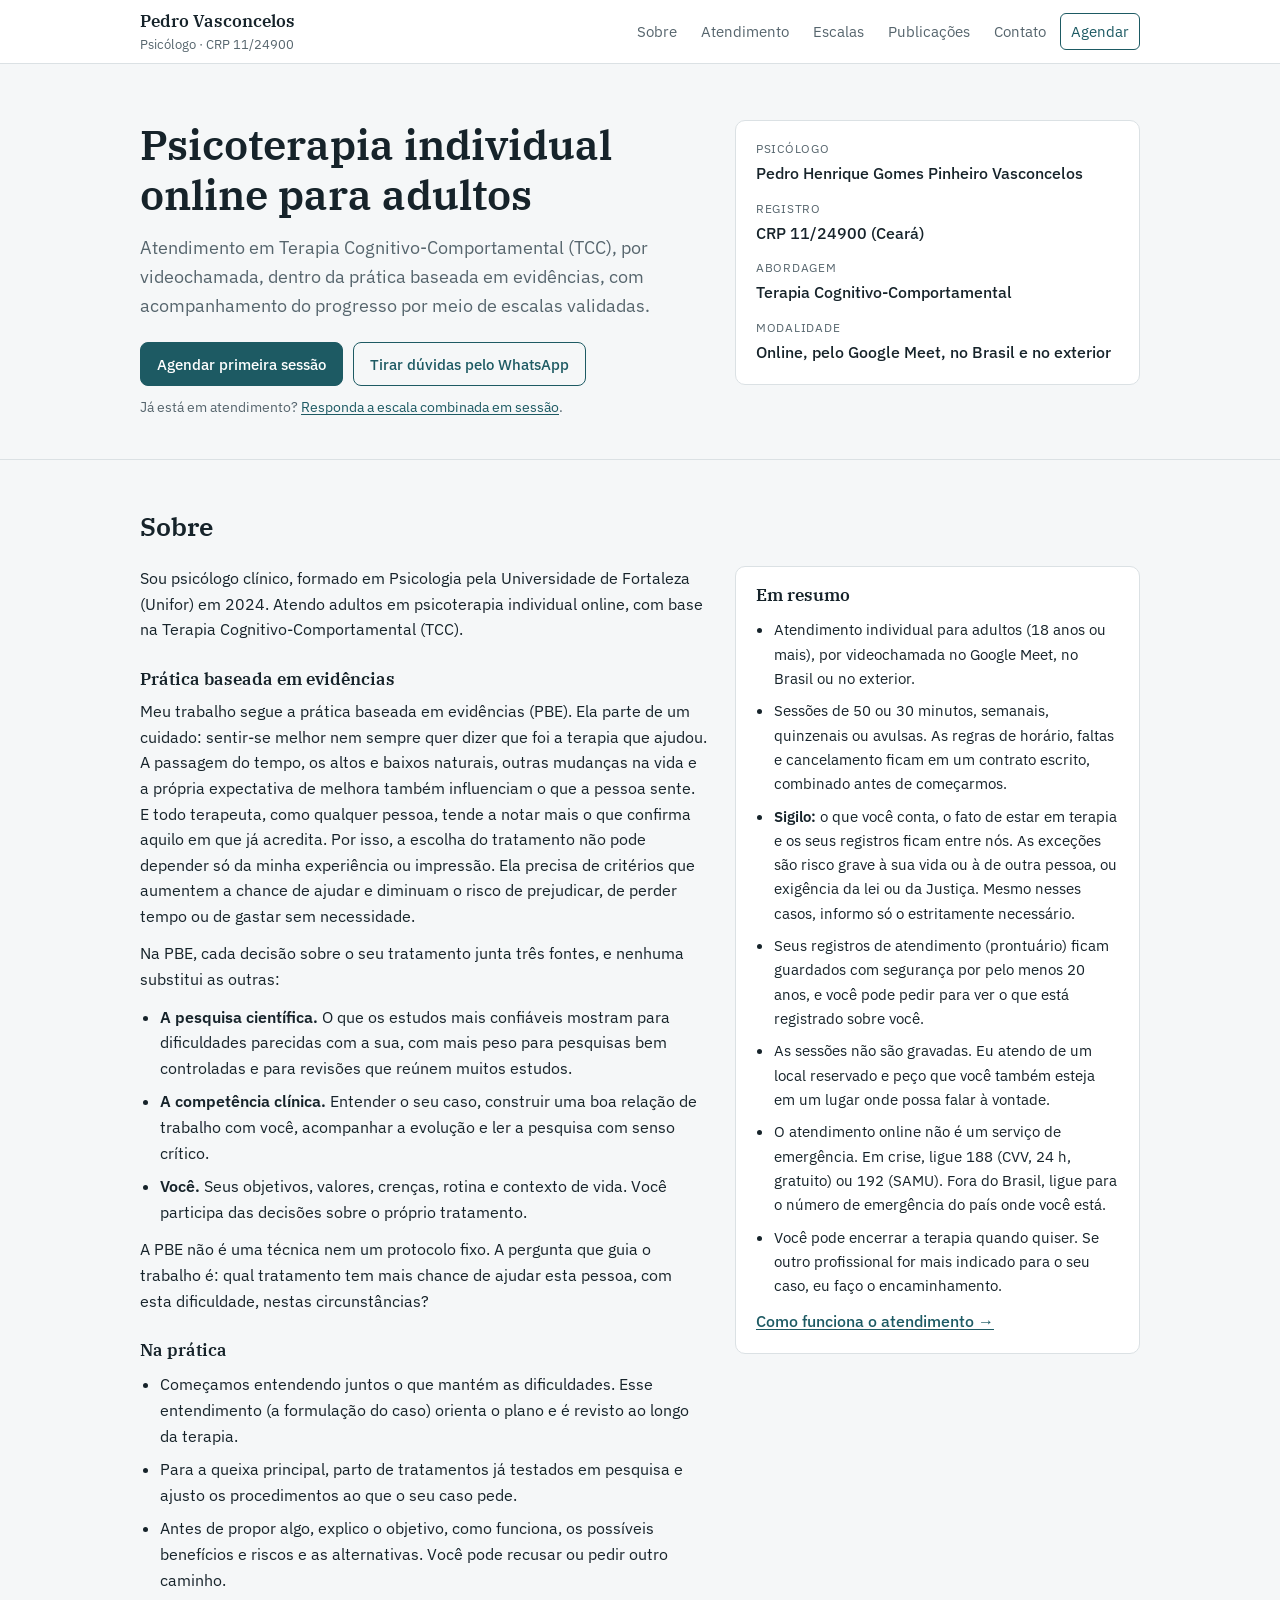
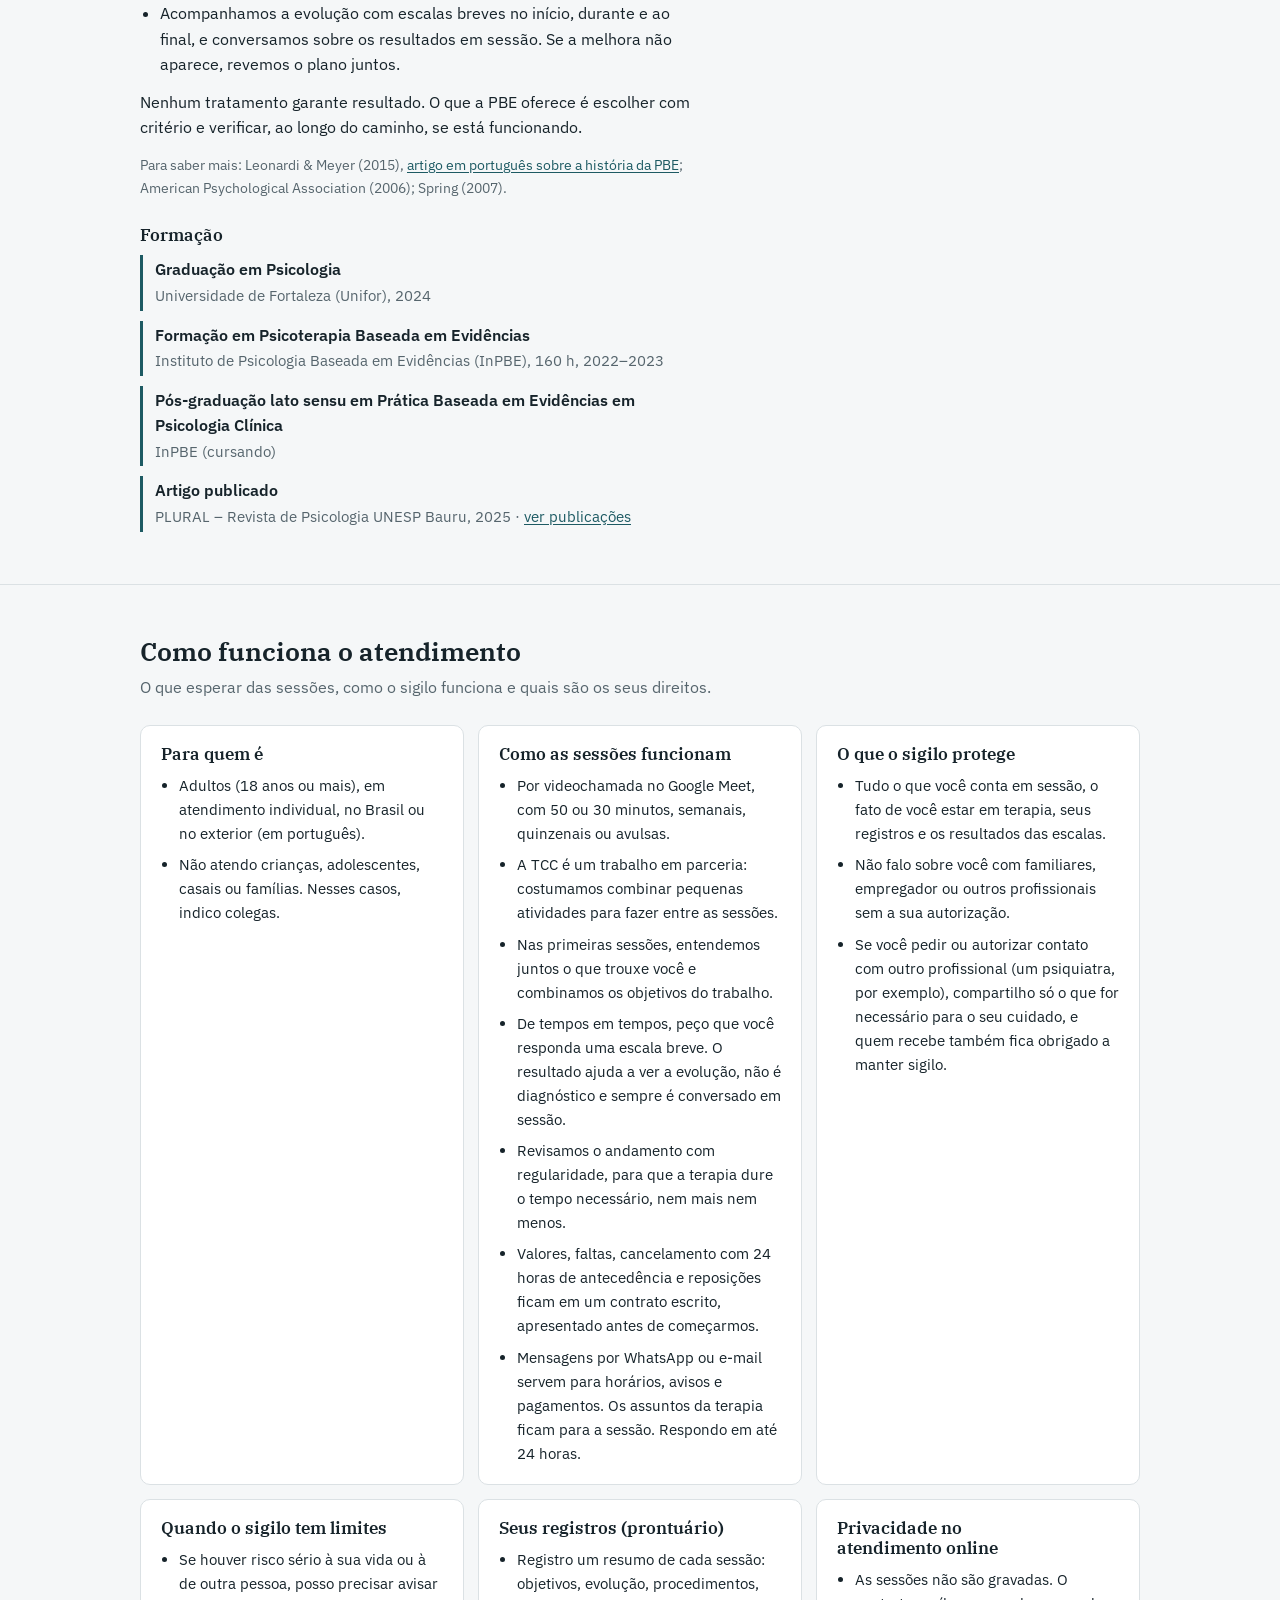
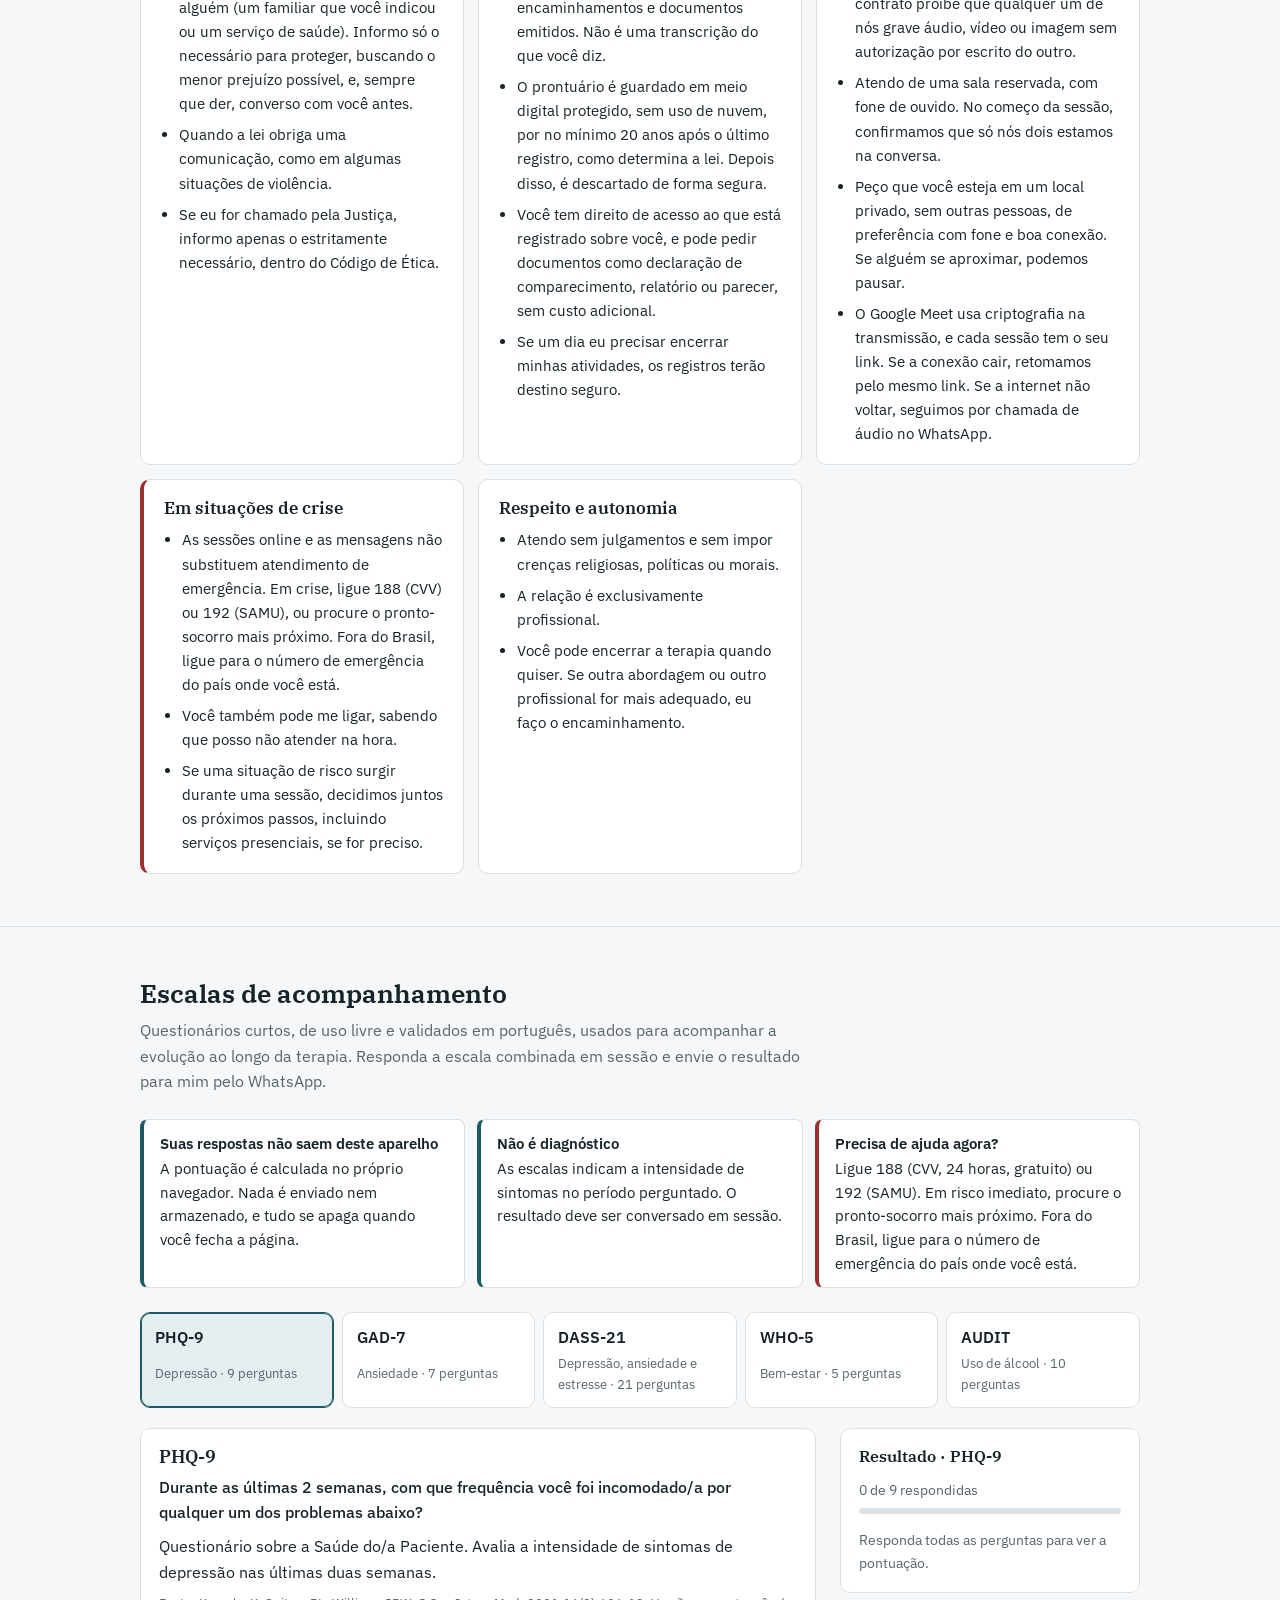
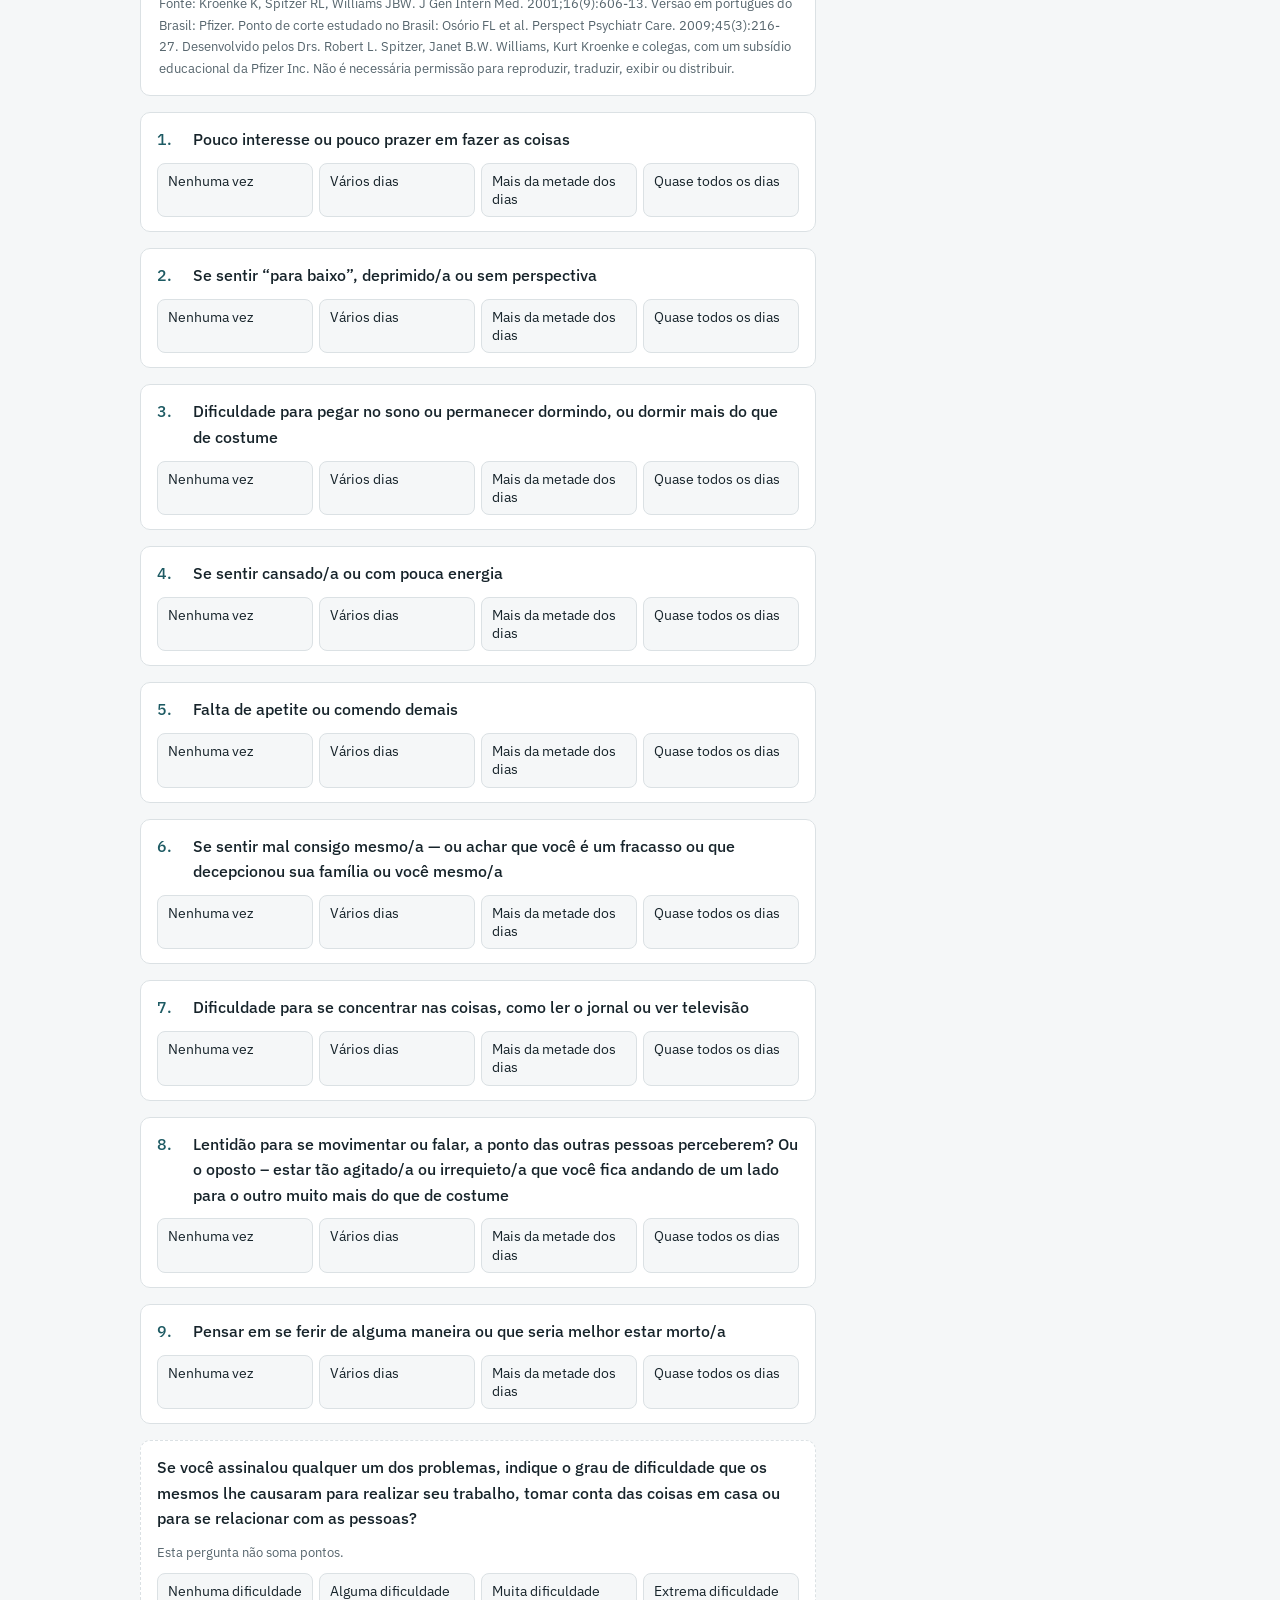
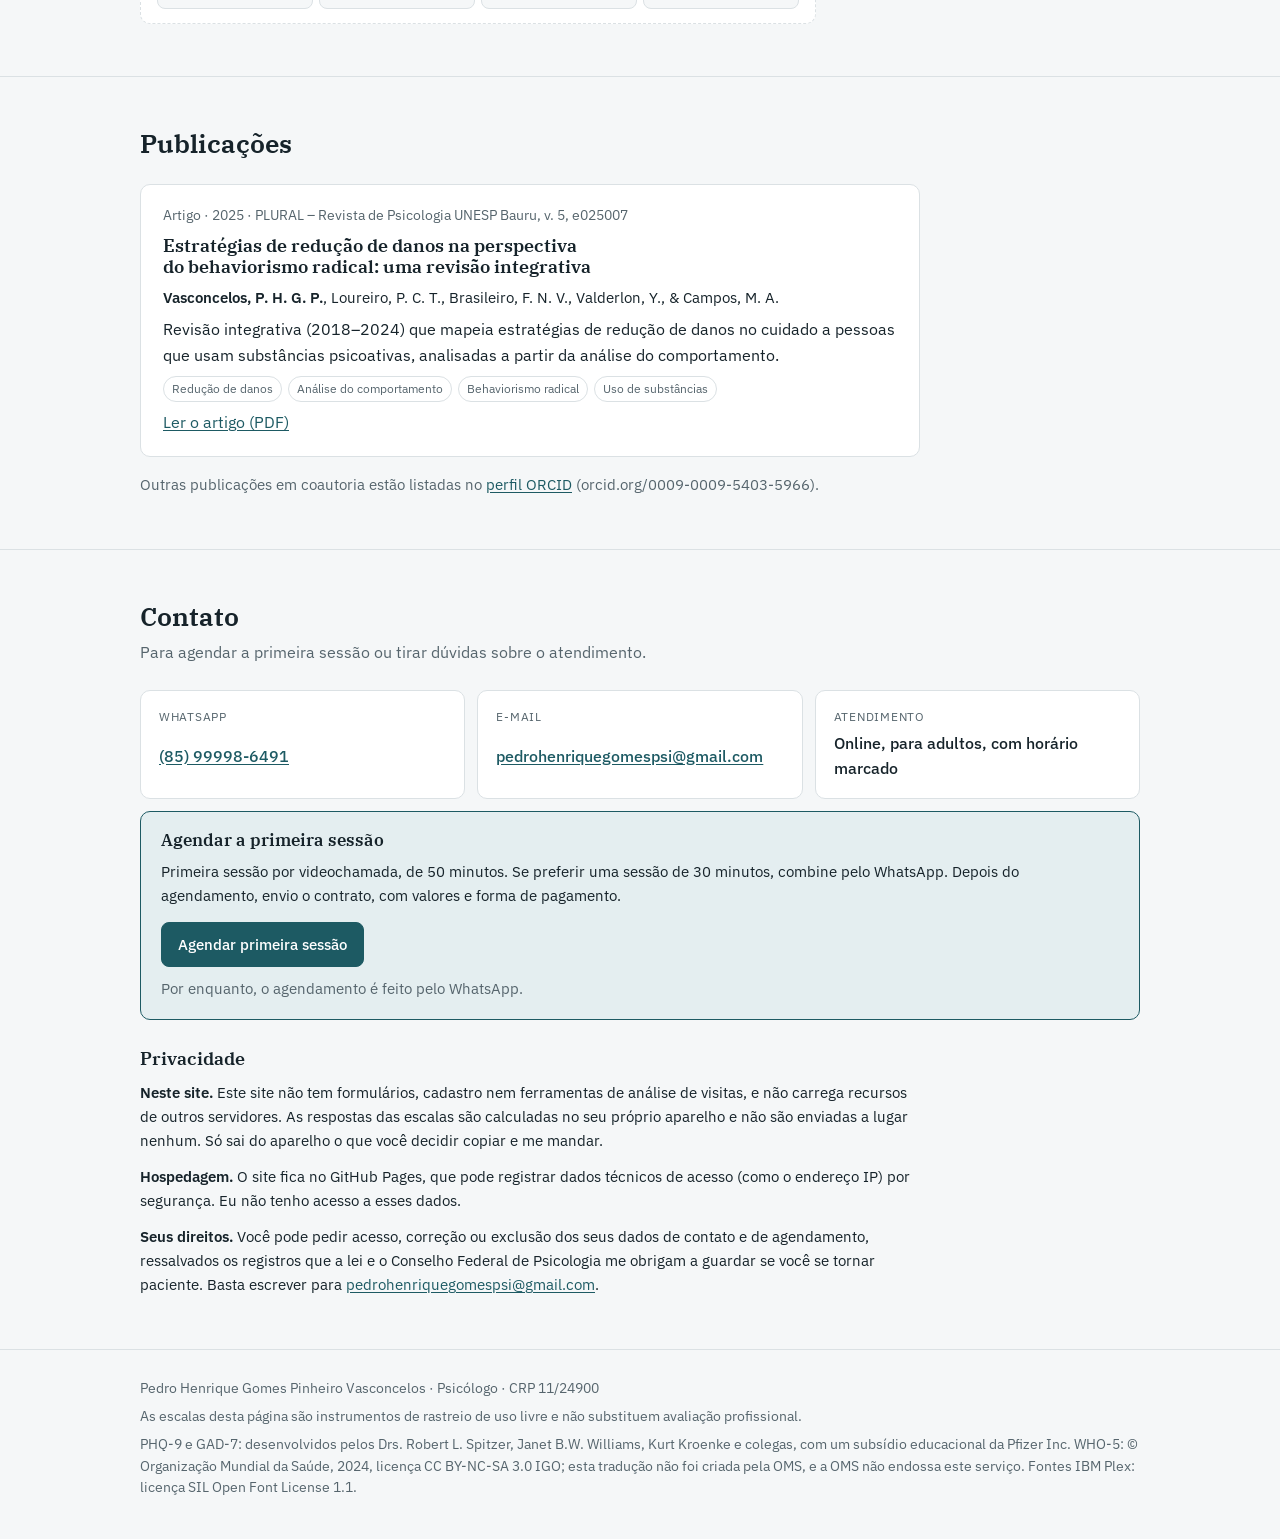
==== index.html @ 6d5bc63f "Sobre com PBE e opções sem pontos" ====
<!DOCTYPE html>
<html lang="pt-BR">
<head>
<meta charset="utf-8">
<meta name="viewport" content="width=device-width, initial-scale=1">
<!-- Privacidade: a página não faz nenhuma conexão com outros servidores (fontes locais, sem analytics, sem formulários). -->
<meta http-equiv="Content-Security-Policy" content="default-src 'none'; style-src 'unsafe-inline'; script-src 'unsafe-inline'; font-src 'self'; img-src 'self' data:; base-uri 'none'; form-action 'none'">
<meta name="referrer" content="no-referrer">
<title>Pedro Vasconcelos · Psicólogo</title>
<meta name="description" content="Pedro Henrique Gomes Pinheiro Vasconcelos, psicólogo (CRP 11/24900). Psicoterapia individual online para adultos em Terapia Cognitivo-Comportamental.">
<style>
/* Fontes IBM Plex hospedadas no próprio site (pasta fonts/, licença SIL OFL 1.1) */
@font-face { font-family: "IBM Plex Sans"; font-style: normal; font-weight: 400; font-display: swap; src: url("fonts/ibm-plex-sans-latin-400-normal.woff2") format("woff2"); }
@font-face { font-family: "IBM Plex Sans"; font-style: normal; font-weight: 500; font-display: swap; src: url("fonts/ibm-plex-sans-latin-500-normal.woff2") format("woff2"); }
@font-face { font-family: "IBM Plex Sans"; font-style: normal; font-weight: 600; font-display: swap; src: url("fonts/ibm-plex-sans-latin-600-normal.woff2") format("woff2"); }
@font-face { font-family: "IBM Plex Serif"; font-style: normal; font-weight: 500; font-display: swap; src: url("fonts/ibm-plex-serif-latin-500-normal.woff2") format("woff2"); }
@font-face { font-family: "IBM Plex Serif"; font-style: normal; font-weight: 600; font-display: swap; src: url("fonts/ibm-plex-serif-latin-600-normal.woff2") format("woff2"); }

/* Layout: uma coluna sóbria de leitura; escalas em painel com itens à esquerda e resultado fixo à direita */
:root {
  --bg: #f5f7f8;
  --surface: #ffffff;
  --ink: #16232a;
  --muted: #56656d;
  --line: #dbe1e4;
  --accent: #1d5a63;
  --accent-soft: #e4eef0;
  --ok: #2d6a46;      --ok-soft: #e3f1e8;
  --warn: #8a5d0a;    --warn-soft: #f8eedb;
  --high: #a2481c;    --high-soft: #f9e8df;
  --crit: #9e2f2f;    --crit-soft: #f7e3e3;
  --font-display: "IBM Plex Serif", Georgia, "Times New Roman", serif;
  --font-body: "IBM Plex Sans", "Segoe UI", Roboto, Helvetica, Arial, sans-serif;
  --radius: 10px;
  color-scheme: light;
}
@media (prefers-color-scheme: dark) {
  :root:not([data-theme="light"]) {
    --bg: #0f1619; --surface: #162127; --ink: #e5ecee; --muted: #9caab0; --line: #283840;
    --accent: #79b8c0; --accent-soft: #1b3237;
    --ok: #7cc79a; --ok-soft: #173326; --warn: #e2b660; --warn-soft: #352a12;
    --high: #ee9d74; --high-soft: #3a2116; --crit: #f08b8b; --crit-soft: #3b1a1a;
    color-scheme: dark;
  }
}
:root[data-theme="dark"] {
  --bg: #0f1619; --surface: #162127; --ink: #e5ecee; --muted: #9caab0; --line: #283840;
  --accent: #79b8c0; --accent-soft: #1b3237;
  --ok: #7cc79a; --ok-soft: #173326; --warn: #e2b660; --warn-soft: #352a12;
  --high: #ee9d74; --high-soft: #3a2116; --crit: #f08b8b; --crit-soft: #3b1a1a;
  color-scheme: dark;
}

* { box-sizing: border-box; }
html { scroll-behavior: smooth; }
@media (prefers-reduced-motion: reduce) { html { scroll-behavior: auto; } * { transition: none !important; } }
body {
  margin: 0; background: var(--bg); color: var(--ink);
  font-family: var(--font-body); font-size: 16px; line-height: 1.6;
}
a { color: var(--accent); text-underline-offset: 2px; }
a:focus-visible, button:focus-visible, input:focus-visible { outline: 2px solid var(--accent); outline-offset: 2px; border-radius: 4px; }
h1, h2, h3 { font-family: var(--font-display); font-weight: 600; line-height: 1.2; text-wrap: balance; margin: 0; }
h2 { font-size: 1.6rem; }
h3 { font-size: 1.15rem; }
p { margin: 0; }
.wrap { max-width: 1040px; margin: 0 auto; padding: 0 20px; }

/* Cabeçalho */
.top { position: sticky; top: 0; z-index: 10; background: var(--surface); border-bottom: 1px solid var(--line); }
.top .wrap { display: flex; align-items: center; justify-content: space-between; gap: 16px; min-height: 60px; flex-wrap: wrap; }
.brand { display: flex; flex-direction: column; text-decoration: none; color: var(--ink); padding: 8px 0; }
.brand strong { font-family: var(--font-display); font-weight: 600; font-size: 1.05rem; }
.brand span { font-size: .8rem; color: var(--muted); }
.nav { display: flex; gap: 4px; flex-wrap: wrap; align-items: center; }
.nav a { text-decoration: none; color: var(--muted); font-size: .92rem; padding: 6px 10px; border-radius: 6px; }
.nav a:hover { color: var(--ink); background: var(--accent-soft); }
.nav a.nav-cta { color: var(--accent); border: 1px solid var(--accent); }
.nav a.nav-cta:hover { background: var(--accent-soft); color: var(--accent); }

/* Abertura */
.intro { padding: 56px 0 40px; border-bottom: 1px solid var(--line); }
.intro .wrap { display: grid; gap: 28px; grid-template-columns: minmax(0, 1.4fr) minmax(0, 1fr); align-items: start; }
.intro h1 { font-size: clamp(1.9rem, 4vw, 2.6rem); margin-bottom: 14px; }
.intro .lead { font-size: 1.12rem; color: var(--muted); max-width: 60ch; }
.facts { background: var(--surface); border: 1px solid var(--line); border-radius: var(--radius); padding: 18px 20px; display: grid; gap: 12px; margin: 0; }
.facts div { display: grid; gap: 2px; }
.facts dt { font-size: .78rem; text-transform: uppercase; letter-spacing: .06em; color: var(--muted); }
.facts dd { margin: 0; font-weight: 500; }
.cta { display: flex; gap: 10px; flex-wrap: wrap; margin-top: 22px; }
.cta-note { margin-top: 10px; font-size: .86rem; color: var(--muted); max-width: 60ch; }
.cta-note a { color: var(--accent); }

.btn { display: inline-flex; align-items: center; gap: 8px; font: inherit; font-size: .95rem; font-weight: 500; cursor: pointer;
  padding: 9px 16px; border-radius: 8px; border: 1px solid var(--accent); background: var(--accent); color: var(--surface); text-decoration: none; }
.btn:hover { filter: brightness(1.08); }
.btn.ghost { background: transparent; color: var(--accent); }
.btn.ghost:hover { background: var(--accent-soft); filter: none; }
.btn[disabled] { opacity: .45; cursor: not-allowed; filter: none; }

section { padding: 52px 0; border-bottom: 1px solid var(--line); scroll-margin-top: 64px; }
.section-head { display: grid; gap: 8px; margin-bottom: 24px; max-width: 68ch; }
.section-head p { color: var(--muted); }

/* Sobre */
.about { display: grid; gap: 28px; grid-template-columns: minmax(0, 1.4fr) minmax(0, 1fr); align-items: start; }
.about p + p { margin-top: 12px; }
.about h3 { margin: 26px 0 10px; font-size: 1.05rem; }
.about ul.pbe { margin: 12px 0 0; padding-left: 20px; display: grid; gap: 8px; }
.about ul.pbe b { font-weight: 600; }
.about ul.pbe + p { margin-top: 12px; }
.about .refs { color: var(--muted); font-size: .9rem; }
.formacao { margin: 0; padding: 0; list-style: none; display: grid; gap: 10px; }
.formacao li { border-left: 3px solid var(--accent); padding: 2px 0 2px 12px; }
.formacao b { font-weight: 600; display: block; }
.formacao span { color: var(--muted); font-size: .92rem; }
.summary-box { background: var(--surface); border: 1px solid var(--line); border-radius: var(--radius); padding: 18px 20px; display: grid; gap: 12px; }
.summary-box h3 { margin: 0; font-size: 1.05rem; }
.summary-box ul { margin: 0; padding-left: 18px; display: grid; gap: 8px; font-size: .95rem; }
.summary-box .more { font-weight: 500; }

/* Como funciona o atendimento */
.groups { display: grid; gap: 14px; grid-template-columns: repeat(auto-fit, minmax(290px, 1fr)); }
.group { background: var(--surface); border: 1px solid var(--line); border-radius: var(--radius); padding: 18px 20px; display: grid; gap: 10px; align-content: start; }
.group h3 { font-size: 1.05rem; }
.group ul { margin: 0; padding-left: 18px; display: grid; gap: 7px; font-size: .94rem; }
.group.alert { border-left: 4px solid var(--crit); }

/* Avisos */
.notes { display: grid; gap: 12px; grid-template-columns: repeat(auto-fit, minmax(260px, 1fr)); margin-bottom: 24px; }
.note { border: 1px solid var(--line); border-left: 4px solid var(--accent); background: var(--surface); border-radius: 8px; padding: 12px 16px; font-size: .92rem; }
.note.alert { border-left-color: var(--crit); }
.note strong { display: block; margin-bottom: 2px; }

/* Alerta do item 9 do PHQ-9 */
.risk { border: 1px solid var(--crit); border-left: 6px solid var(--crit); background: var(--crit-soft); color: var(--ink); border-radius: var(--radius); padding: 14px 16px; display: grid; gap: 8px; font-size: .94rem; }
.risk strong.title { color: var(--crit); font-size: 1rem; }
.risk ul { margin: 0; padding-left: 18px; display: grid; gap: 4px; }
.risk[hidden] { display: none; }

/* Abas das escalas */
.tabs { display: grid; gap: 8px; grid-template-columns: repeat(auto-fit, minmax(180px, 1fr)); margin-bottom: 20px; }
.tab { text-align: left; font: inherit; cursor: pointer; background: var(--surface); color: var(--ink);
  border: 1px solid var(--line); border-radius: var(--radius); padding: 12px 14px; display: grid; gap: 2px; }
.tab:hover { border-color: var(--accent); }
.tab[aria-selected="true"] { border-color: var(--accent); box-shadow: inset 0 0 0 1px var(--accent); background: var(--accent-soft); }
.tab b { font-weight: 600; }
.tab span { font-size: .82rem; color: var(--muted); }

.scale { display: grid; gap: 24px; grid-template-columns: minmax(0, 1fr) 300px; align-items: start; }
.scale-main { display: grid; gap: 16px; }
.scale-info { background: var(--surface); border: 1px solid var(--line); border-radius: var(--radius); padding: 16px 18px; display: grid; gap: 8px; }
.scale-info .instr { font-weight: 500; }
.scale-info small { color: var(--muted); font-size: .84rem; }
.doses { border-top: 1px solid var(--line); padding-top: 10px; display: grid; gap: 6px; font-size: .9rem; }
.doses ul { margin: 0; padding-left: 18px; display: grid; gap: 3px; }
.doses .who { color: var(--muted); font-size: .86rem; }

.item { border: 1px solid var(--line); border-radius: var(--radius); background: var(--surface); padding: 14px 16px; margin: 0; min-width: 0; }
.item.done { border-color: color-mix(in srgb, var(--accent) 40%, var(--line)); }
.item.extra { border-style: dashed; }
.item legend { float: left; width: 100%; padding: 0; font-weight: 500; margin-bottom: 10px; display: flex; gap: 10px; }
.item .opts { clear: both; }
.item legend .n { color: var(--accent); font-variant-numeric: tabular-nums; min-width: 1.6em; }
.item .hint { clear: both; display: block; font-size: .82rem; color: var(--muted); margin: -4px 0 10px; }
.opts { display: grid; gap: 6px; grid-template-columns: repeat(auto-fit, minmax(118px, 1fr)); }
.opt { position: relative; }
.opt input { position: absolute; opacity: 0; inset: 0; margin: 0; cursor: pointer; }
.opt label { display: grid; gap: 2px; height: 100%; cursor: pointer; padding: 8px 10px; border: 1px solid var(--line); border-radius: 8px; font-size: .88rem; line-height: 1.3; background: var(--bg); }
.opt input:checked + label { border-color: var(--accent); background: var(--accent-soft); box-shadow: inset 0 0 0 1px var(--accent); }
.opt input:focus-visible + label { outline: 2px solid var(--accent); outline-offset: 2px; }
.opt label:hover { border-color: var(--accent); }

/* Painel de resultado */
.result { position: sticky; top: 76px; background: var(--surface); border: 1px solid var(--line); border-radius: var(--radius); padding: 18px; display: grid; gap: 14px; }
.result h3 { font-size: 1rem; }
.progress { display: grid; gap: 6px; font-size: .85rem; color: var(--muted); }
.bar { height: 6px; background: var(--line); border-radius: 99px; overflow: hidden; }
.bar i { display: block; height: 100%; width: 0; background: var(--accent); transition: width .2s; }
.score { display: grid; gap: 4px; }
.score .big { font-family: var(--font-display); font-size: 2.4rem; font-weight: 600; font-variant-numeric: tabular-nums; line-height: 1; }
.score .big small { font-size: 1rem; color: var(--muted); font-family: var(--font-body); font-weight: 400; }
.chip { display: inline-block; justify-self: start; padding: 3px 10px; border-radius: 99px; font-size: .82rem; font-weight: 600; }
.sev-0 { color: var(--ok); background: var(--ok-soft); }
.sev-1 { color: var(--warn); background: var(--warn-soft); }
.sev-2 { color: var(--high); background: var(--high-soft); }
.sev-3, .sev-4 { color: var(--crit); background: var(--crit-soft); }
.subs { display: grid; gap: 8px; margin: 0; padding: 0; list-style: none; }
.subs li { display: flex; justify-content: space-between; align-items: center; gap: 8px; font-size: .9rem; border-top: 1px solid var(--line); padding-top: 8px; }
.subs li b { font-variant-numeric: tabular-nums; }
.subs .chip { font-size: .75rem; }
.result .explain { font-size: .86rem; color: var(--muted); }
.result .actions { display: grid; gap: 8px; }
.result label.ini { font-size: .85rem; display: grid; gap: 4px; }
.result input[type="text"] { font: inherit; font-size: .92rem; padding: 7px 10px; border: 1px solid var(--line); border-radius: 6px; background: var(--bg); color: var(--ink); }
.result .risk { font-size: .86rem; padding: 10px 12px; }
.copy-status { font-size: .84rem; color: var(--ok); min-height: 1.2em; }
.copy-fallback { width: 100%; min-height: 120px; font: inherit; font-size: .82rem; padding: 8px; border: 1px solid var(--line); border-radius: 6px; background: var(--bg); color: var(--ink); }
.empty { font-size: .9rem; color: var(--muted); }

/* Publicações */
.pub { background: var(--surface); border: 1px solid var(--line); border-radius: var(--radius); padding: 20px 22px; display: grid; gap: 8px; max-width: 78ch; }
.pub .meta { font-size: .85rem; color: var(--muted); }
.pub h3 { font-size: 1.12rem; }
.pub .authors { font-size: .92rem; }
.pub .kw { display: flex; gap: 6px; flex-wrap: wrap; }
.pub .kw span { font-size: .78rem; padding: 2px 8px; border-radius: 99px; border: 1px solid var(--line); color: var(--muted); }
.pub-more { margin-top: 16px; font-size: .92rem; color: var(--muted); }

/* Contato */
.contact { display: grid; gap: 12px; grid-template-columns: repeat(auto-fit, minmax(240px, 1fr)); margin: 0; }
.card { background: var(--surface); border: 1px solid var(--line); border-radius: var(--radius); padding: 16px 18px; display: grid; gap: 4px; }
.card dt { font-size: .78rem; text-transform: uppercase; letter-spacing: .06em; color: var(--muted); }
.card dd { margin: 0; font-weight: 500; overflow-wrap: anywhere; }
.booking { margin-top: 12px; background: var(--accent-soft); border: 1px solid var(--accent); border-radius: var(--radius); padding: 18px 20px; display: grid; gap: 10px; scroll-margin-top: 80px; }
.booking h3 { font-size: 1.05rem; }
.booking p { font-size: .94rem; }
.booking .cta-note { margin: 0; }
.privacy { margin-top: 28px; display: grid; gap: 12px; max-width: 78ch; scroll-margin-top: 80px; }
.privacy h3 { font-size: 1.1rem; }
.privacy p { font-size: .94rem; color: var(--ink); }
.privacy p b { font-weight: 600; }

footer { padding: 28px 0 40px; font-size: .85rem; color: var(--muted); }
footer .wrap { display: grid; gap: 6px; }

@media (max-width: 820px) {
  .intro .wrap, .about { grid-template-columns: 1fr; }
  .scale { grid-template-columns: 1fr; }
  .result { position: static; }
}
@media (max-width: 420px) {
  .opts { grid-template-columns: 1fr 1fr; }
  .nav a { padding: 6px 7px; }
}
</style>
</head>
<body>

<header class="top">
  <div class="wrap">
    <a class="brand" href="#inicio">
      <strong>Pedro Vasconcelos</strong>
      <span>Psicólogo · CRP 11/24900</span>
    </a>
    <nav class="nav" aria-label="Seções">
      <a href="#sobre">Sobre</a>
      <a href="#atendimento">Atendimento</a>
      <a href="#escalas">Escalas</a>
      <a href="#publicacoes">Publicações</a>
      <a href="#contato">Contato</a>
      <a class="nav-cta" href="#agendar">Agendar</a>
    </nav>
  </div>
</header>

<main>
<div class="intro" id="inicio">
  <div class="wrap">
    <div>
      <h1>Psicoterapia individual online para adultos</h1>
      <p class="lead">Atendimento em Terapia Cognitivo-Comportamental (TCC), por videochamada, dentro da prática baseada em evidências, com acompanhamento do progresso por meio de escalas validadas.</p>
      <div class="cta">
        <a class="btn js-agendar" href="https://wa.me/5585999986491?text=Ol%C3%A1%2C%20Pedro!%20Gostaria%20de%20agendar%20uma%20primeira%20sess%C3%A3o." target="_blank" rel="noopener noreferrer">Agendar primeira sessão</a>
        <a class="btn ghost" href="https://wa.me/5585999986491" target="_blank" rel="noopener noreferrer">Tirar dúvidas pelo WhatsApp</a>
      </div>
      <p class="cta-note">Já está em atendimento? <a href="#escalas">Responda a escala combinada em sessão</a>.</p>
    </div>
    <dl class="facts">
      <div><dt>Psicólogo</dt><dd>Pedro Henrique Gomes Pinheiro Vasconcelos</dd></div>
      <div><dt>Registro</dt><dd>CRP 11/24900 (Ceará)</dd></div>
      <div><dt>Abordagem</dt><dd>Terapia Cognitivo-Comportamental</dd></div>
      <div><dt>Modalidade</dt><dd>Online, pelo Google Meet, no Brasil e no exterior</dd></div>
    </dl>
  </div>
</div>

<section id="sobre">
  <div class="wrap">
    <div class="section-head"><h2>Sobre</h2></div>
    <div class="about">
      <div>
        <p>Sou psicólogo clínico, formado em Psicologia pela Universidade de Fortaleza (Unifor) em 2024. Atendo adultos em psicoterapia individual online, com base na Terapia Cognitivo-Comportamental (TCC).</p>

        <h3>Prática baseada em evidências</h3>
        <p>Meu trabalho segue a prática baseada em evidências (PBE). Ela parte de um cuidado: sentir-se melhor nem sempre quer dizer que foi a terapia que ajudou. A passagem do tempo, os altos e baixos naturais, outras mudanças na vida e a própria expectativa de melhora também influenciam o que a pessoa sente. E todo terapeuta, como qualquer pessoa, tende a notar mais o que confirma aquilo em que já acredita. Por isso, a escolha do tratamento não pode depender só da minha experiência ou impressão. Ela precisa de critérios que aumentem a chance de ajudar e diminuam o risco de prejudicar, de perder tempo ou de gastar sem necessidade.</p>
        <p>Na PBE, cada decisão sobre o seu tratamento junta três fontes, e nenhuma substitui as outras:</p>
        <ul class="pbe">
          <li><b>A pesquisa científica.</b> O que os estudos mais confiáveis mostram para dificuldades parecidas com a sua, com mais peso para pesquisas bem controladas e para revisões que reúnem muitos estudos.</li>
          <li><b>A competência clínica.</b> Entender o seu caso, construir uma boa relação de trabalho com você, acompanhar a evolução e ler a pesquisa com senso crítico.</li>
          <li><b>Você.</b> Seus objetivos, valores, crenças, rotina e contexto de vida. Você participa das decisões sobre o próprio tratamento.</li>
        </ul>
        <p>A PBE não é uma técnica nem um protocolo fixo. A pergunta que guia o trabalho é: qual tratamento tem mais chance de ajudar esta pessoa, com esta dificuldade, nestas circunstâncias?</p>

        <h3>Na prática</h3>
        <ul class="pbe">
          <li>Começamos entendendo juntos o que mantém as dificuldades. Esse entendimento (a formulação do caso) orienta o plano e é revisto ao longo da terapia.</li>
          <li>Para a queixa principal, parto de tratamentos já testados em pesquisa e ajusto os procedimentos ao que o seu caso pede.</li>
          <li>Antes de propor algo, explico o objetivo, como funciona, os possíveis benefícios e riscos e as alternativas. Você pode recusar ou pedir outro caminho.</li>
          <li>Acompanhamos a evolução com escalas breves no início, durante e ao final, e conversamos sobre os resultados em sessão. Se a melhora não aparece, revemos o plano juntos.</li>
        </ul>
        <p>Nenhum tratamento garante resultado. O que a PBE oferece é escolher com critério e verificar, ao longo do caminho, se está funcionando.</p>
        <p class="refs">Para saber mais: Leonardi &amp; Meyer (2015), <a href="https://doi.org/10.1590/1982-3703001552014" target="_blank" rel="noopener noreferrer">artigo em português sobre a história da PBE</a>; American Psychological Association (2006); Spring (2007).</p>

        <h3>Formação</h3>
        <ul class="formacao">
          <li><b>Graduação em Psicologia</b><span>Universidade de Fortaleza (Unifor), 2024</span></li>
          <li><b>Formação em Psicoterapia Baseada em Evidências</b><span>Instituto de Psicologia Baseada em Evidências (InPBE), 160 h, 2022–2023</span></li>
          <li><b>Pós-graduação lato sensu em Prática Baseada em Evidências em Psicologia Clínica</b><span>InPBE (cursando)</span></li>
          <li><b>Artigo publicado</b><span>PLURAL – Revista de Psicologia UNESP Bauru, 2025 · <a href="#publicacoes">ver publicações</a></span></li>
        </ul>
      </div>
      <aside class="summary-box" aria-labelledby="resumo-titulo">
        <h3 id="resumo-titulo">Em resumo</h3>
        <ul>
          <li>Atendimento individual para adultos (18 anos ou mais), por videochamada no Google Meet, no Brasil ou no exterior.</li>
          <li>Sessões de 50 ou 30 minutos, semanais, quinzenais ou avulsas. As regras de horário, faltas e cancelamento ficam em um contrato escrito, combinado antes de começarmos.</li>
          <li><strong>Sigilo:</strong> o que você conta, o fato de estar em terapia e os seus registros ficam entre nós. As exceções são risco grave à sua vida ou à de outra pessoa, ou exigência da lei ou da Justiça. Mesmo nesses casos, informo só o estritamente necessário.</li>
          <li>Seus registros de atendimento (prontuário) ficam guardados com segurança por pelo menos 20 anos, e você pode pedir para ver o que está registrado sobre você.</li>
          <li>As sessões não são gravadas. Eu atendo de um local reservado e peço que você também esteja em um lugar onde possa falar à vontade.</li>
          <li>O atendimento online não é um serviço de emergência. Em crise, ligue 188 (CVV, 24 h, gratuito) ou 192 (SAMU). Fora do Brasil, ligue para o número de emergência do país onde você está.</li>
          <li>Você pode encerrar a terapia quando quiser. Se outro profissional for mais indicado para o seu caso, eu faço o encaminhamento.</li>
        </ul>
        <a class="more" href="#atendimento">Como funciona o atendimento →</a>
      </aside>
    </div>
  </div>
</section>

<section id="atendimento">
  <div class="wrap">
    <div class="section-head">
      <h2>Como funciona o atendimento</h2>
      <p>O que esperar das sessões, como o sigilo funciona e quais são os seus direitos.</p>
    </div>
    <div class="groups">
      <article class="group">
        <h3>Para quem é</h3>
        <ul>
          <li>Adultos (18 anos ou mais), em atendimento individual, no Brasil ou no exterior (em português).</li>
          <li>Não atendo crianças, adolescentes, casais ou famílias. Nesses casos, indico colegas.</li>
        </ul>
      </article>
      <article class="group">
        <h3>Como as sessões funcionam</h3>
        <ul>
          <li>Por videochamada no Google Meet, com 50 ou 30 minutos, semanais, quinzenais ou avulsas.</li>
          <li>A TCC é um trabalho em parceria: costumamos combinar pequenas atividades para fazer entre as sessões.</li>
          <li>Nas primeiras sessões, entendemos juntos o que trouxe você e combinamos os objetivos do trabalho.</li>
          <li>De tempos em tempos, peço que você responda uma escala breve. O resultado ajuda a ver a evolução, não é diagnóstico e sempre é conversado em sessão.</li>
          <li>Revisamos o andamento com regularidade, para que a terapia dure o tempo necessário, nem mais nem menos.</li>
          <li>Valores, faltas, cancelamento com 24 horas de antecedência e reposições ficam em um contrato escrito, apresentado antes de começarmos.</li>
          <li>Mensagens por WhatsApp ou e-mail servem para horários, avisos e pagamentos. Os assuntos da terapia ficam para a sessão. Respondo em até 24 horas.</li>
        </ul>
      </article>
      <article class="group">
        <h3>O que o sigilo protege</h3>
        <ul>
          <li>Tudo o que você conta em sessão, o fato de você estar em terapia, seus registros e os resultados das escalas.</li>
          <li>Não falo sobre você com familiares, empregador ou outros profissionais sem a sua autorização.</li>
          <li>Se você pedir ou autorizar contato com outro profissional (um psiquiatra, por exemplo), compartilho só o que for necessário para o seu cuidado, e quem recebe também fica obrigado a manter sigilo.</li>
        </ul>
      </article>
      <article class="group">
        <h3>Quando o sigilo tem limites</h3>
        <ul>
          <li>Se houver risco sério à sua vida ou à de outra pessoa, posso precisar avisar alguém (um familiar que você indicou ou um serviço de saúde). Informo só o necessário para proteger, buscando o menor prejuízo possível, e, sempre que der, converso com você antes.</li>
          <li>Quando a lei obriga uma comunicação, como em algumas situações de violência.</li>
          <li>Se eu for chamado pela Justiça, informo apenas o estritamente necessário, dentro do Código de Ética.</li>
        </ul>
      </article>
      <article class="group">
        <h3>Seus registros (prontuário)</h3>
        <ul>
          <li>Registro um resumo de cada sessão: objetivos, evolução, procedimentos, encaminhamentos e documentos emitidos. Não é uma transcrição do que você diz.</li>
          <li>O prontuário é guardado em meio digital protegido, sem uso de nuvem, por no mínimo 20 anos após o último registro, como determina a lei. Depois disso, é descartado de forma segura.</li>
          <li>Você tem direito de acesso ao que está registrado sobre você, e pode pedir documentos como declaração de comparecimento, relatório ou parecer, sem custo adicional.</li>
          <li>Se um dia eu precisar encerrar minhas atividades, os registros terão destino seguro.</li>
        </ul>
      </article>
      <article class="group">
        <h3>Privacidade no atendimento online</h3>
        <ul>
          <li>As sessões não são gravadas. O contrato proíbe que qualquer um de nós grave áudio, vídeo ou imagem sem autorização por escrito do outro.</li>
          <li>Atendo de uma sala reservada, com fone de ouvido. No começo da sessão, confirmamos que só nós dois estamos na conversa.</li>
          <li>Peço que você esteja em um local privado, sem outras pessoas, de preferência com fone e boa conexão. Se alguém se aproximar, podemos pausar.</li>
          <li>O Google Meet usa criptografia na transmissão, e cada sessão tem o seu link. Se a conexão cair, retomamos pelo mesmo link. Se a internet não voltar, seguimos por chamada de áudio no WhatsApp.</li>
        </ul>
      </article>
      <article class="group alert">
        <h3>Em situações de crise</h3>
        <ul>
          <li>As sessões online e as mensagens não substituem atendimento de emergência. Em crise, ligue 188 (CVV) ou 192 (SAMU), ou procure o pronto-socorro mais próximo. Fora do Brasil, ligue para o número de emergência do país onde você está.</li>
          <li>Você também pode me ligar, sabendo que posso não atender na hora.</li>
          <li>Se uma situação de risco surgir durante uma sessão, decidimos juntos os próximos passos, incluindo serviços presenciais, se for preciso.</li>
        </ul>
      </article>
      <article class="group">
        <h3>Respeito e autonomia</h3>
        <ul>
          <li>Atendo sem julgamentos e sem impor crenças religiosas, políticas ou morais.</li>
          <li>A relação é exclusivamente profissional.</li>
          <li>Você pode encerrar a terapia quando quiser. Se outra abordagem ou outro profissional for mais adequado, eu faço o encaminhamento.</li>
        </ul>
      </article>
    </div>
  </div>
</section>

<section id="escalas">
  <div class="wrap">
    <div class="section-head">
      <h2>Escalas de acompanhamento</h2>
      <p>Questionários curtos, de uso livre e validados em português, usados para acompanhar a evolução ao longo da terapia. Responda a escala combinada em sessão e envie o resultado para mim pelo WhatsApp.</p>
    </div>

    <div class="notes">
      <div class="note"><strong>Suas respostas não saem deste aparelho</strong>A pontuação é calculada no próprio navegador. Nada é enviado nem armazenado, e tudo se apaga quando você fecha a página.</div>
      <div class="note"><strong>Não é diagnóstico</strong>As escalas indicam a intensidade de sintomas no período perguntado. O resultado deve ser conversado em sessão.</div>
      <div class="note alert"><strong>Precisa de ajuda agora?</strong>Ligue 188 (CVV, 24 horas, gratuito) ou 192 (SAMU). Em risco imediato, procure o pronto-socorro mais próximo. Fora do Brasil, ligue para o número de emergência do país onde você está.</div>
    </div>

    <div class="tabs" role="tablist" aria-label="Escalas" id="tabs"></div>
    <div id="panel" role="tabpanel"></div>
  </div>
</section>

<section id="publicacoes">
  <div class="wrap">
    <div class="section-head"><h2>Publicações</h2></div>
    <article class="pub">
      <p class="meta">Artigo · 2025 · PLURAL – Revista de Psicologia UNESP Bauru, v. 5, e025007</p>
      <h3>Estratégias de redução de danos na perspectiva do behaviorismo radical: uma revisão integrativa</h3>
      <p class="authors"><strong>Vasconcelos, P. H. G. P.</strong>, Loureiro, P. C. T., Brasileiro, F. N. V., Valderlon, Y., &amp; Campos, M. A.</p>
      <p>Revisão integrativa (2018–2024) que mapeia estratégias de redução de danos no cuidado a pessoas que usam substâncias psicoativas, analisadas a partir da análise do comportamento.</p>
      <div class="kw"><span>Redução de danos</span><span>Análise do comportamento</span><span>Behaviorismo radical</span><span>Uso de substâncias</span></div>
      <p><a href="https://revistaplural.emnuvens.com.br/prp/article/download/125/84/1172" target="_blank" rel="noopener noreferrer">Ler o artigo (PDF)</a></p>
    </article>
    <p class="pub-more">Outras publicações em coautoria estão listadas no <a href="https://orcid.org/0009-0009-5403-5966" target="_blank" rel="noopener noreferrer">perfil ORCID</a> (orcid.org/0009-0009-5403-5966).</p>
  </div>
</section>

<section id="contato">
  <div class="wrap">
    <div class="section-head">
      <h2>Contato</h2>
      <p>Para agendar a primeira sessão ou tirar dúvidas sobre o atendimento.</p>
    </div>
    <dl class="contact">
      <div class="card"><dt>WhatsApp</dt><dd><a href="https://wa.me/5585999986491" target="_blank" rel="noopener noreferrer">(85) 99998-6491</a></dd></div>
      <div class="card"><dt>E-mail</dt><dd><a href="mailto:pedrohenriquegomespsi@gmail.com">pedrohenriquegomespsi@gmail.com</a></dd></div>
      <div class="card"><dt>Atendimento</dt><dd>Online, para adultos, com horário marcado</dd></div>
    </dl>

    <div class="booking" id="agendar">
      <h3>Agendar a primeira sessão</h3>
      <p>Primeira sessão por videochamada, de 50 minutos. Se preferir uma sessão de 30 minutos, combine pelo WhatsApp. Depois do agendamento, envio o contrato, com valores e forma de pagamento.</p>
      <div class="cta" style="margin-top:4px">
        <a class="btn js-agendar" href="https://wa.me/5585999986491?text=Ol%C3%A1%2C%20Pedro!%20Gostaria%20de%20agendar%20uma%20primeira%20sess%C3%A3o." target="_blank" rel="noopener noreferrer">Agendar primeira sessão</a>
      </div>
      <p class="cta-note js-agendar-nota">Por enquanto, o agendamento é feito pelo WhatsApp.</p>
    </div>

    <div class="privacy" id="privacidade">
      <h3>Privacidade</h3>
      <p><b>Neste site.</b> Este site não tem formulários, cadastro nem ferramentas de análise de visitas, e não carrega recursos de outros servidores. As respostas das escalas são calculadas no seu próprio aparelho e não são enviadas a lugar nenhum. Só sai do aparelho o que você decidir copiar e me mandar.</p>
      <p class="js-agenda-only" hidden><b>Agendamento.</b> O botão "Agendar" abre a página de agendamento do Google Agenda, um serviço do Google. Lá você informa nome, e-mail e telefone. Esses dados ficam na minha agenda e no e-mail de confirmação, e o Google também os trata, de acordo com a política de privacidade dele. Uso esses dados apenas para marcar, lembrar e, se preciso, remarcar o horário. Não pergunto o motivo da consulta, e o título do evento é neutro. Se preferir não usar o Google, agende pelo WhatsApp ou por e-mail.</p>
      <p><b>Hospedagem.</b> O site fica no GitHub Pages, que pode registrar dados técnicos de acesso (como o endereço IP) por segurança. Eu não tenho acesso a esses dados.</p>
      <p><b>Seus direitos.</b> Você pode pedir acesso, correção ou exclusão dos seus dados de contato e de agendamento, ressalvados os registros que a lei e o Conselho Federal de Psicologia me obrigam a guardar se você se tornar paciente. Basta escrever para <a href="mailto:pedrohenriquegomespsi@gmail.com">pedrohenriquegomespsi@gmail.com</a>.</p>
    </div>
  </div>
</section>
</main>

<footer>
  <div class="wrap">
    <p>Pedro Henrique Gomes Pinheiro Vasconcelos · Psicólogo · CRP 11/24900</p>
    <p>As escalas desta página são instrumentos de rastreio de uso livre e não substituem avaliação profissional.</p>
    <p>PHQ-9 e GAD-7: desenvolvidos pelos Drs. Robert L. Spitzer, Janet B.W. Williams, Kurt Kroenke e colegas, com um subsídio educacional da Pfizer Inc. WHO-5: © Organização Mundial da Saúde, 2024, licença CC BY-NC-SA 3.0 IGO; esta tradução não foi criada pela OMS, e a OMS não endossa este serviço. Fontes IBM Plex: licença SIL Open Font License 1.1.</p>
  </div>
</footer>

<script>
(function () {
  "use strict";

  /* ============================================================
     AGENDAMENTO: cole aqui o link da página "Primeira sessão"
     do Google Agenda (ex.: "https://calendar.app.google/...").
     Enquanto ficar vazio, os botões de agendamento abrem o WhatsApp.
     ============================================================ */
  var AGENDA_URL = "";

  function setupAgenda() {
    if (!AGENDA_URL) return;
    Array.prototype.forEach.call(document.querySelectorAll(".js-agendar"), function (a) { a.href = AGENDA_URL; });
    Array.prototype.forEach.call(document.querySelectorAll(".js-agendar-nota"), function (p) {
      p.textContent = "Abre a agenda do Google em nova aba. Você informa nome, e-mail e telefone. Não é preciso dizer o motivo da consulta. Se preferir, agende pelo WhatsApp.";
    });
    Array.prototype.forEach.call(document.querySelectorAll(".js-agenda-only"), function (p) { p.hidden = false; });
  }
  setupAgenda();

  function opts(labels, values) {
    return labels.map(function (t, i) { return { t: t, v: values ? values[i] : i }; });
  }

  var FREQ = opts(["Nenhuma vez", "Vários dias", "Mais da metade dos dias", "Quase todos os dias"]);
  var DASS = opts(["Não se aplicou de maneira alguma", "Aplicou-se em algum grau, ou por pouco tempo", "Aplicou-se em algum grau considerável, ou por uma boa parte do tempo", "Aplicou-se muito, ou na maioria do tempo"]);
  var WHO = opts(["O tempo todo", "A maioria do tempo", "Mais do que a metade do tempo", "Menos do que a metade do tempo", "Às vezes", "Em nenhum momento"], [5, 4, 3, 2, 1, 0]);
  var AUD_FREQ = opts(["Nunca", "Menos que uma vez ao mês", "Uma vez ao mês", "Uma vez por semana", "Todos os dias ou quase todos"]);
  var AUD_SIM = opts(["Não", "Sim, mas não no último ano", "Sim, durante o último ano"], [0, 2, 4]);

  function band(score, cuts) {
    for (var i = 0; i < cuts.length; i++) {
      if (score <= cuts[i].max) return { label: cuts[i].label, sev: cuts[i].sev };
    }
    var last = cuts[cuts.length - 1];
    return { label: last.label, sev: last.sev };
  }
  function sum(a) { return a.reduce(function (s, v) { return s + v; }, 0); }

  var RISK_HTML =
    "<strong class=\"title\">Sua resposta merece atenção agora.</strong>" +
    "<p>Você marcou que, nas últimas duas semanas, teve pensamentos de se ferir ou de que seria melhor estar morto(a).</p>" +
    "<ul>" +
    "<li>Se você corre perigo agora ou pensa em se ferir: ligue <strong>192 (SAMU)</strong> ou vá ao pronto-socorro mais próximo. Fora do Brasil, ligue para o número de emergência local.</li>" +
    "<li>Para conversar com alguém agora, a qualquer hora: <strong>188 (CVV)</strong>, gratuito.</li>" +
    "<li>Envie este resultado para mim. Eu posso não ver a mensagem na hora; por isso, se for urgente, não espere a minha resposta.</li>" +
    "</ul>";

  var SCALES = [
    {
      id: "phq-9", name: "PHQ-9", sub: "Depressão · 9 perguntas",
      instr: "Durante as últimas 2 semanas, com que frequência você foi incomodado/a por qualquer um dos problemas abaixo?",
      about: "Questionário sobre a Saúde do/a Paciente. Avalia a intensidade de sintomas de depressão nas últimas duas semanas.",
      ref: "Kroenke K, Spitzer RL, Williams JBW. J Gen Intern Med. 2001;16(9):606-13. Versão em português do Brasil: Pfizer. Ponto de corte estudado no Brasil: Osório FL et al. Perspect Psychiatr Care. 2009;45(3):216-27. Desenvolvido pelos Drs. Robert L. Spitzer, Janet B.W. Williams, Kurt Kroenke e colegas, com um subsídio educacional da Pfizer Inc. Não é necessária permissão para reproduzir, traduzir, exibir ou distribuir.",
      options: FREQ,
      riskItem: 8,
      items: [
        "Pouco interesse ou pouco prazer em fazer as coisas",
        "Se sentir “para baixo”, deprimido/a ou sem perspectiva",
        "Dificuldade para pegar no sono ou permanecer dormindo, ou dormir mais do que de costume",
        "Se sentir cansado/a ou com pouca energia",
        "Falta de apetite ou comendo demais",
        "Se sentir mal consigo mesmo/a — ou achar que você é um fracasso ou que decepcionou sua família ou você mesmo/a",
        "Dificuldade para se concentrar nas coisas, como ler o jornal ou ver televisão",
        "Lentidão para se movimentar ou falar, a ponto das outras pessoas perceberem? Ou o oposto – estar tão agitado/a ou irrequieto/a que você fica andando de um lado para o outro muito mais do que de costume",
        "Pensar em se ferir de alguma maneira ou que seria melhor estar morto/a"
      ],
      extra: {
        label: "Dificuldade no dia a dia",
        q: "Se você assinalou qualquer um dos problemas, indique o grau de dificuldade que os mesmos lhe causaram para realizar seu trabalho, tomar conta das coisas em casa ou para se relacionar com as pessoas?",
        hint: "Esta pergunta não soma pontos.",
        options: ["Nenhuma dificuldade", "Alguma dificuldade", "Muita dificuldade", "Extrema dificuldade"]
      },
      score: function (a) {
        var t = sum(a);
        var b = band(t, [
          { max: 4, label: "Sintomas mínimos", sev: 0 }, { max: 9, label: "Sintomas leves", sev: 1 },
          { max: 14, label: "Sintomas moderados", sev: 2 }, { max: 19, label: "Moderadamente graves", sev: 3 },
          { max: 27, label: "Sintomas graves", sev: 4 }
        ]);
        return {
          total: t, max: 27, band: b,
          subs: [{ name: "Ponto de corte (10 pontos)", text: t >= 10 ? "Atingido" : "Não atingido", band: t >= 10 ? { label: "Avaliar", sev: 2 } : null }],
          explain: "Total de 0 a 27: 0–4 sintomas mínimos, 5–9 leves, 10–14 moderados, 15–19 moderadamente graves, 20–27 graves. Essas faixas não foram validadas no Brasil. A partir de 10 pontos, vale uma avaliação mais aprofundada. Em um estudo brasileiro com outro formato de resposta, o corte foi de 9 pontos (Santos et al., 2013)."
        };
      }
    },
    {
      id: "gad-7", name: "GAD-7", sub: "Ansiedade · 7 perguntas",
      instr: "Durante as duas últimas semanas, com que frequência você foi incomodado/a pelos problemas abaixo?",
      about: "Avalia a intensidade de sintomas de ansiedade generalizada nas últimas duas semanas.",
      ref: "Spitzer RL, Kroenke K, Williams JBW, Löwe B. Arch Intern Med. 2006;166(10):1092-7. Versão em português do Brasil: Pfizer. Evidências no Brasil: Monteiro RP et al. Int J Ment Health Addict. 2022;20:1023-34. Uso livre, sem necessidade de permissão.",
      options: FREQ,
      items: [
        "Sentir-se nervoso/a, ansioso/a ou muito tenso/a",
        "Não ser capaz de impedir ou de controlar as preocupações",
        "Preocupar-se muito com diversas coisas",
        "Dificuldade para relaxar",
        "Ficar tão agitado/a que se torna difícil permanecer sentado/a",
        "Ficar facilmente aborrecido/a ou irritado/a",
        "Sentir medo como se algo horrível fosse acontecer"
      ],
      score: function (a) {
        var t = sum(a);
        var b = band(t, [
          { max: 4, label: "Ansiedade mínima", sev: 0 }, { max: 9, label: "Ansiedade leve", sev: 1 },
          { max: 14, label: "Ansiedade moderada", sev: 2 }, { max: 21, label: "Ansiedade grave", sev: 3 }
        ]);
        return {
          total: t, max: 21, band: b, subs: [],
          explain: "Total de 0 a 21: 0–4 ansiedade mínima, 5–9 leve, 10–14 moderada, 15–21 grave. A partir de 10 pontos, recomenda-se uma avaliação mais aprofundada. Ainda não há ponto de corte clínico estudado no Brasil."
        };
      }
    },
    {
      id: "dass-21", name: "DASS-21", sub: "Depressão, ansiedade e estresse · 21 perguntas",
      instr: "Leia cada afirmação e marque o quanto ela se aplicou a você durante a última semana.",
      about: "Mede três estados emocionais em subescalas de 7 itens. A soma de cada subescala é multiplicada por 2, como manda a correção da escala.",
      ref: "Lovibond SH, Lovibond PF. Manual for the DASS. 1995. Versão brasileira: Vignola RCB, Tucci AM. J Affect Disord. 2014;155:104-9. Domínio público. Pontos de corte do manual original; ainda não há normas brasileiras.",
      options: DASS,
      items: [
        "Achei difícil me acalmar",
        "Senti minha boca seca",
        "Não consegui vivenciar nenhum sentimento positivo",
        "Tive dificuldade em respirar em alguns momentos (ex.: respiração ofegante, falta de ar, sem ter feito esforço físico)",
        "Achei difícil ter iniciativa para fazer as coisas",
        "Tive a tendência de reagir de forma exagerada às situações",
        "Senti tremores (ex.: nas mãos)",
        "Senti que estava sempre nervoso(a)",
        "Preocupei-me com situações em que eu pudesse entrar em pânico e parecesse ridículo(a)",
        "Senti que não tinha nada a desejar",
        "Senti-me agitado(a)",
        "Achei difícil relaxar",
        "Senti-me depressivo(a) e sem ânimo",
        "Fui intolerante com as coisas que me impediam de continuar o que eu estava fazendo",
        "Senti que ia entrar em pânico",
        "Não consegui me entusiasmar com nada",
        "Senti que não tinha valor como pessoa",
        "Senti que estava um pouco emotivo(a)/sensível demais",
        "Sabia que meu coração estava alterado mesmo não tendo feito nenhum esforço físico (ex.: aumento da frequência cardíaca, disritmia cardíaca)",
        "Senti medo sem ter motivo",
        "Senti que a vida não tinha sentido"
      ],
      score: function (a) {
        function sub(idx) { return idx.reduce(function (s, i) { return s + a[i - 1]; }, 0) * 2; }
        var d = sub([3, 5, 10, 13, 16, 17, 21]);
        var x = sub([2, 4, 7, 9, 15, 19, 20]);
        var s = sub([1, 6, 8, 11, 12, 14, 18]);
        var L = ["Normal", "Leve", "Moderado", "Grave", "Extremamente grave"];
        function cut(v, c) { var b = 4; for (var i = 0; i < c.length; i++) { if (v <= c[i]) { b = i; break; } } return { label: L[b], sev: b }; }
        var bd = cut(d, [9, 13, 20, 27]), bx = cut(x, [7, 9, 14, 19]), bs = cut(s, [14, 18, 25, 33]);
        var worst = [bd, bx, bs].reduce(function (m, b) { return b.sev > m.sev ? b : m; });
        return {
          total: null, max: null, band: worst, headline: "Maior faixa entre as subescalas",
          subs: [
            { name: "Depressão", v: d, max: 42, band: bd },
            { name: "Ansiedade", v: x, max: 42, band: bx },
            { name: "Estresse", v: s, max: 42, band: bs }
          ],
          explain: "Faixas (já multiplicadas por 2). Depressão: até 9 normal, 10–13 leve, 14–20 moderado, 21–27 grave, 28+ extremamente grave. Ansiedade: até 7, 8–9, 10–14, 15–19, 20+. Estresse: até 14, 15–18, 19–25, 26–33, 34+."
        };
      }
    },
    {
      id: "who-5", name: "WHO-5", sub: "Bem-estar · 5 perguntas",
      instr: "Marque a alternativa que melhor descreve como você se sentiu nas últimas duas semanas.",
      about: "Índice de Bem-Estar da Organização Mundial da Saúde. Aqui, pontuações mais altas são melhores.",
      ref: "World Health Organization. The World Health Organization-Five Well-Being Index (WHO-5). Geneva: WHO; 2024. Licença CC BY-NC-SA 3.0 IGO. Versão brasileira: Souza CM, Hidalgo MPL. Eur Arch Psychiatry Clin Neurosci. 2012;262(3):239-44. Esta tradução não foi criada pela OMS.",
      options: WHO,
      prefix: "Nas últimas duas semanas…",
      items: [
        "…eu estava alegre e de bom humor",
        "…me senti calmo(a) e relaxado(a)",
        "…me senti disposto(a) e renovado(a) ao acordar",
        "…me senti cheio(a) de energia e ativo(a)",
        "…o meu dia foi cheio de coisas que me interessavam"
      ],
      score: function (a) {
        var raw = sum(a);
        var b = raw >= 13 ? { label: "Bem-estar adequado", sev: 0 } : { label: "Bem-estar reduzido", sev: 2 };
        return {
          total: raw, max: 25, band: b,
          subs: [{ name: "Em percentual", text: (raw * 4) + "%", band: null }],
          explain: "Pontuação de 0 a 25 (ou 0 a 100%). Abaixo de 13 pontos (50%) indica bem-estar reduzido e merece atenção em sessão."
        };
      }
    },
    {
      id: "audit", name: "AUDIT", sub: "Uso de álcool · 10 perguntas",
      instr: "Marque a alternativa que ficar mais próxima da sua resposta.",
      about: "Teste para Identificação de Problemas Relacionados ao Uso de Álcool, da Organização Mundial da Saúde. Nas perguntas 2 e 3, transforme o que você bebe em “doses” usando a tabela abaixo.",
      extraHtml:
        "<div class=\"doses\"><strong>Como contar as “doses”</strong><ul>" +
        "<li><b>Cerveja:</b> 1 copo de chope (350 ml) ou 1 lata = 1 dose; 1 garrafa = 2 doses</li>" +
        "<li><b>Vinho:</b> 1 copo comum grande (250 ml) = 2 doses; 1 garrafa = 8 doses</li>" +
        "<li><b>Cachaça, vodca, uísque ou conhaque:</b> 1 “martelinho” (60 ml) = 2 doses; 1 “martelo” (100 ml) = 3 doses; 1 garrafa = mais de 20 doses</li>" +
        "<li><b>Uísque, rum, licor etc.:</b> 1 dose de dosador (45 a 50 ml) = 1 dose</li></ul>" +
        "<p class=\"who\">A Organização Mundial da Saúde usa como referência uma dose padrão de 10 g de álcool puro. Esta versão brasileira do AUDIT usa equivalências aproximadas em medidas comuns, como as da tabela acima.</p></div>",
      ref: "Babor TF, Higgins-Biddle JC, Saunders JB, Monteiro MG. AUDIT: guidelines for use in primary care. 2nd ed. Geneva: WHO; 2001. Versão brasileira: Méndez EB. Uma versão brasileira do AUDIT. Dissertação (Mestrado), Universidade Federal de Pelotas; 1999. Uso livre.",
      perItem: [
        opts(["Nunca", "Uma vez por mês ou menos", "Duas a quatro vezes por mês", "Duas a três vezes por semana", "Quatro ou mais vezes por semana"]),
        opts(["1 ou 2 “doses”", "3 ou 4 “doses”", "5 ou 6 “doses”", "7 a 9 “doses”", "10 ou mais “doses”"]),
        AUD_FREQ, AUD_FREQ, AUD_FREQ, AUD_FREQ, AUD_FREQ, AUD_FREQ,
        AUD_SIM, AUD_SIM
      ],
      items: [
        "Com que frequência você consome bebidas alcoólicas?",
        "Nas ocasiões em que bebe, quantas doses, copos ou garrafas você costuma tomar?",
        "Com que frequência você toma seis ou mais doses em uma ocasião?",
        "Com que frequência, durante o último ano, você achou que não seria capaz de controlar a quantidade de bebida depois de começar?",
        "Com que frequência, durante o último ano, você não conseguiu cumprir com algum compromisso por causa da bebida?",
        "Com que frequência, durante o último ano, depois de ter bebido muito, você precisou beber pela manhã para se sentir melhor?",
        "Com que frequência, durante o último ano, você sentiu culpa ou remorso depois de beber?",
        "Com que frequência, durante o último ano, você não conseguiu se lembrar do que aconteceu na noite anterior por causa da bebida?",
        "Alguma vez na vida você ou alguma outra pessoa já se machucou, se prejudicou porque você bebeu?",
        "Alguma vez na vida algum parente, amigo, médico ou outro profissional da saúde já se preocupou com você por causa de bebida ou te disse para parar de beber?"
      ],
      score: function (a) {
        var t = sum(a);
        var b = band(t, [
          { max: 7, label: "Baixo risco", sev: 0 }, { max: 15, label: "Uso de risco", sev: 1 },
          { max: 19, label: "Uso nocivo", sev: 2 }, { max: 40, label: "Provável dependência", sev: 3 }
        ]);
        return {
          total: t, max: 40, band: b, subs: [],
          explain: "Total de 0 a 40. Zonas: 0–7 baixo risco, 8–15 uso de risco, 16–19 uso nocivo, 20–40 provável dependência. O ponto de corte de 8 pontos foi estudado no Brasil (Méndez, 1999). Alguns autores sugerem cortes menores para mulheres e idosos."
        };
      }
    }
  ];

  /* Links antigos da versão 1 continuam funcionando */
  var ALIASES = { "phq-4": "phq-9", "audit-c": "audit" };

  var answers = {}, extras = {}, riskSeen = {};
  SCALES.forEach(function (s) { answers[s.id] = new Array(s.items.length).fill(null); extras[s.id] = null; riskSeen[s.id] = false; });
  var current = SCALES[0].id;
  var tabsEl = document.getElementById("tabs");
  var panelEl = document.getElementById("panel");

  function el(tag, attrs, html) {
    var e = document.createElement(tag);
    if (attrs) Object.keys(attrs).forEach(function (k) { e.setAttribute(k, attrs[k]); });
    if (html != null) e.innerHTML = html;
    return e;
  }
  function esc(t) { return String(t).replace(/[&<>"]/g, function (c) { return { "&": "&amp;", "<": "&lt;", ">": "&gt;", '"': "&quot;" }[c]; }); }
  function byId(id) { return SCALES.filter(function (x) { return x.id === id; })[0]; }

  function renderTabs() {
    tabsEl.innerHTML = "";
    SCALES.forEach(function (s) {
      var b = el("button", { "class": "tab", type: "button", role: "tab", id: "tab-" + s.id, "aria-controls": "panel", "aria-selected": String(s.id === current) },
        "<b>" + esc(s.name) + "</b><span>" + esc(s.sub) + "</span>");
      b.addEventListener("click", function () { select(s.id, true); });
      tabsEl.appendChild(b);
    });
  }

  function optionsFor(s, idx) { return s.perItem ? s.perItem[idx] : s.options; }

  function radioGroup(name, list, checkedValue, onChange) {
    var box = el("div", { "class": "opts" });
    list.forEach(function (o, k) {
      var id = name + "-o" + k;
      var wrap = el("div", { "class": "opt" });
      var inp = el("input", { type: "radio", name: name, id: id, value: String(o.v) });
      if (checkedValue === o.v) inp.checked = true;
      inp.addEventListener("change", function () { onChange(o.v); });
      wrap.appendChild(inp);
      /* O valor de cada opção não aparece na tela, para não influenciar a resposta */
      wrap.appendChild(el("label", { "for": id }, esc(o.t)));
      box.appendChild(wrap);
    });
    return box;
  }

  function renderPanel() {
    var s = byId(current);
    panelEl.setAttribute("aria-labelledby", "tab-" + s.id);
    panelEl.innerHTML = "";
    var wrap = el("div", { "class": "scale" });
    var main = el("div", { "class": "scale-main" });
    main.appendChild(el("div", { "class": "scale-info" },
      "<h3>" + esc(s.name) + "</h3><p class=\"instr\">" + esc(s.instr) + "</p><p>" + esc(s.about) + "</p>" +
      (s.extraHtml || "") + "<small>Fonte: " + esc(s.ref) + "</small>"));

    s.items.forEach(function (text, i) {
      var fs = el("fieldset", { "class": "item" + (answers[s.id][i] != null ? " done" : "") });
      fs.appendChild(el("legend", null, "<span class=\"n\">" + (i + 1) + ".</span><span>" + esc(text) + "</span>"));
      fs.appendChild(radioGroup(s.id + "-q" + (i + 1), optionsFor(s, i), answers[s.id][i], function (v) {
        answers[s.id][i] = v;
        fs.classList.add("done");
        if (s.riskItem === i && v > 0) {
          riskSeen[s.id] = true;
          var box = document.getElementById("risk-inline");
          if (box) box.hidden = false;
        }
        renderResult(s);
      }));
      main.appendChild(fs);
      if (s.riskItem === i) {
        var alertBox = el("div", { "class": "risk", id: "risk-inline", role: "alert" }, RISK_HTML);
        alertBox.hidden = !riskSeen[s.id];
        main.appendChild(alertBox);
      }
    });

    if (s.extra) {
      var fx = el("fieldset", { "class": "item extra" + (extras[s.id] != null ? " done" : "") });
      fx.appendChild(el("legend", null, "<span>" + esc(s.extra.q) + "</span>"));
      fx.appendChild(el("span", { "class": "hint" }, esc(s.extra.hint)));
      /* A pergunta extra não soma pontos: guardamos só o texto escolhido */
      var box = el("div", { "class": "opts" });
      s.extra.options.forEach(function (t, k) {
        var id = s.id + "-extra-o" + k;
        var w = el("div", { "class": "opt" });
        var inp = el("input", { type: "radio", name: s.id + "-extra", id: id, value: t });
        if (extras[s.id] === t) inp.checked = true;
        inp.addEventListener("change", function () { extras[s.id] = t; fx.classList.add("done"); });
        w.appendChild(inp);
        w.appendChild(el("label", { "for": id }, esc(t)));
        box.appendChild(w);
      });
      fx.appendChild(box);
      main.appendChild(fx);
    }

    var aside = el("aside", { "class": "result", id: "result", "aria-live": "polite" });
    wrap.appendChild(main);
    wrap.appendChild(aside);
    panelEl.appendChild(wrap);
    renderResult(s);
  }

  function chip(b) { return b ? "<span class=\"chip sev-" + b.sev + "\">" + esc(b.label) + "</span>" : ""; }

  function today() {
    var d = new Date();
    return String(d.getDate()).padStart(2, "0") + "/" + String(d.getMonth() + 1).padStart(2, "0") + "/" + d.getFullYear();
  }

  function riskValue(s) { return s.riskItem != null ? answers[s.id][s.riskItem] : null; }

  function renderResult(s) {
    var aside = document.getElementById("result");
    var a = answers[s.id];
    var done = a.filter(function (v) { return v != null; }).length;
    var n = a.length;
    var html = "<h3>Resultado · " + esc(s.name) + "</h3>";
    if (riskSeen[s.id]) html += "<div class=\"risk\"><strong class=\"title\">Atenção à pergunta " + (s.riskItem + 1) + "</strong><p>Se você corre perigo agora, ligue <strong>192 (SAMU)</strong> ou <strong>188 (CVV)</strong>. Fora do Brasil, ligue para o número de emergência local. Eu posso não ver a sua mensagem na hora.</p></div>";
    html += "<div class=\"progress\"><span>" + done + " de " + n + " respondidas</span><div class=\"bar\"><i style=\"width:" + Math.round(done / n * 100) + "%\"></i></div></div>";

    if (done < n) {
      html += "<p class=\"empty\">Responda todas as perguntas para ver a pontuação.</p>";
      aside.innerHTML = html;
      return;
    }
    var r = s.score(a);
    html += "<div class=\"score\">";
    if (r.total != null) html += "<div class=\"big\">" + r.total + " <small>de " + r.max + "</small></div>";
    else html += "<div class=\"empty\">" + esc(r.headline) + "</div>";
    html += chip(r.band) + "</div>";
    if (r.subs.length) {
      html += "<ul class=\"subs\">" + r.subs.map(function (x) {
        var val = x.text != null ? esc(x.text) : x.v + " <small>/ " + x.max + "</small>";
        return "<li><span>" + esc(x.name) + "</span><span><b>" + val + "</b> " + chip(x.band) + "</span></li>";
      }).join("") + "</ul>";
    }
    html += "<p class=\"explain\">" + esc(r.explain) + "</p>";
    html += "<div class=\"actions\">" +
      "<label class=\"ini\" for=\"ini\">Suas iniciais (opcional)<input type=\"text\" id=\"ini\" maxlength=\"12\" autocomplete=\"off\" placeholder=\"Ex.: A.B.\"></label>" +
      "<button type=\"button\" class=\"btn\" id=\"copy\">Copiar resultado</button>" +
      "<button type=\"button\" class=\"btn ghost\" id=\"clear\">Limpar respostas</button>" +
      "<div class=\"copy-status\" id=\"copy-status\" role=\"status\"></div></div>";
    aside.innerHTML = html;

    document.getElementById("copy").addEventListener("click", function () { copyResult(s, r); });
    document.getElementById("clear").addEventListener("click", function () {
      answers[s.id] = new Array(n).fill(null);
      extras[s.id] = null;
      renderPanel();
    });
  }

  function summary(s, r) {
    var ini = (document.getElementById("ini") || {}).value || "";
    var lines = ["Resultado " + s.name + " — " + today()];
    var rv = riskValue(s);
    if (rv != null && rv > 0) lines.push("ATENÇÃO: item " + (s.riskItem + 1) + " marcado (valor " + rv + ")");
    if (ini.trim()) lines.push("Iniciais: " + ini.trim());
    if (r.total != null) lines.push("Total: " + r.total + "/" + r.max + " (" + r.band.label + ")");
    r.subs.forEach(function (x) {
      lines.push(x.name + ": " + (x.text != null ? x.text : x.v + "/" + x.max) + (x.band ? " (" + x.band.label + ")" : ""));
    });
    if (s.extra && extras[s.id]) lines.push(s.extra.label + ": " + extras[s.id]);
    lines.push("Respostas: " + answers[s.id].map(function (v, i) { return (i + 1) + "=" + v; }).join(", "));
    return lines.join("\n");
  }

  function copyResult(s, r) {
    var text = summary(s, r);
    var status = document.getElementById("copy-status");
    function fallback() {
      status.textContent = "Não foi possível copiar automaticamente. Selecione o texto abaixo e copie.";
      var ta = document.getElementById("copy-fallback");
      if (!ta) {
        ta = el("textarea", { id: "copy-fallback", "class": "copy-fallback", readonly: "readonly", "aria-label": "Resultado para copiar" });
        status.parentNode.appendChild(ta);
      }
      ta.value = text; ta.focus(); ta.select();
    }
    try {
      if (navigator.clipboard && navigator.clipboard.writeText) {
        navigator.clipboard.writeText(text).then(function () {
          status.textContent = "Copiado. Cole na conversa comigo pelo WhatsApp.";
        }, fallback);
      } else { fallback(); }
    } catch (e) { fallback(); }
  }

  function select(id, scroll) {
    id = ALIASES[id] || id;
    if (!byId(id)) return;
    current = id;
    renderTabs();
    renderPanel();
    if (location.hash !== "#" + id) { try { history.replaceState(null, "", "#" + id); } catch (e) {} }
    if (scroll) {
      var top = document.getElementById("escalas");
      if (top) top.scrollIntoView();
    }
  }

  function fromHash() {
    var h = (location.hash || "").replace("#", "");
    h = ALIASES[h] || h;
    if (byId(h)) { select(h, true); return true; }
    return false;
  }

  renderTabs();
  renderPanel();
  fromHash();
  window.addEventListener("hashchange", fromHash);
})();
</script>
</body>
</html>
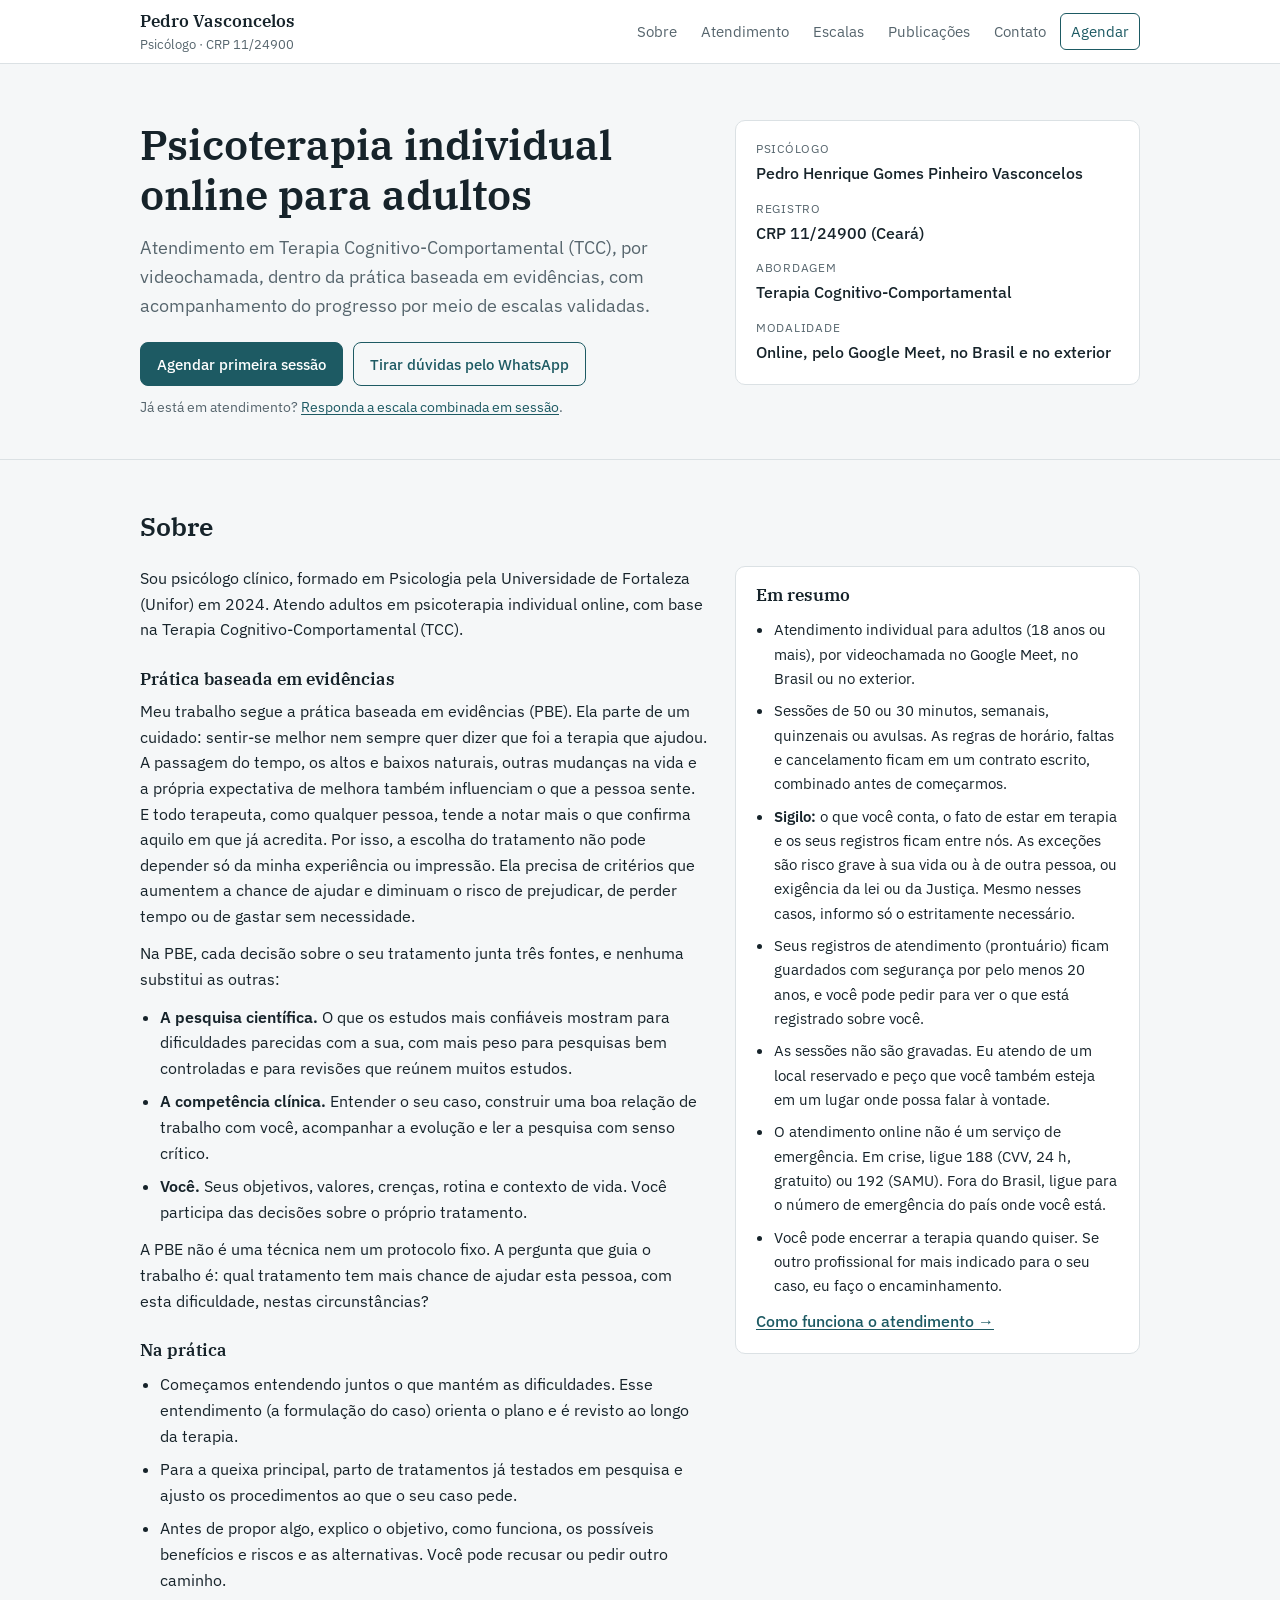
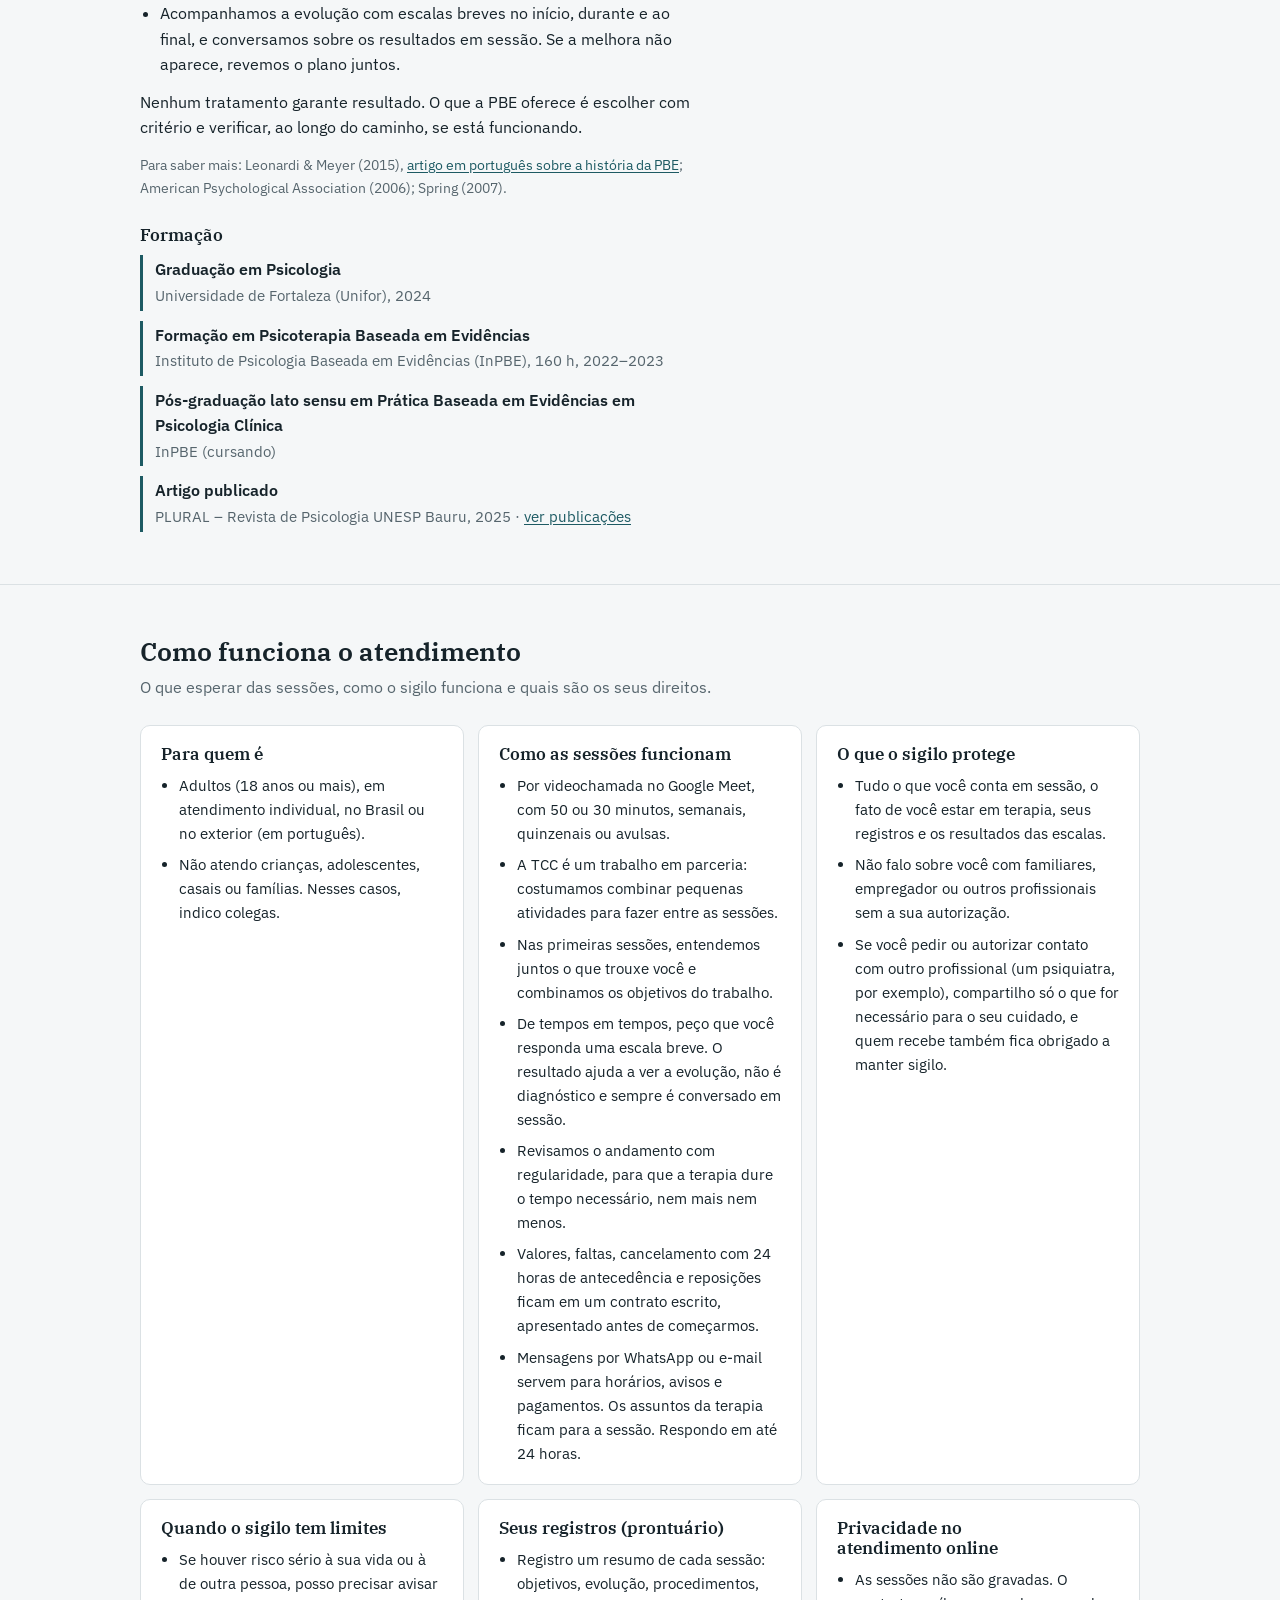
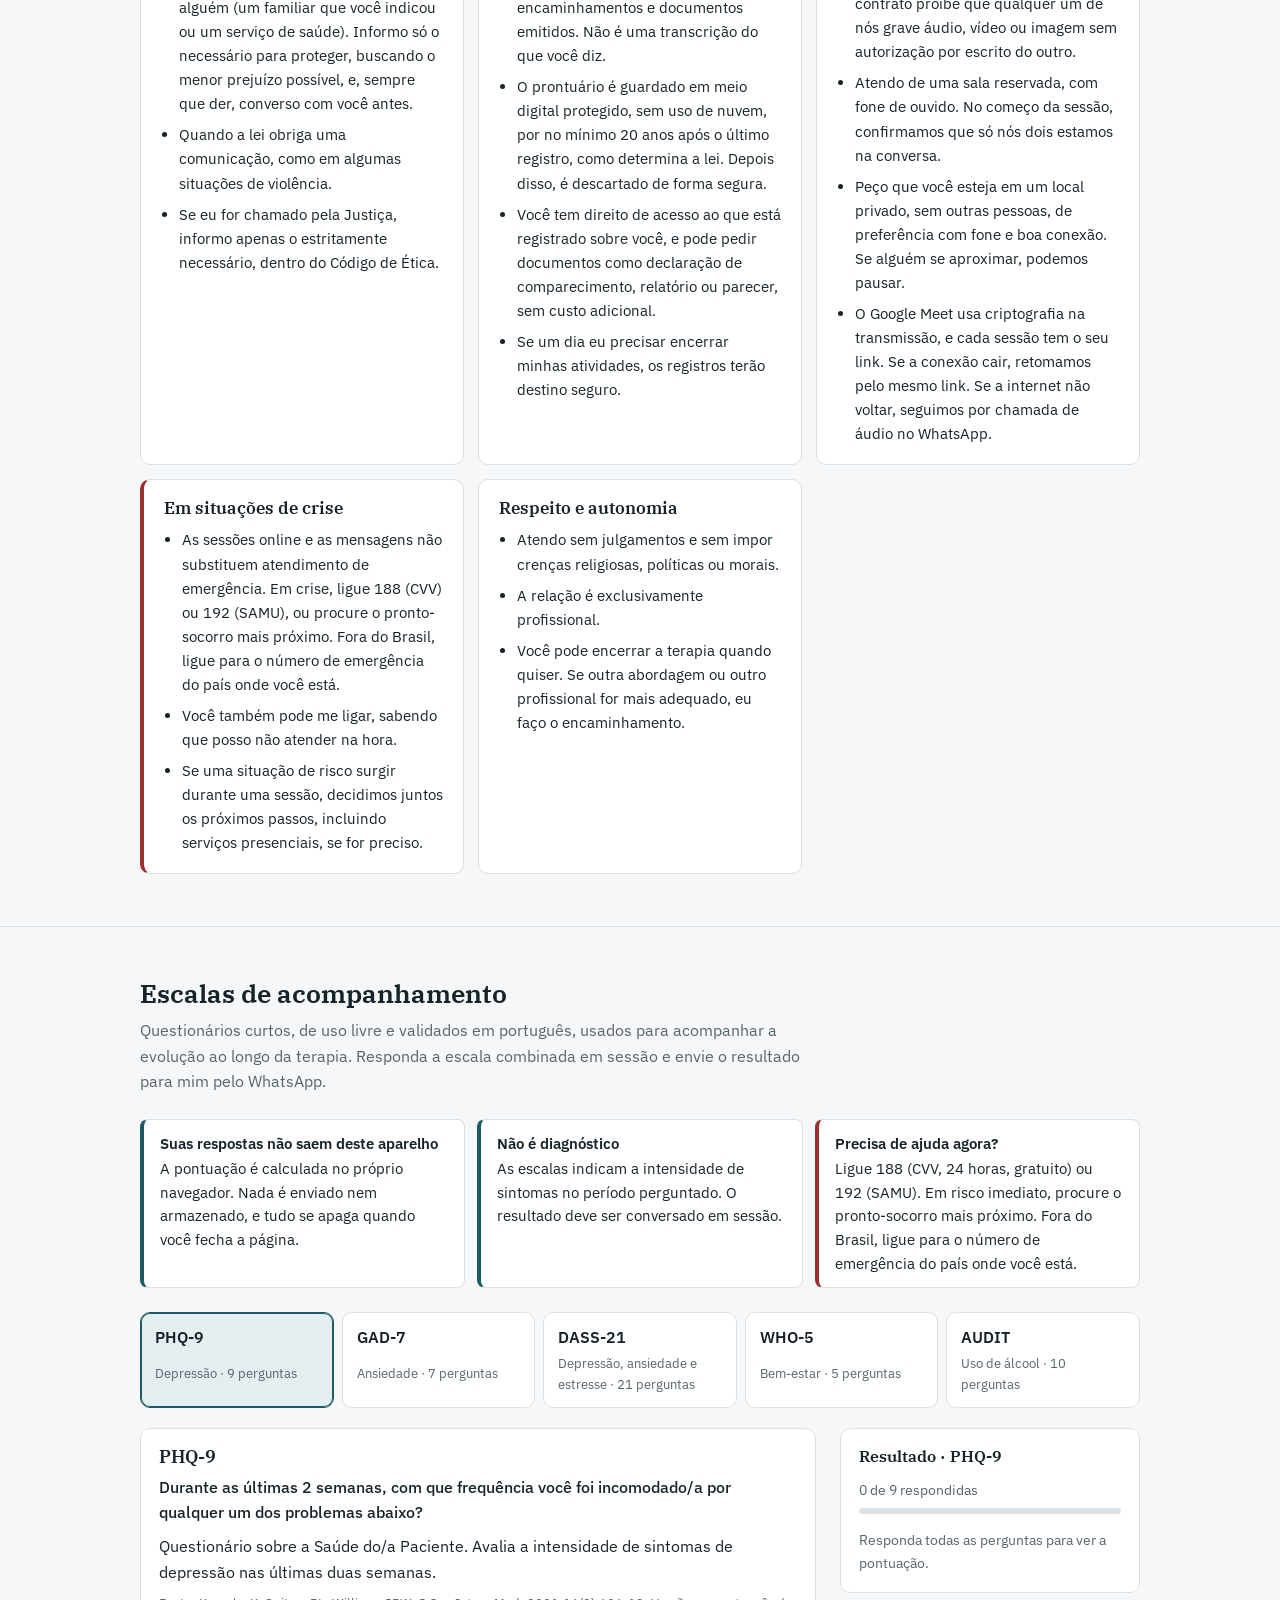
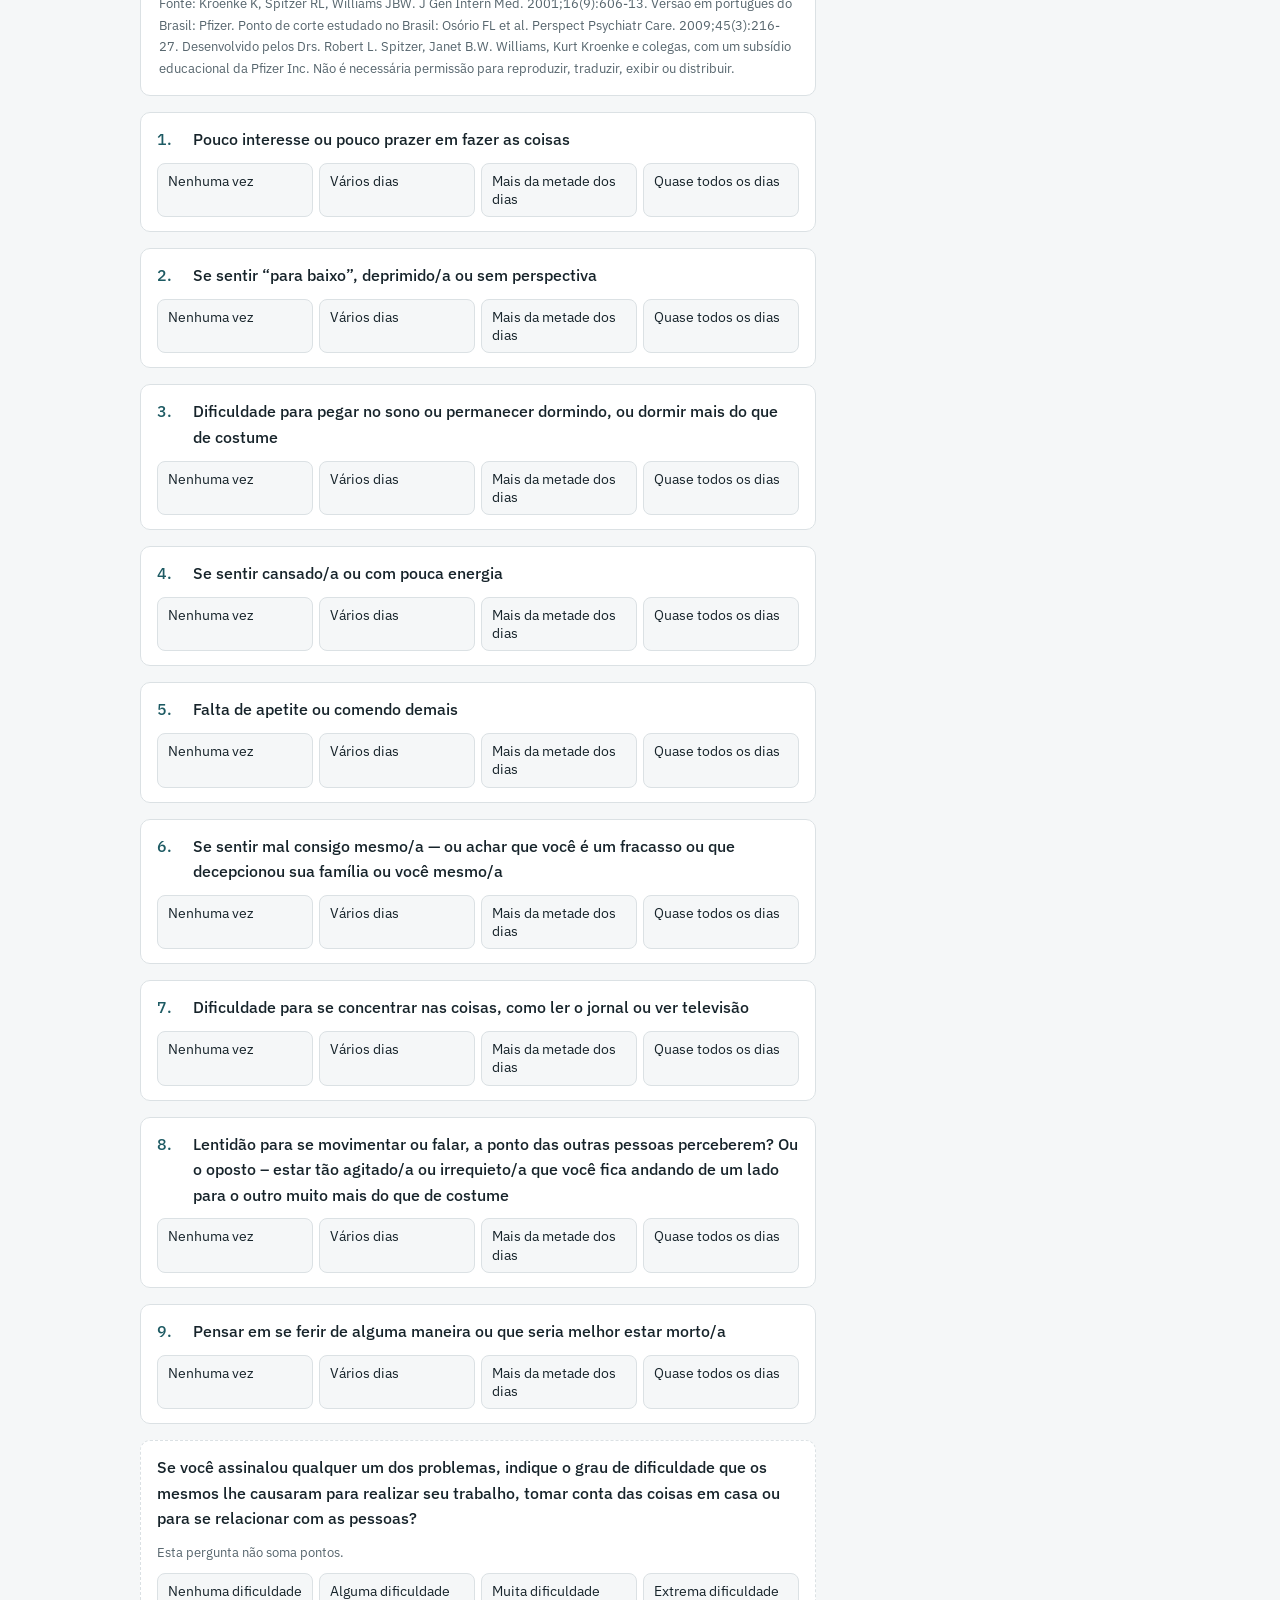
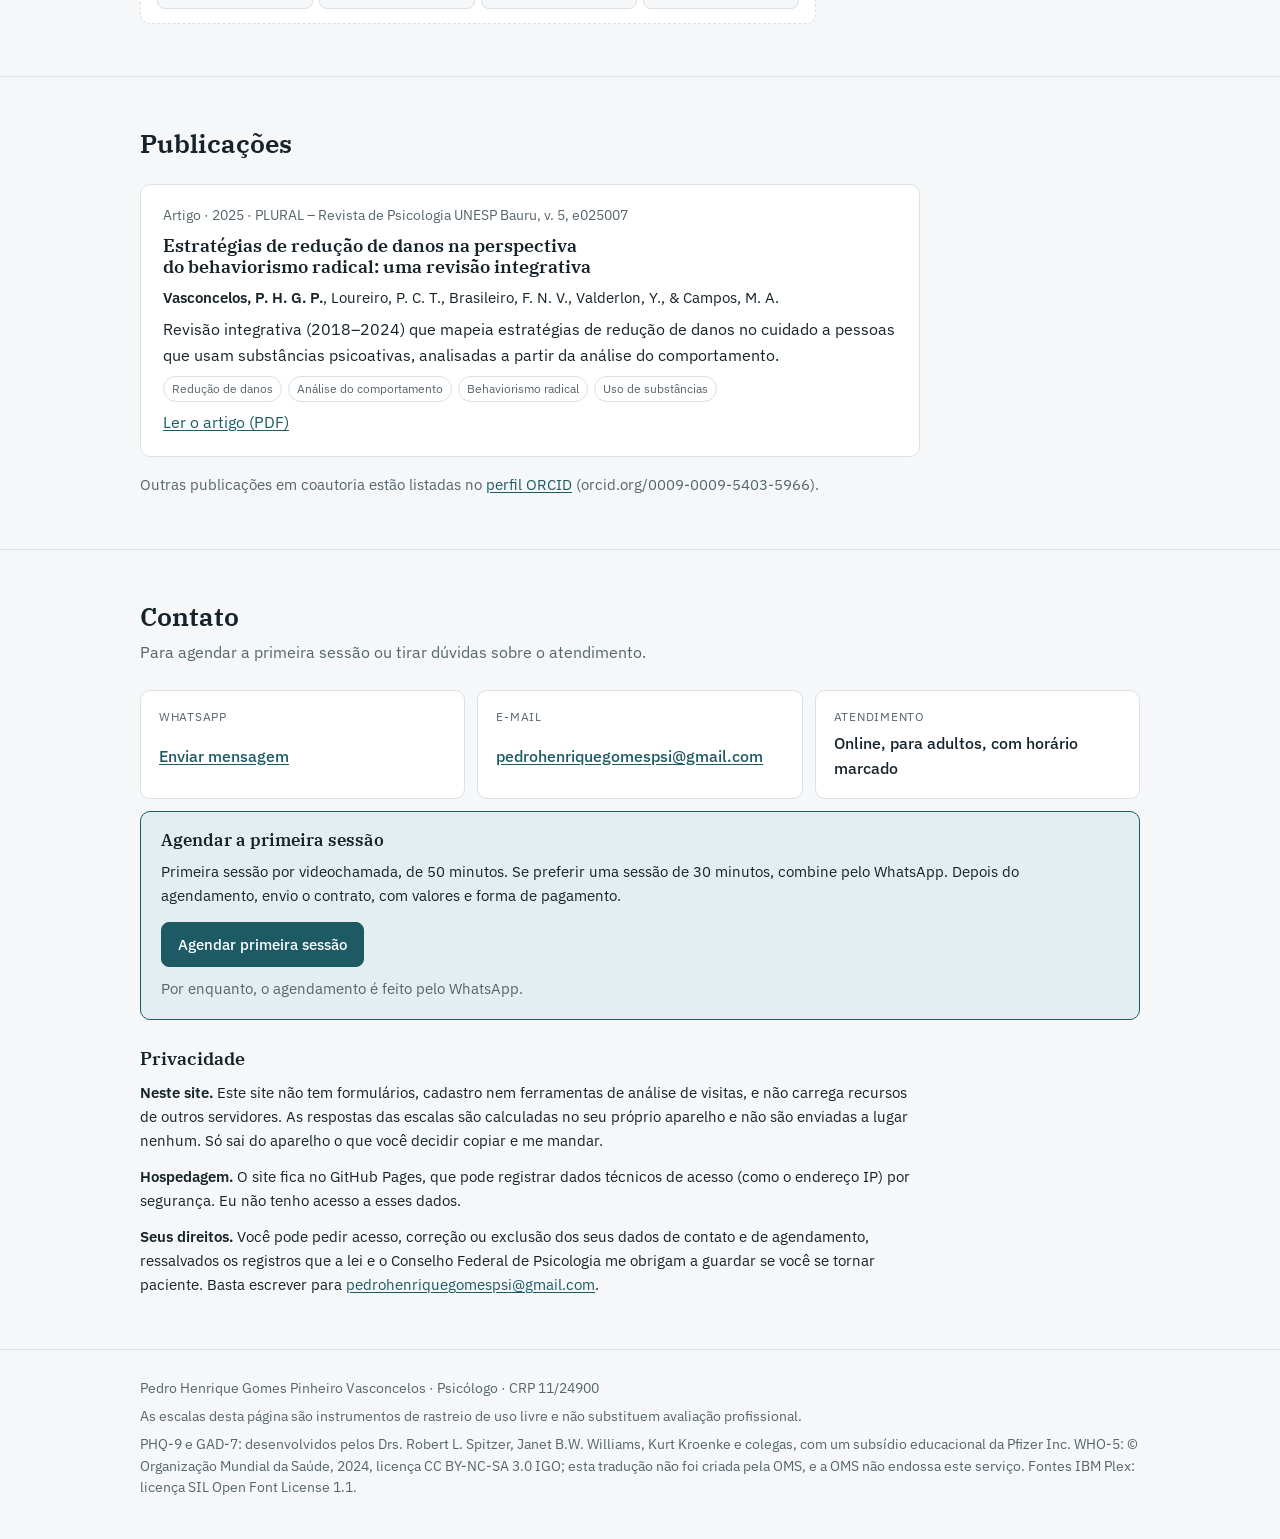
==== commit 6513e402: "Adição do link do WhatsApp Business" ====
--- a/index.html
+++ b/index.html
@@ -261,8 +261,8 @@
       <h1>Psicoterapia individual online para adultos</h1>
       <p class="lead">Atendimento em Terapia Cognitivo-Comportamental (TCC), por videochamada, dentro da prática baseada em evidências, com acompanhamento do progresso por meio de escalas validadas.</p>
       <div class="cta">
-        <a class="btn js-agendar" href="https://wa.me/5585999986491?text=Ol%C3%A1%2C%20Pedro!%20Gostaria%20de%20agendar%20uma%20primeira%20sess%C3%A3o." target="_blank" rel="noopener noreferrer">Agendar primeira sessão</a>
-        <a class="btn ghost" href="https://wa.me/5585999986491" target="_blank" rel="noopener noreferrer">Tirar dúvidas pelo WhatsApp</a>
+        <a class="btn js-agendar" href="https://wa.me/message/LZQEE3Y7M5ZQI1" target="_blank" rel="noopener noreferrer">Agendar primeira sessão</a>
+        <a class="btn ghost" href="https://wa.me/message/LZQEE3Y7M5ZQI1" target="_blank" rel="noopener noreferrer">Tirar dúvidas pelo WhatsApp</a>
       </div>
       <p class="cta-note">Já está em atendimento? <a href="#escalas">Responda a escala combinada em sessão</a>.</p>
     </div>
@@ -447,7 +447,7 @@
       <p>Para agendar a primeira sessão ou tirar dúvidas sobre o atendimento.</p>
     </div>
     <dl class="contact">
-      <div class="card"><dt>WhatsApp</dt><dd><a href="https://wa.me/5585999986491" target="_blank" rel="noopener noreferrer">(85) 99998-6491</a></dd></div>
+      <div class="card"><dt>WhatsApp</dt><dd><a href="https://wa.me/message/LZQEE3Y7M5ZQI1" target="_blank" rel="noopener noreferrer">Enviar mensagem</a></dd></div>
       <div class="card"><dt>E-mail</dt><dd><a href="mailto:pedrohenriquegomespsi@gmail.com">pedrohenriquegomespsi@gmail.com</a></dd></div>
       <div class="card"><dt>Atendimento</dt><dd>Online, para adultos, com horário marcado</dd></div>
     </dl>
@@ -456,7 +456,7 @@
       <h3>Agendar a primeira sessão</h3>
       <p>Primeira sessão por videochamada, de 50 minutos. Se preferir uma sessão de 30 minutos, combine pelo WhatsApp. Depois do agendamento, envio o contrato, com valores e forma de pagamento.</p>
       <div class="cta" style="margin-top:4px">
-        <a class="btn js-agendar" href="https://wa.me/5585999986491?text=Ol%C3%A1%2C%20Pedro!%20Gostaria%20de%20agendar%20uma%20primeira%20sess%C3%A3o." target="_blank" rel="noopener noreferrer">Agendar primeira sessão</a>
+        <a class="btn js-agendar" href="https://wa.me/message/LZQEE3Y7M5ZQI1" target="_blank" rel="noopener noreferrer">Agendar primeira sessão</a>
       </div>
       <p class="cta-note js-agendar-nota">Por enquanto, o agendamento é feito pelo WhatsApp.</p>
     </div>
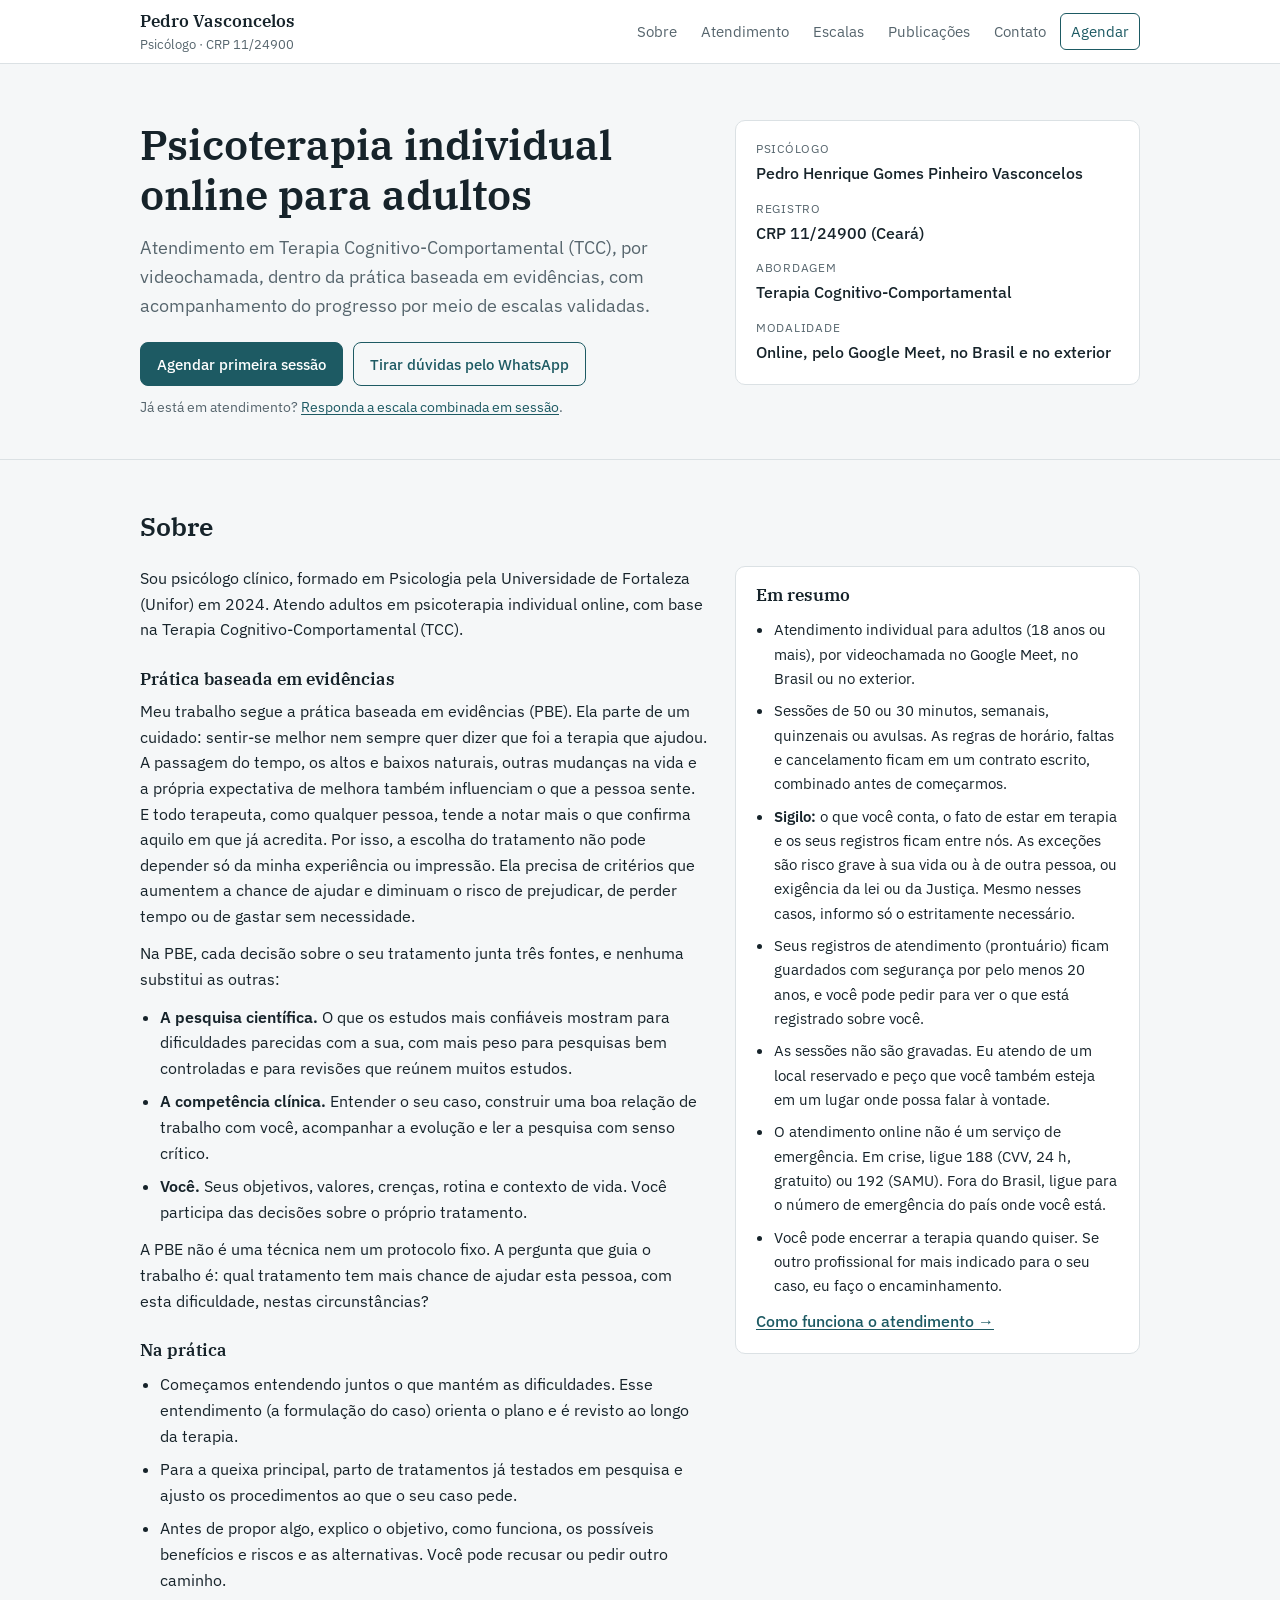
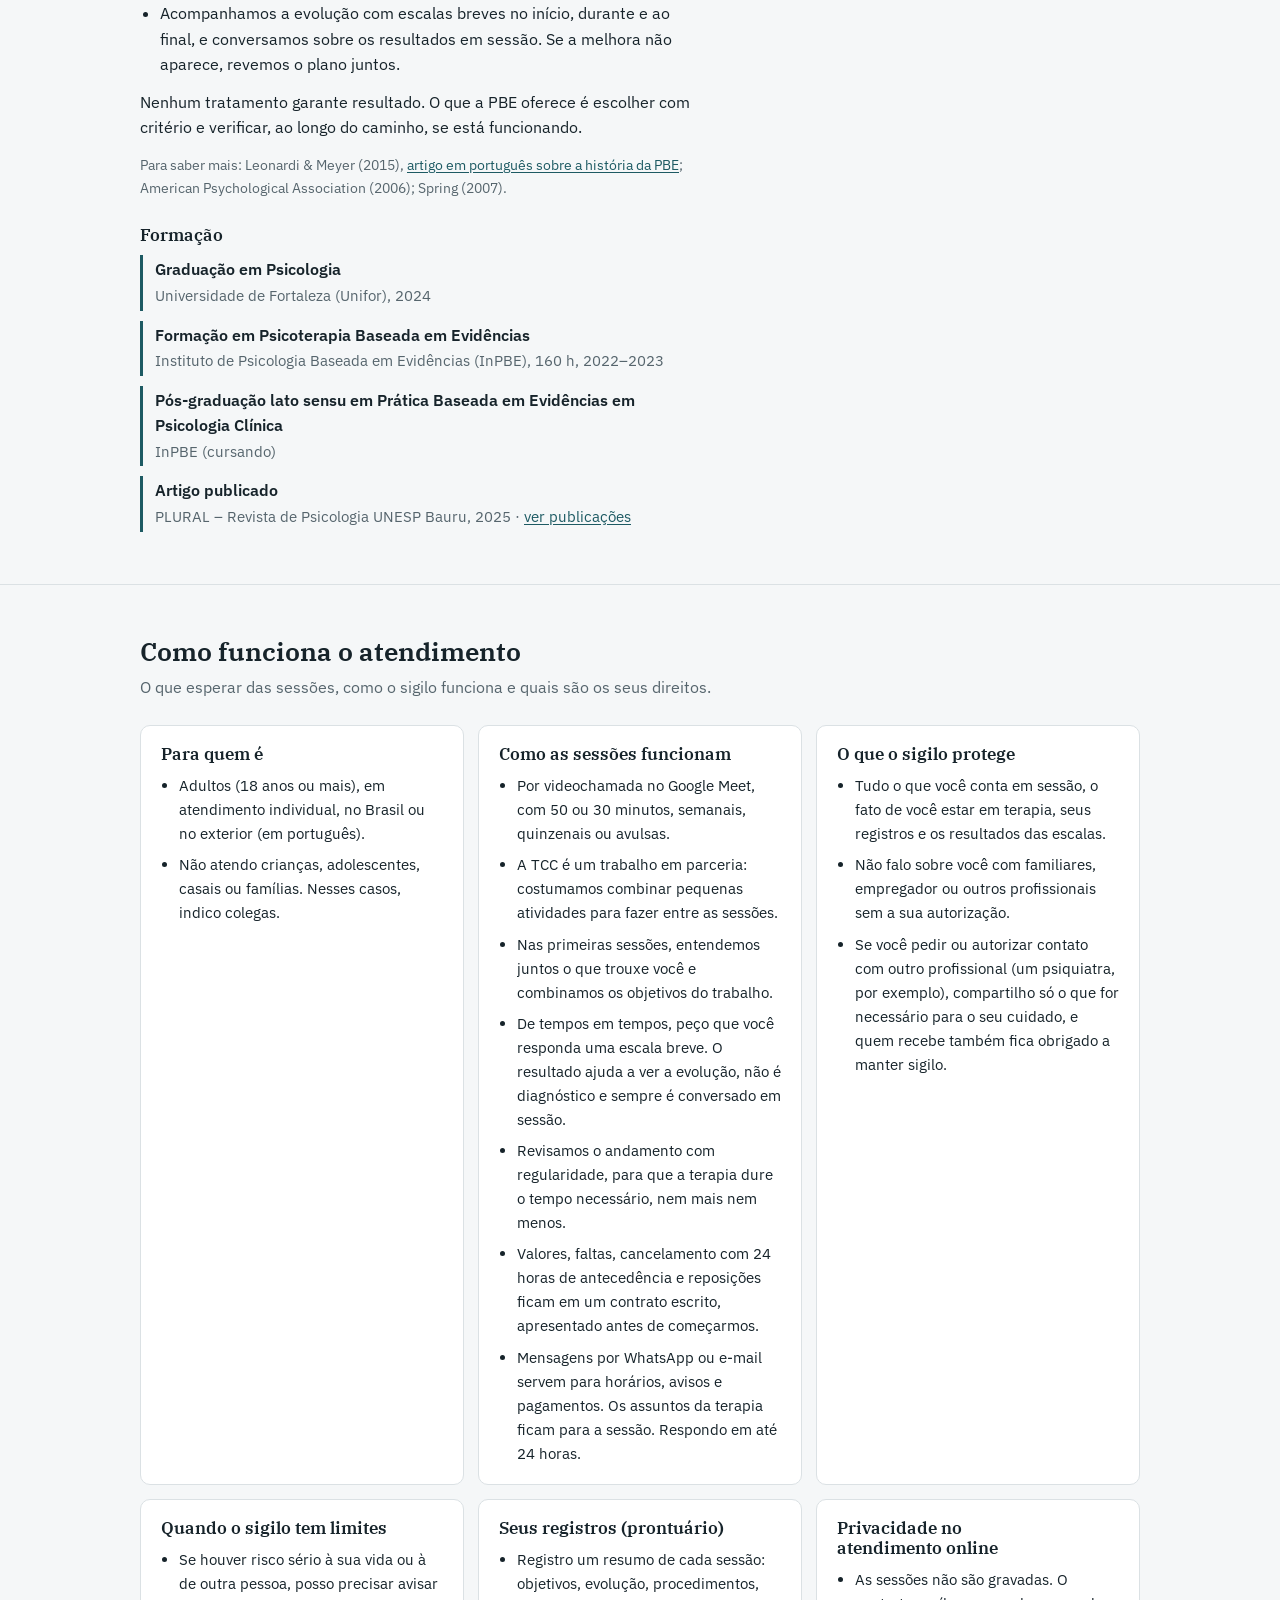
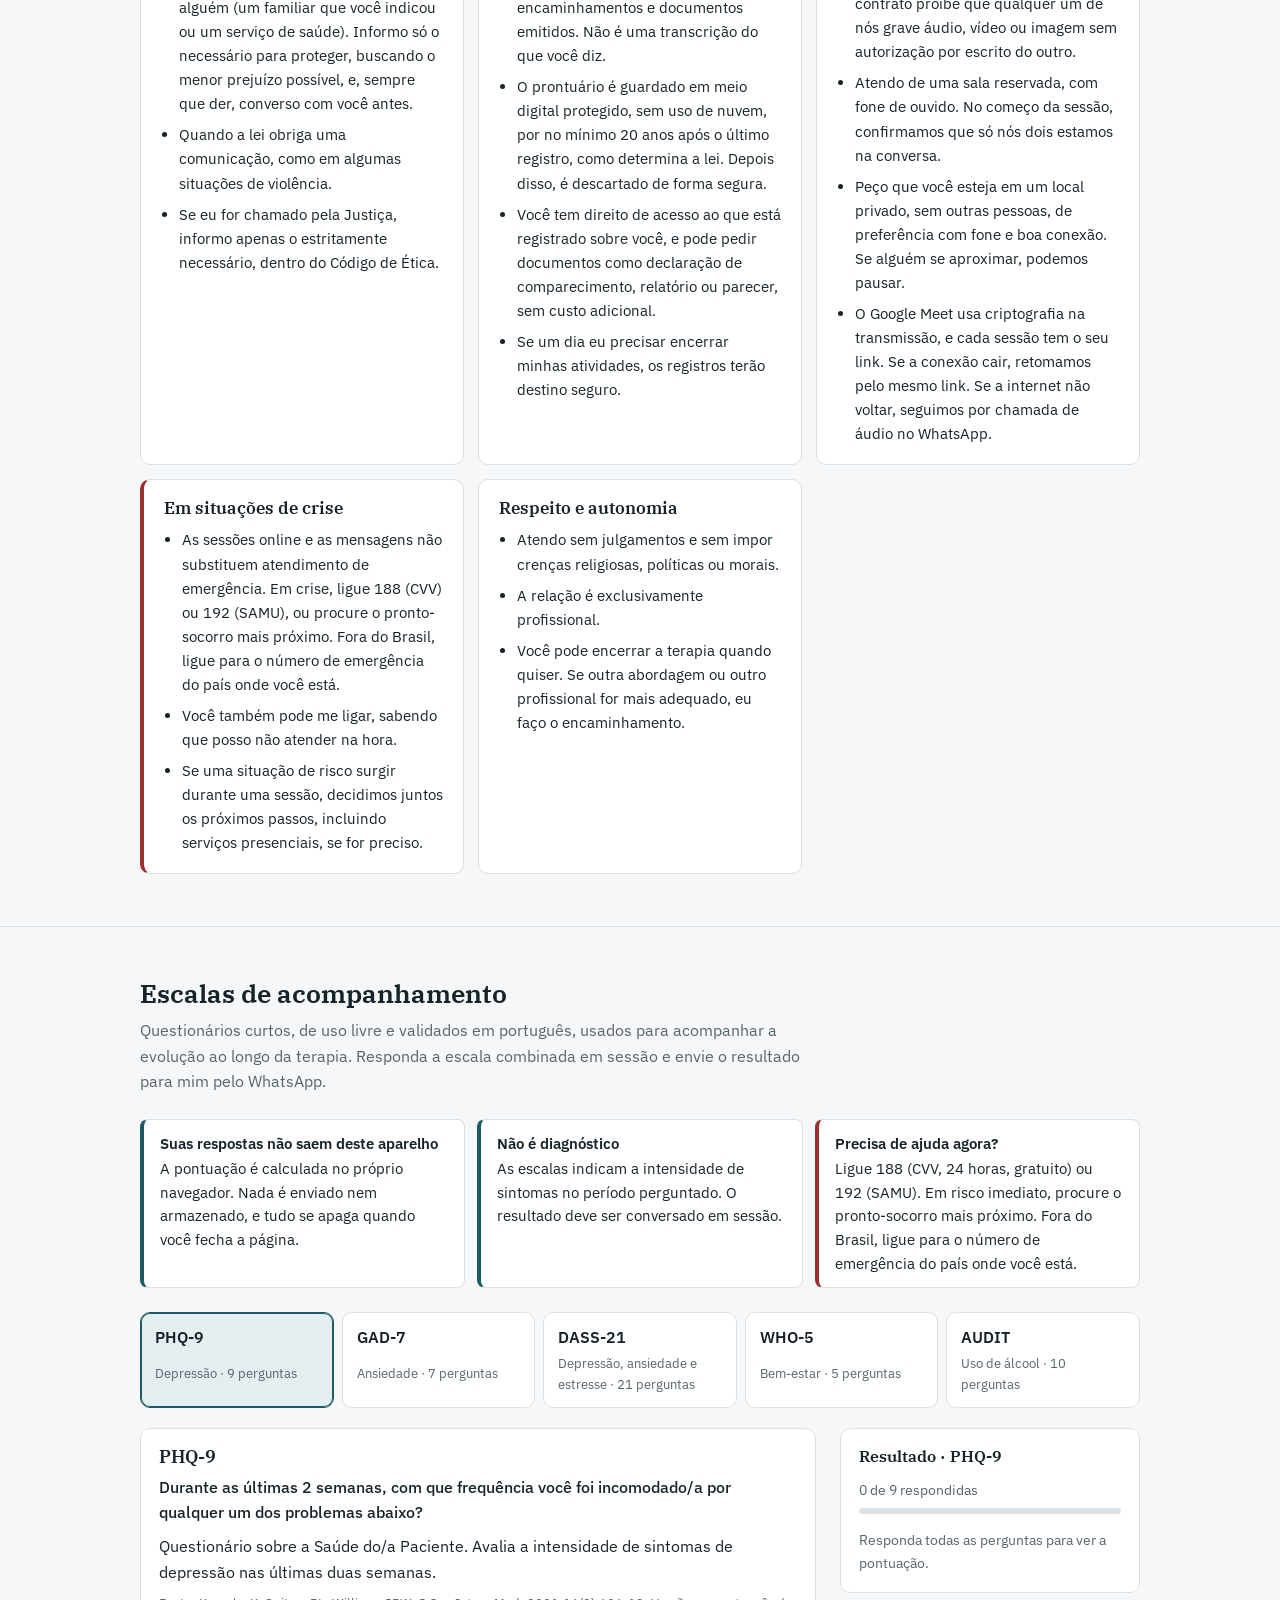
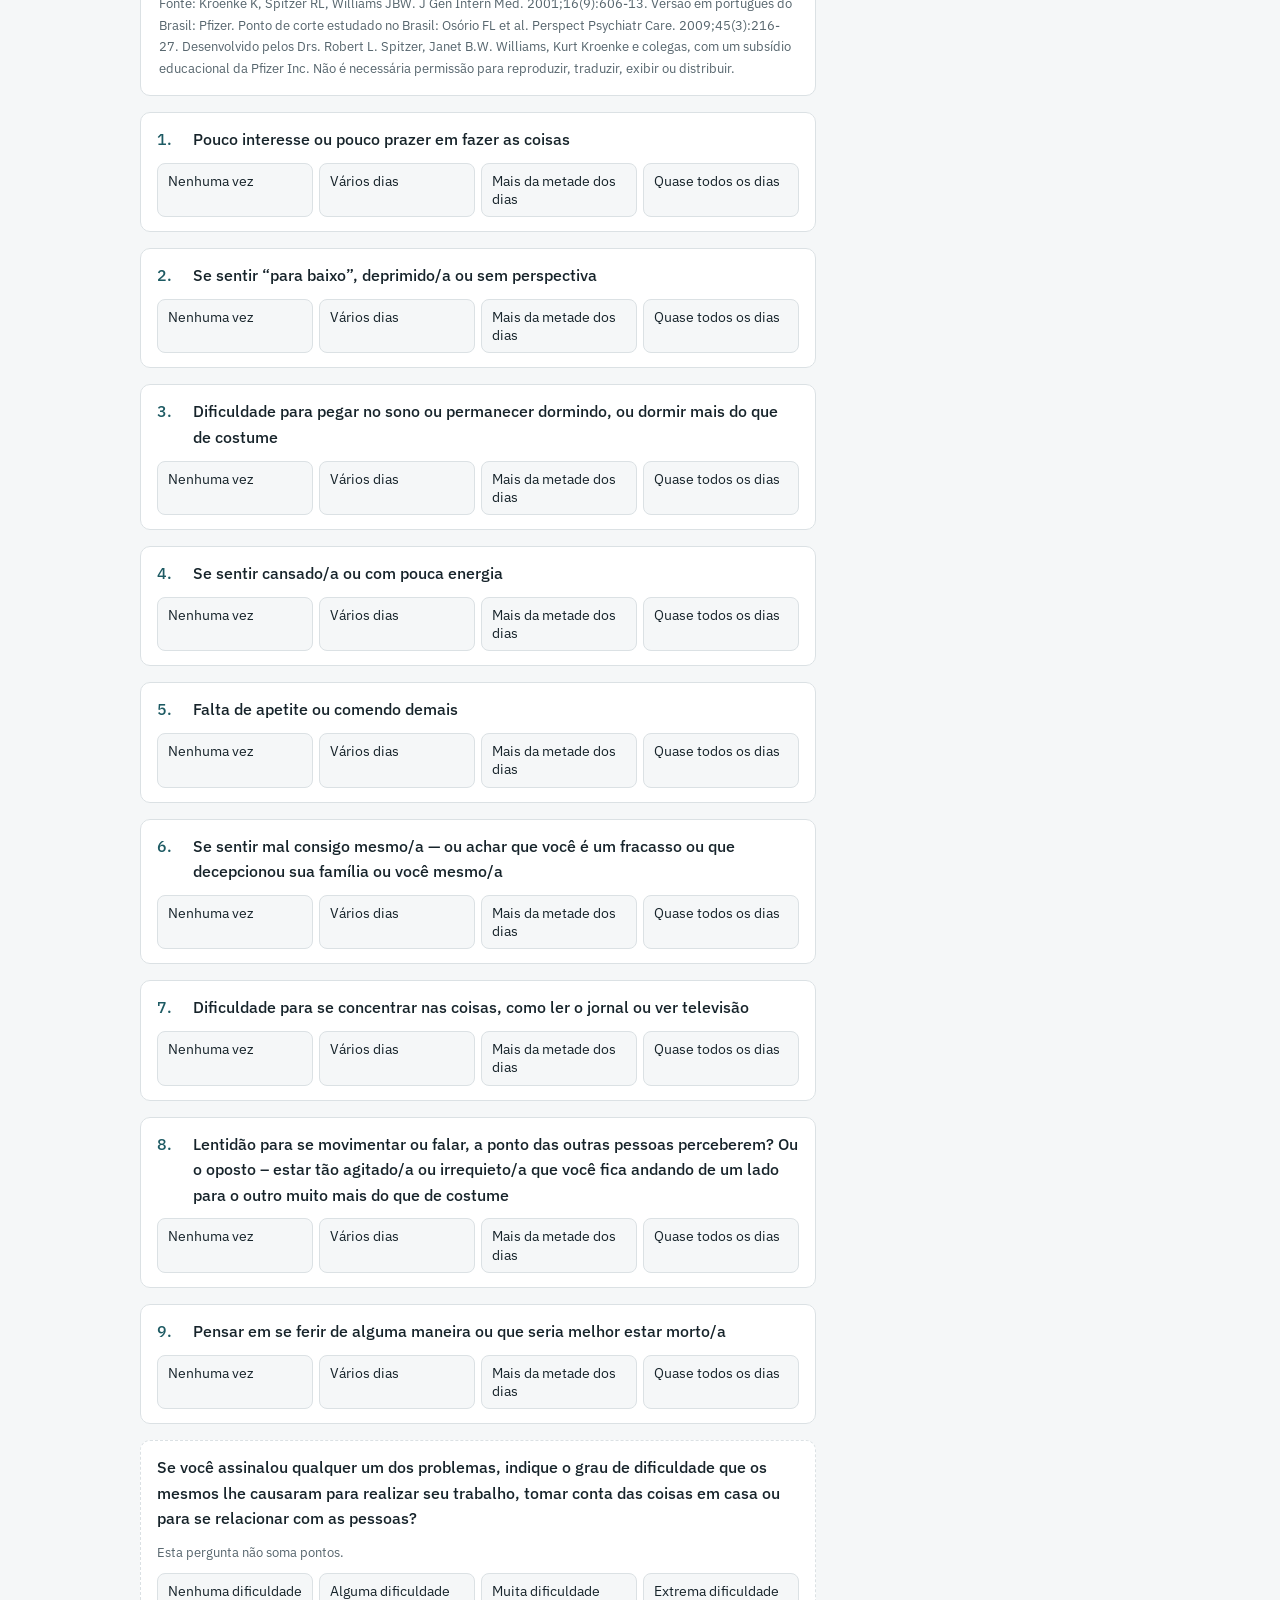
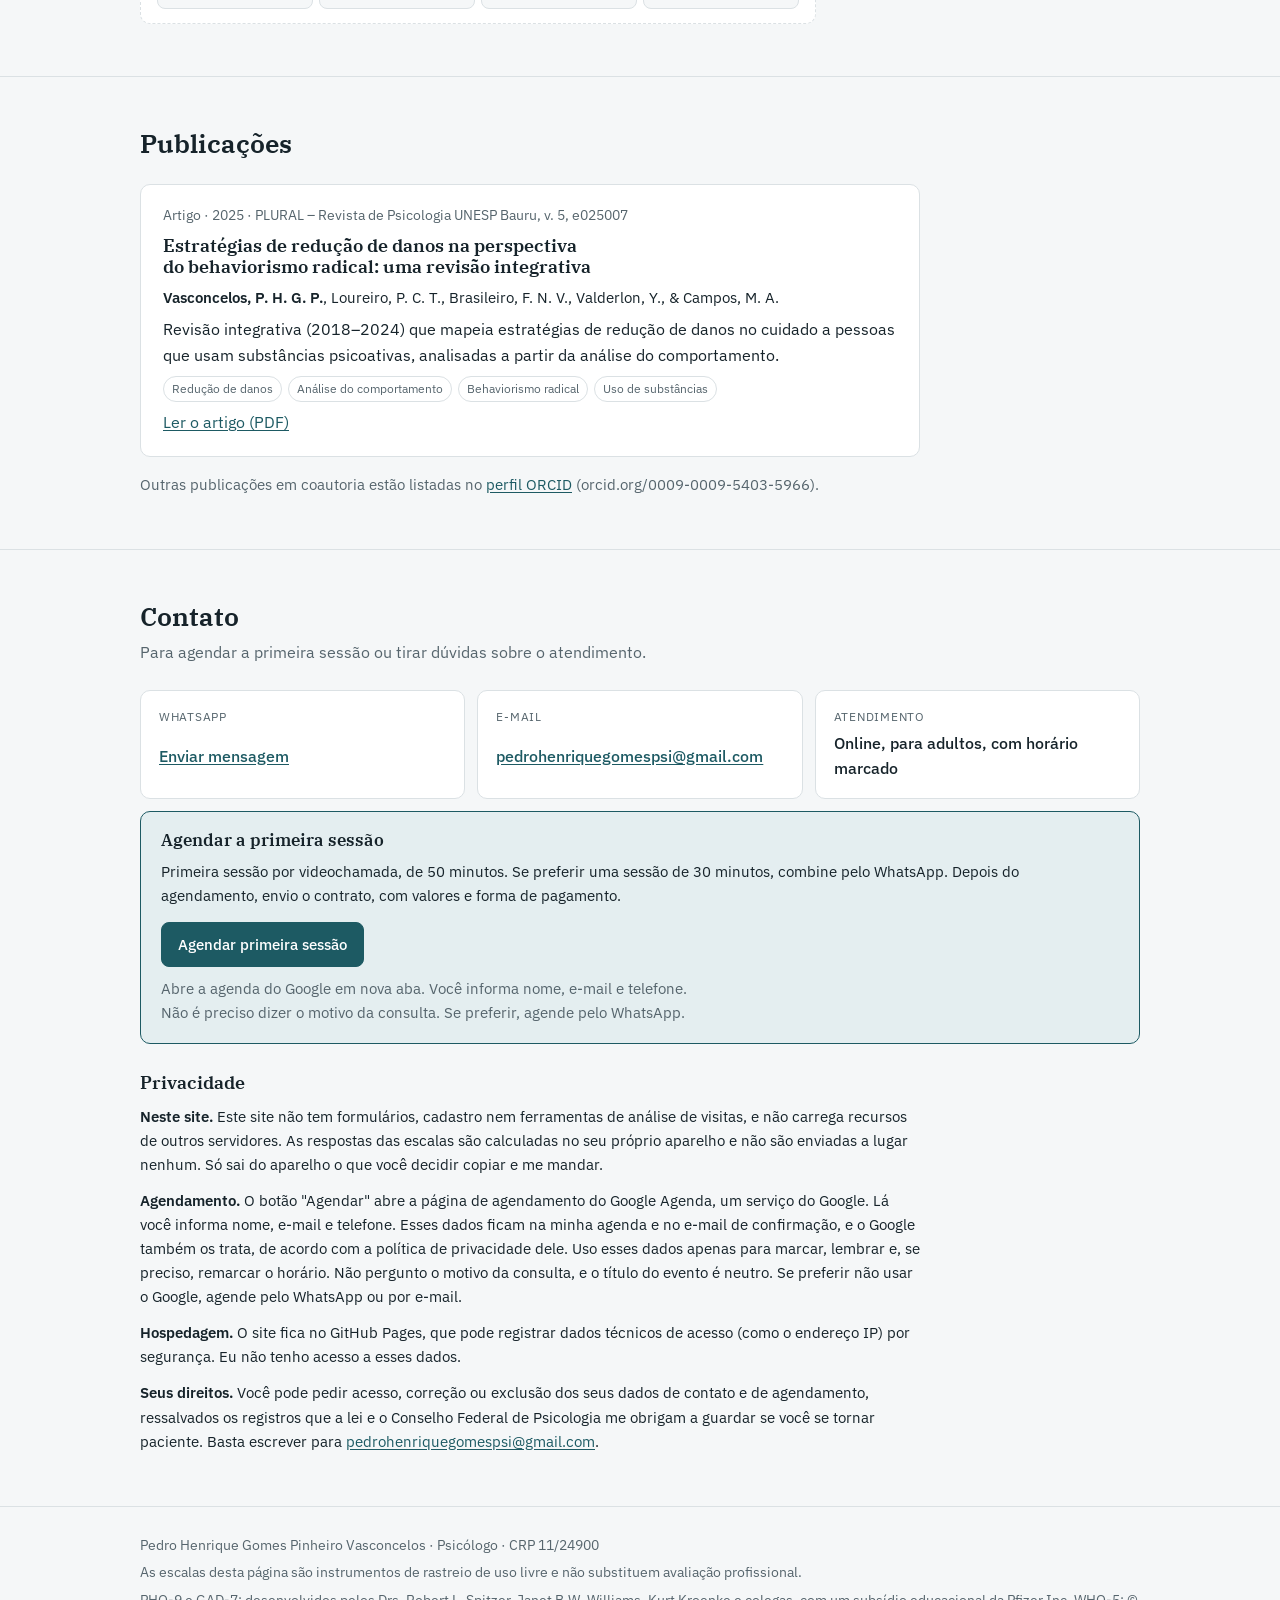
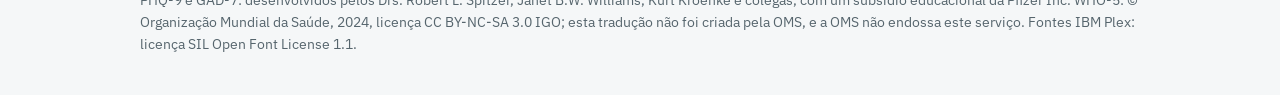
==== commit ce631ecc: "Adição do Google Agenda" ====
--- a/index.html
+++ b/index.html
@@ -489,7 +489,7 @@
      do Google Agenda (ex.: "https://calendar.app.google/...").
      Enquanto ficar vazio, os botões de agendamento abrem o WhatsApp.
      ============================================================ */
-  var AGENDA_URL = "";
+  var AGENDA_URL = "https://calendar.app.google/9tmCYK5vvfoNFWci6";
 
   function setupAgenda() {
     if (!AGENDA_URL) return;
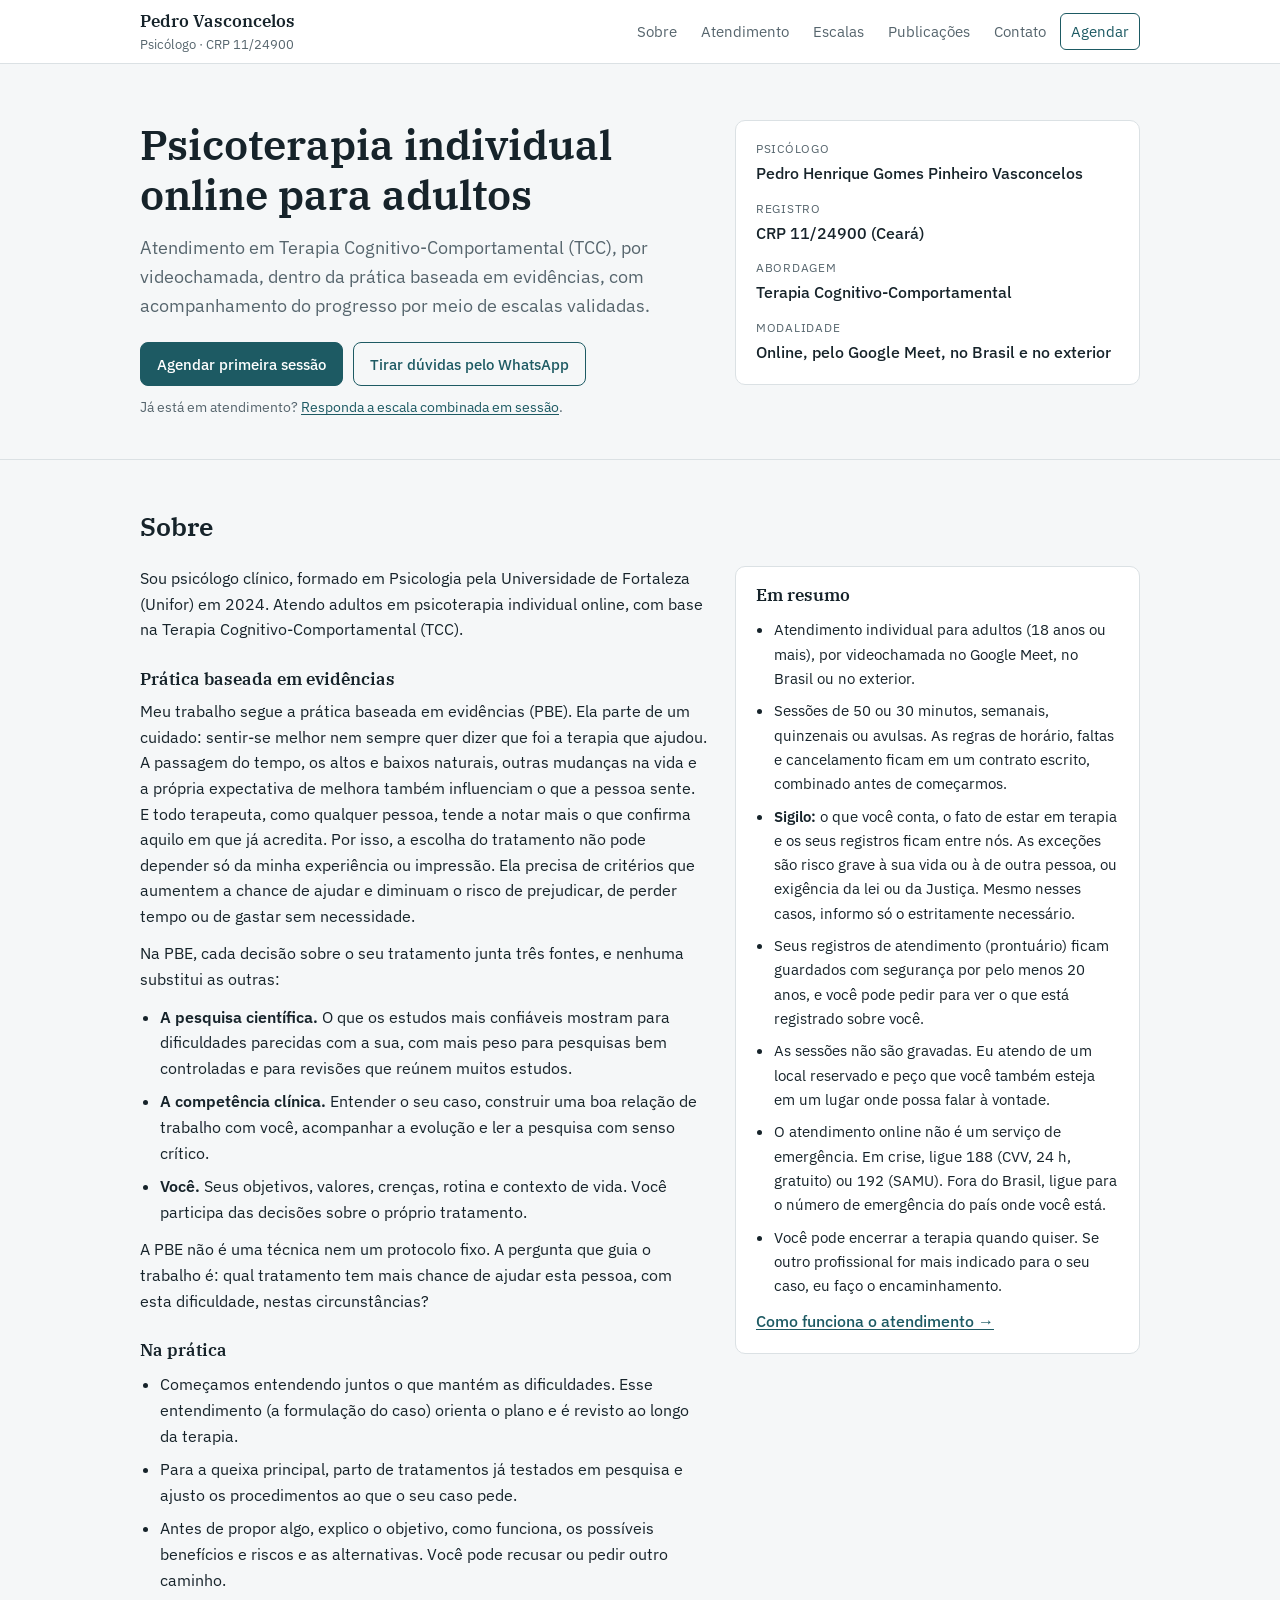
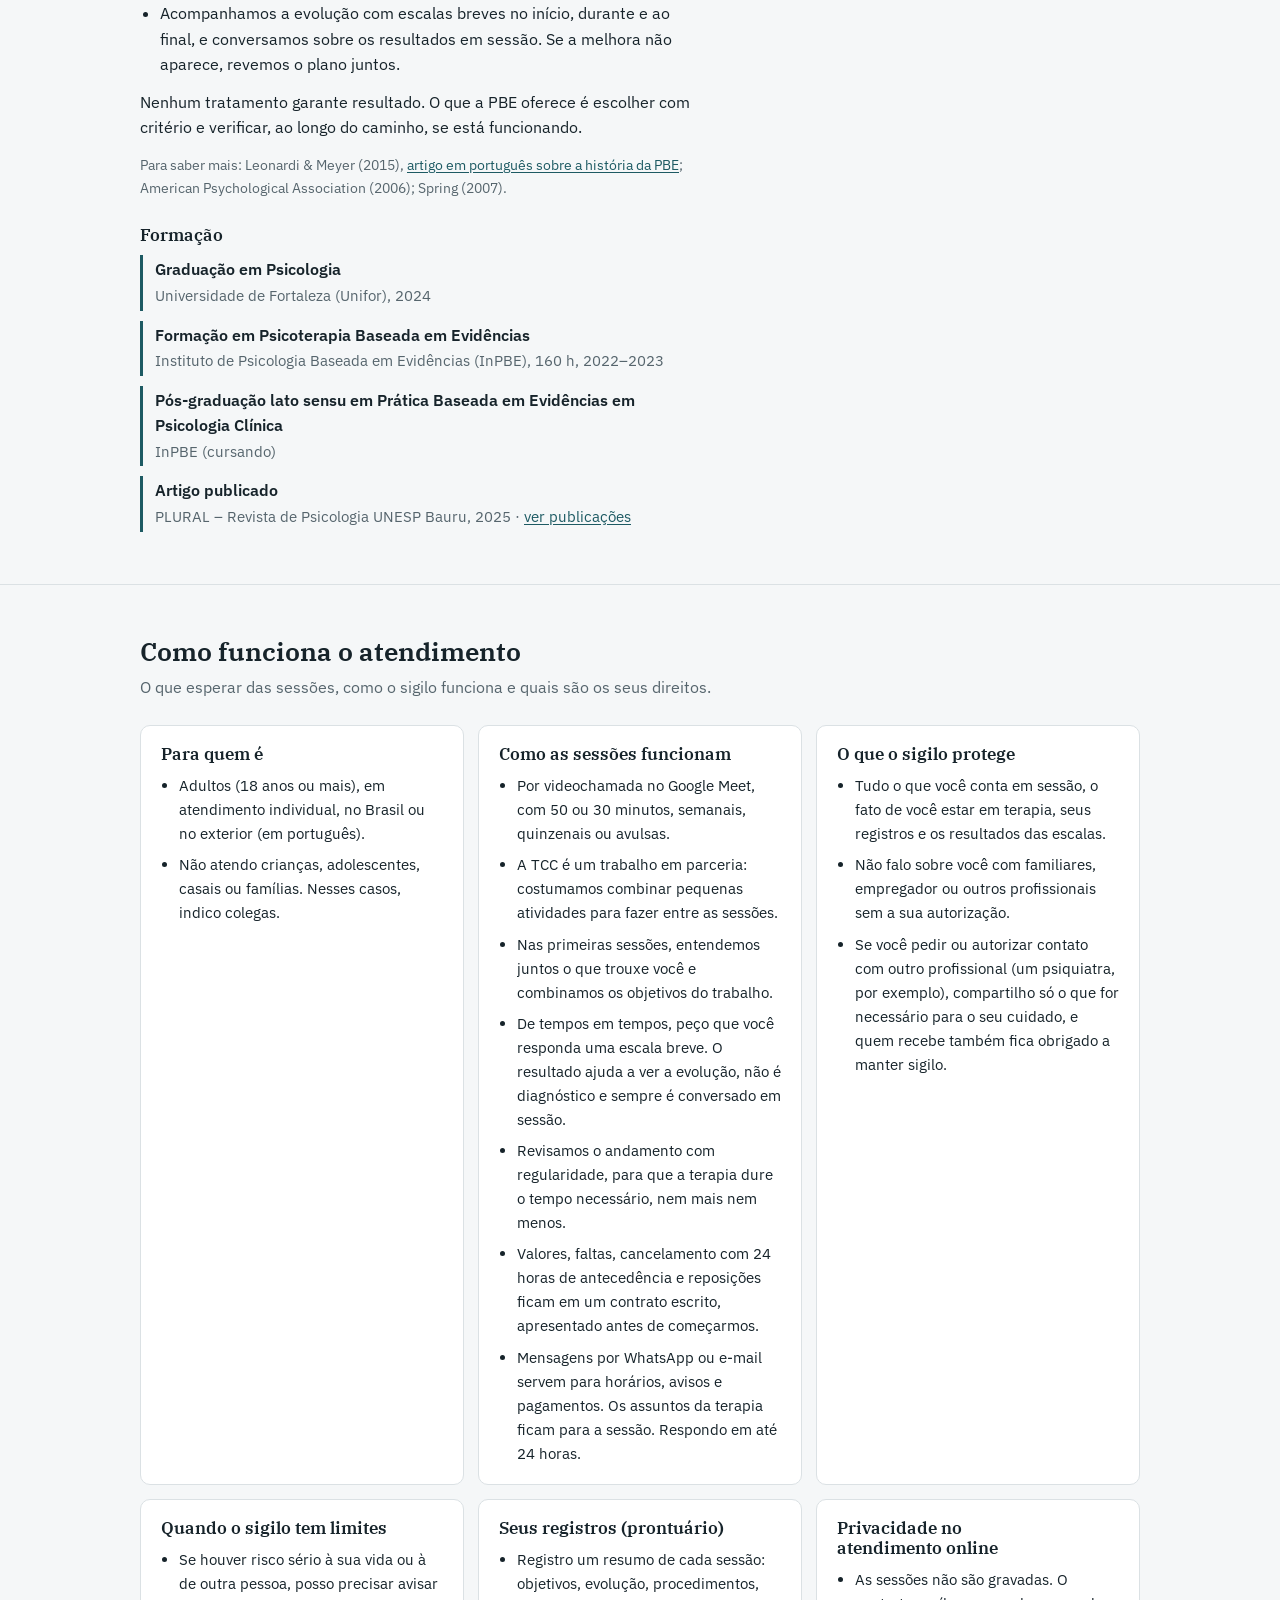
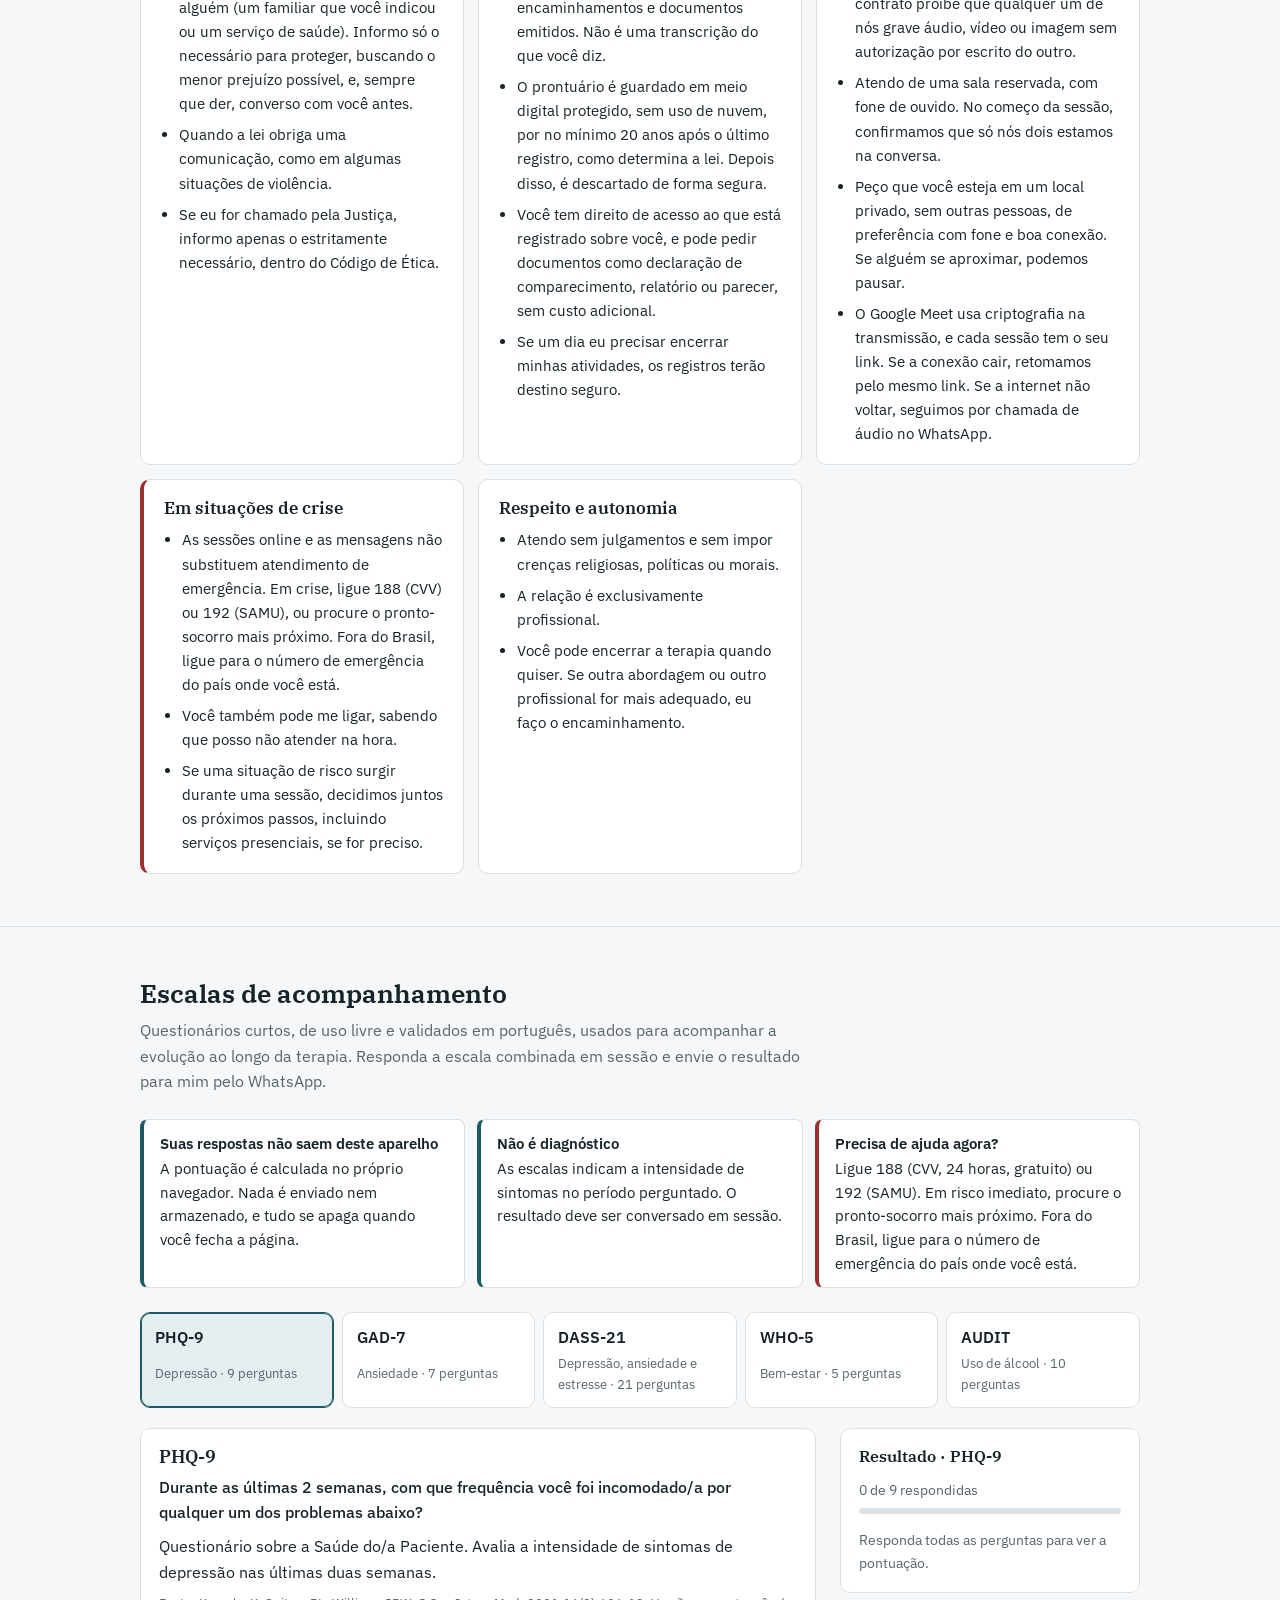
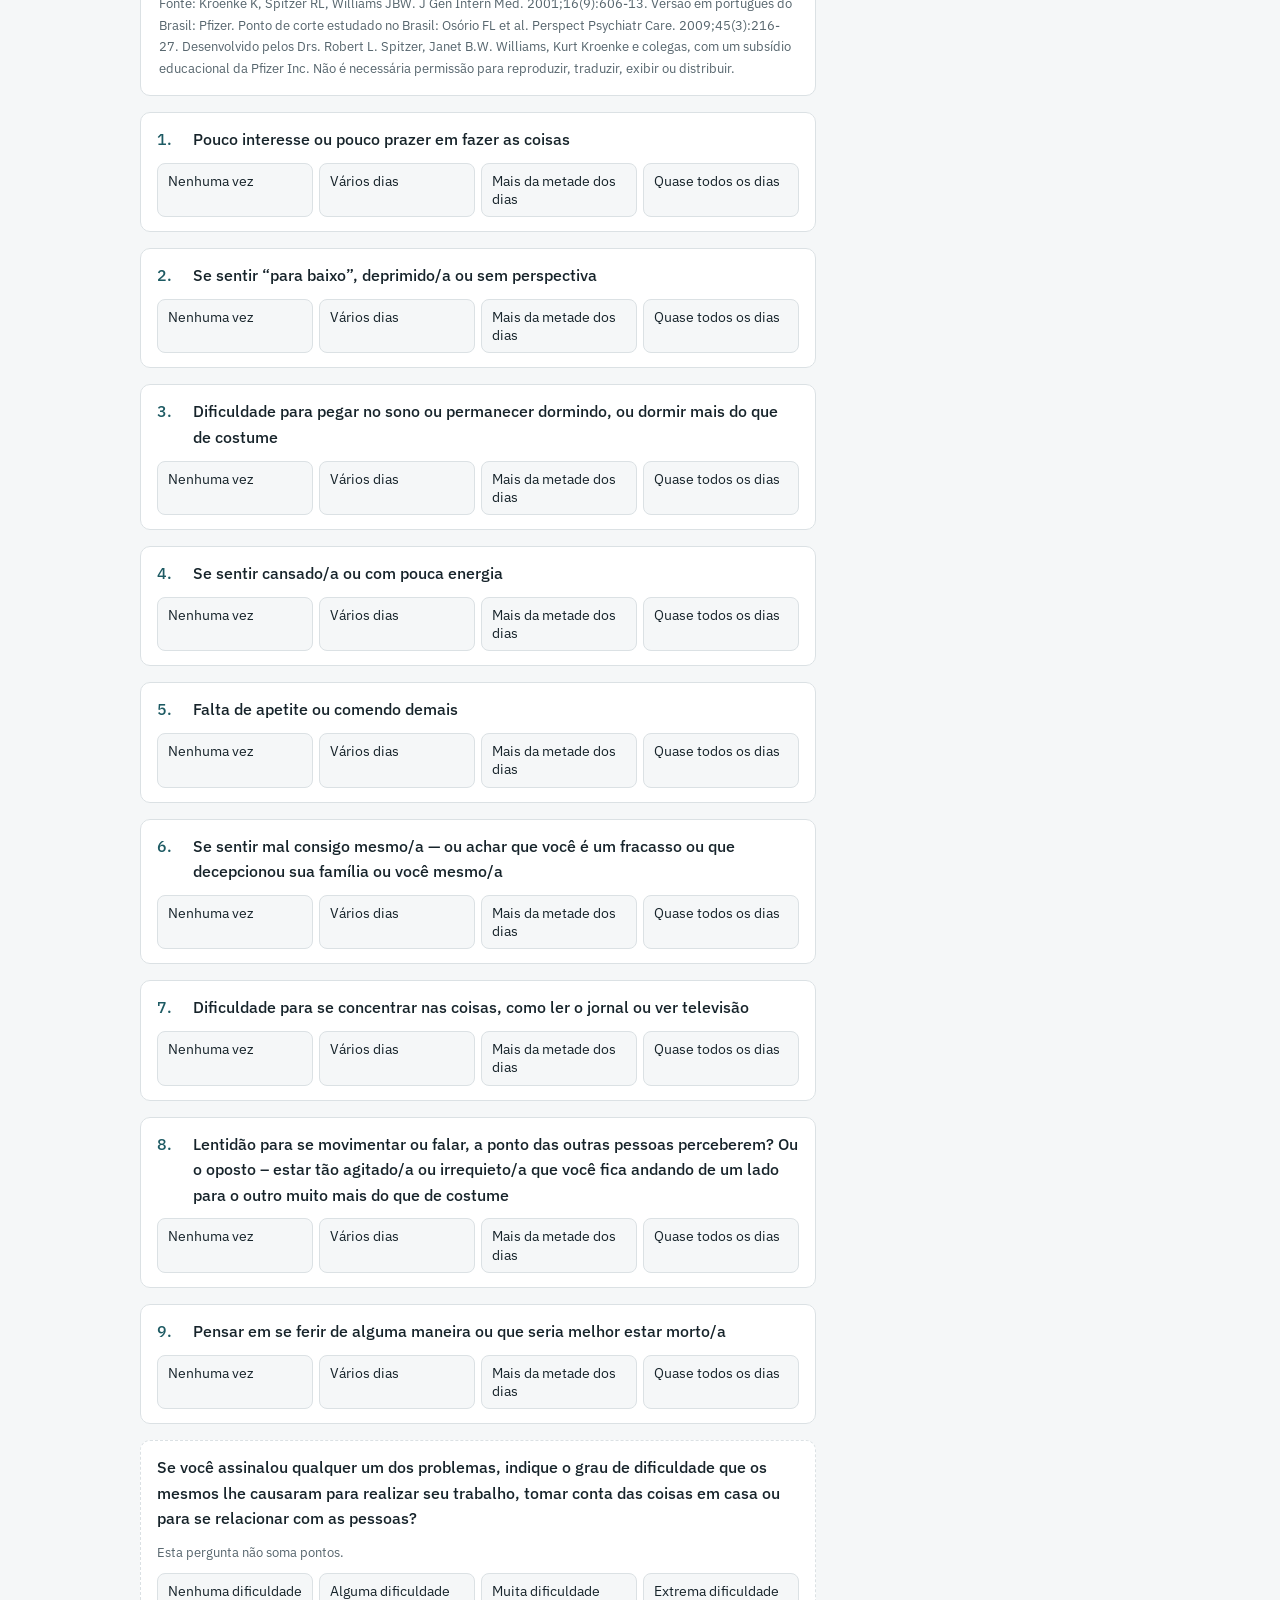
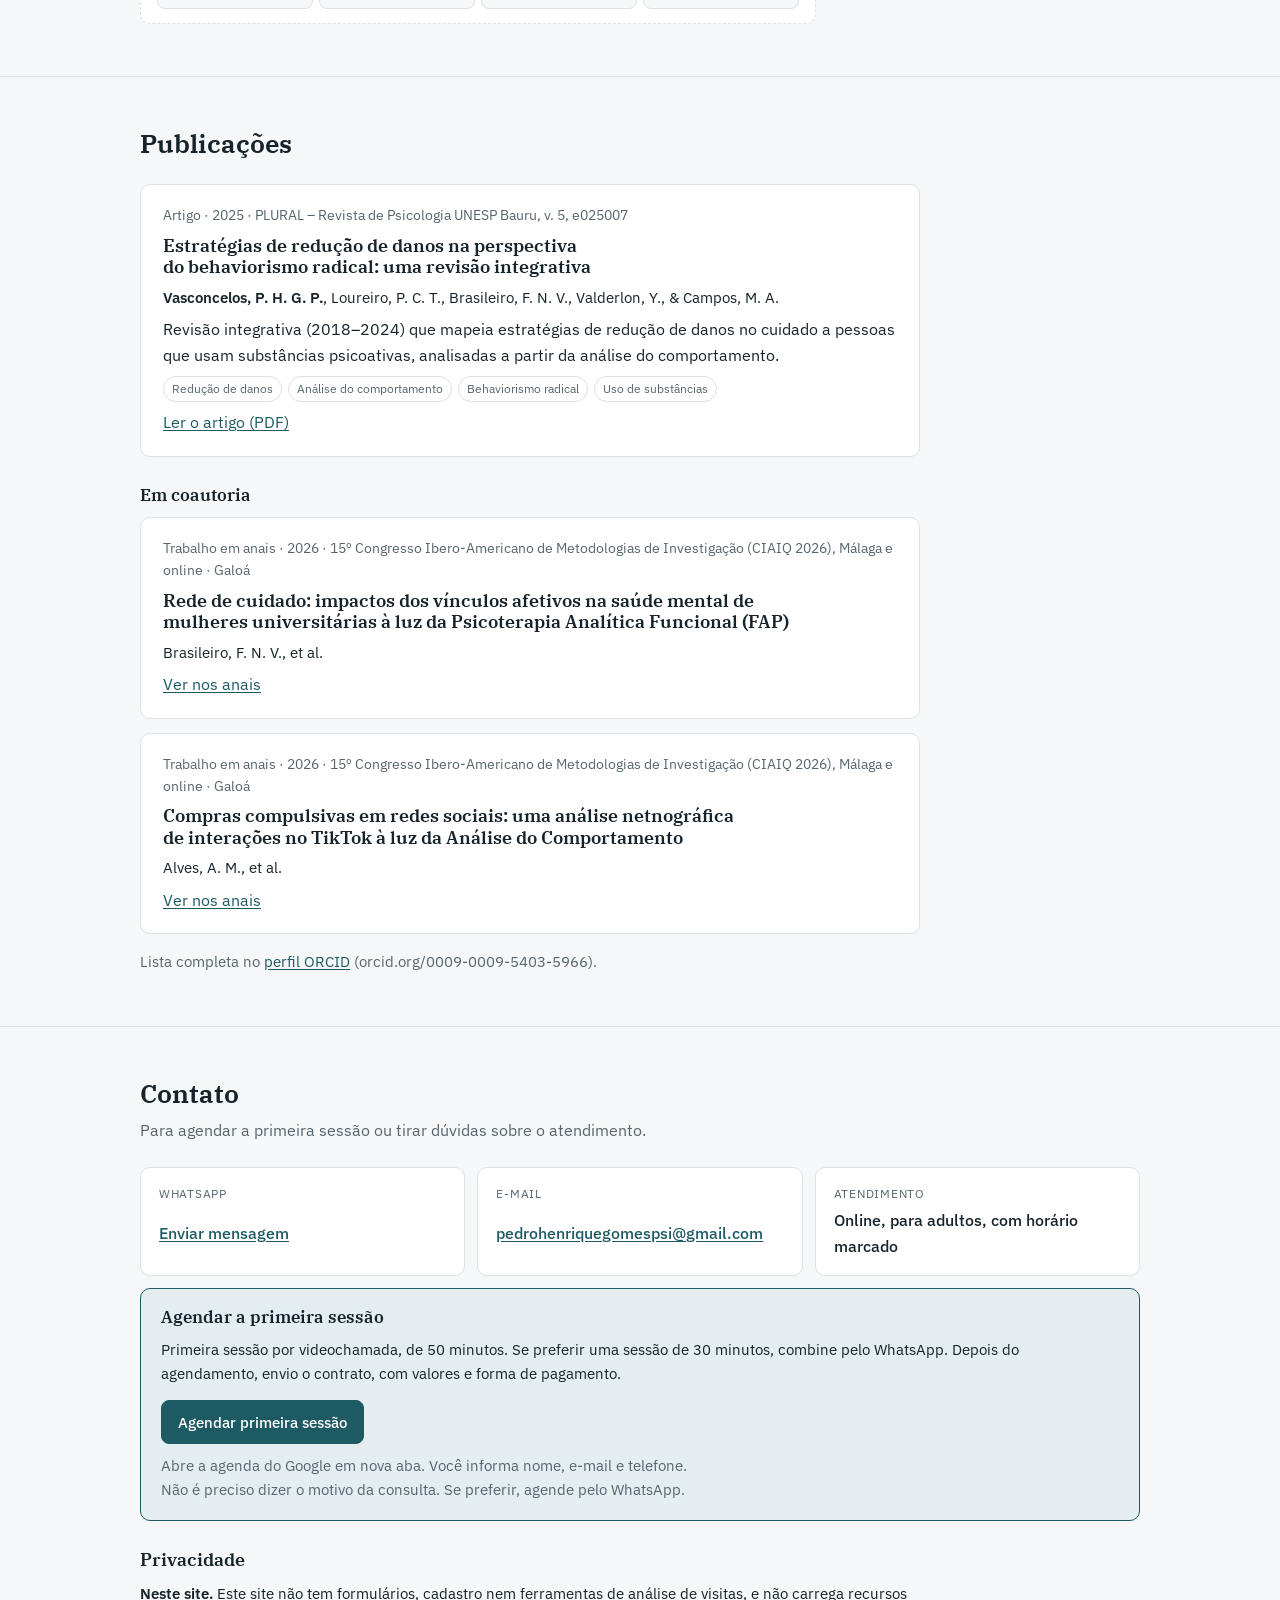
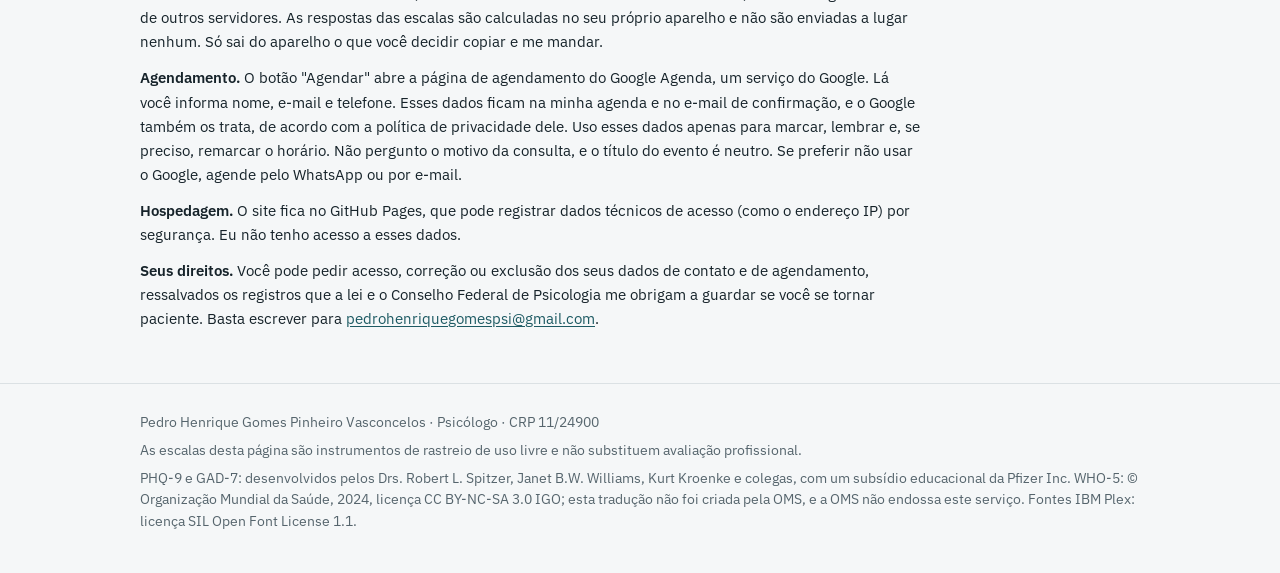
==== commit ab3b6f2f: "Add files via upload" ====
--- a/index.html
+++ b/index.html
@@ -205,6 +205,8 @@
 .pub .authors { font-size: .92rem; }
 .pub .kw { display: flex; gap: 6px; flex-wrap: wrap; }
 .pub .kw span { font-size: .78rem; padding: 2px 8px; border-radius: 99px; border: 1px solid var(--line); color: var(--muted); }
+.pub-group { margin: 28px 0 12px; font-size: 1.05rem; }
+.pub-list { display: grid; gap: 14px; }
 .pub-more { margin-top: 16px; font-size: .92rem; color: var(--muted); }
 
 /* Contato */
@@ -436,7 +438,23 @@
       <div class="kw"><span>Redução de danos</span><span>Análise do comportamento</span><span>Behaviorismo radical</span><span>Uso de substâncias</span></div>
       <p><a href="https://revistaplural.emnuvens.com.br/prp/article/download/125/84/1172" target="_blank" rel="noopener noreferrer">Ler o artigo (PDF)</a></p>
     </article>
-    <p class="pub-more">Outras publicações em coautoria estão listadas no <a href="https://orcid.org/0009-0009-5403-5966" target="_blank" rel="noopener noreferrer">perfil ORCID</a> (orcid.org/0009-0009-5403-5966).</p>
+
+    <h3 class="pub-group">Em coautoria</h3>
+    <div class="pub-list">
+      <article class="pub">
+        <p class="meta">Trabalho em anais · 2026 · 15º Congresso Ibero-Americano de Metodologias de Investigação (CIAIQ 2026), Málaga e online · Galoá</p>
+        <h3>Rede de cuidado: impactos dos vínculos afetivos na saúde mental de mulheres universitárias à luz da Psicoterapia Analítica Funcional (FAP)</h3>
+        <p class="authors">Brasileiro, F. N. V., et al.</p>
+        <p><a href="https://proceedings.science/ciaiq-2026/trabalhos/rede-de-cuidado-impactos-dos-vinculos-afetivos-na-saude-mental-de-mulheres-unive?lang=pt-br" target="_blank" rel="noopener noreferrer">Ver nos anais</a></p>
+      </article>
+      <article class="pub">
+        <p class="meta">Trabalho em anais · 2026 · 15º Congresso Ibero-Americano de Metodologias de Investigação (CIAIQ 2026), Málaga e online · Galoá</p>
+        <h3>Compras compulsivas em redes sociais: uma análise netnográfica de interações no TikTok à luz da Análise do Comportamento</h3>
+        <p class="authors">Alves, A. M., et al.</p>
+        <p><a href="https://proceedings.science/ciaiq-2026/trabalhos/compras-compulsivas-em-redes-sociais-uma-analise-netnografica-de-interacoes-no-t?lang=pt-br" target="_blank" rel="noopener noreferrer">Ver nos anais</a></p>
+      </article>
+    </div>
+    <p class="pub-more">Lista completa no <a href="https://orcid.org/0009-0009-5403-5966" target="_blank" rel="noopener noreferrer">perfil ORCID</a> (orcid.org/0009-0009-5403-5966).</p>
   </div>
 </section>
 
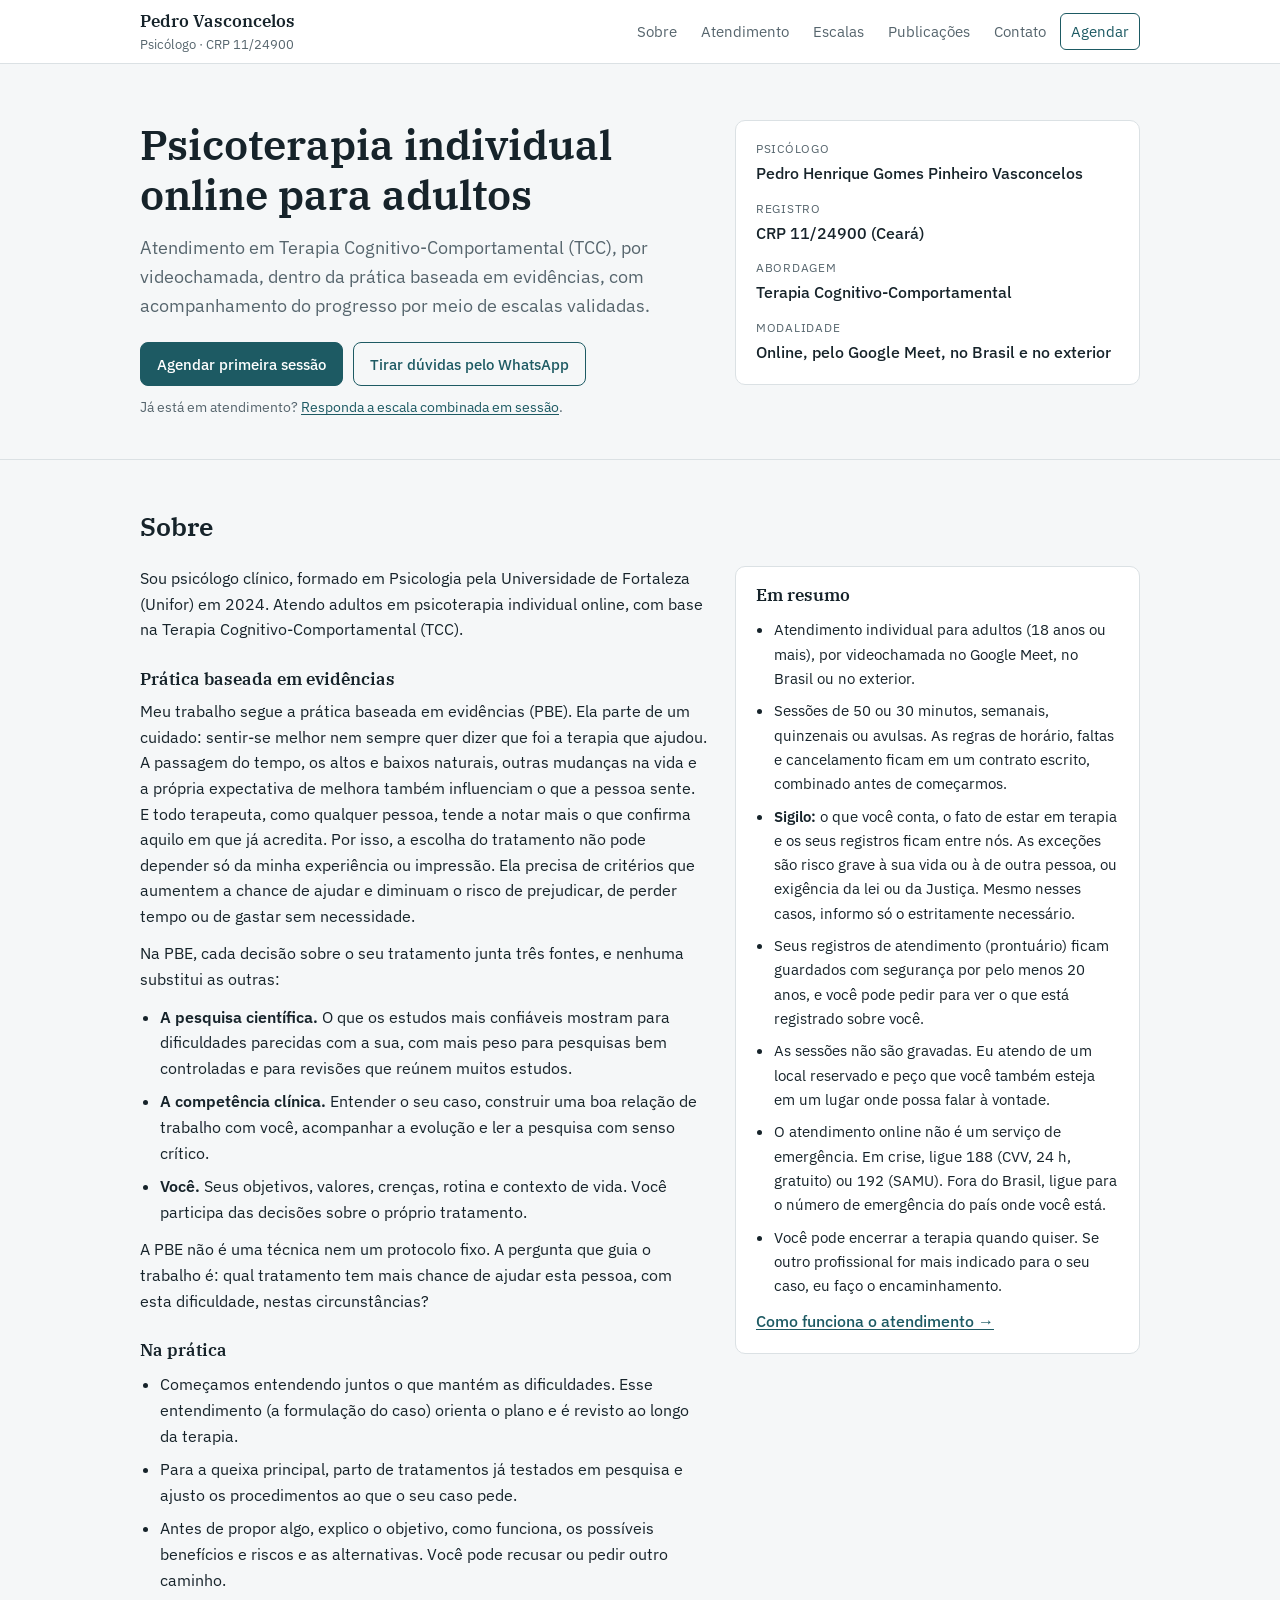
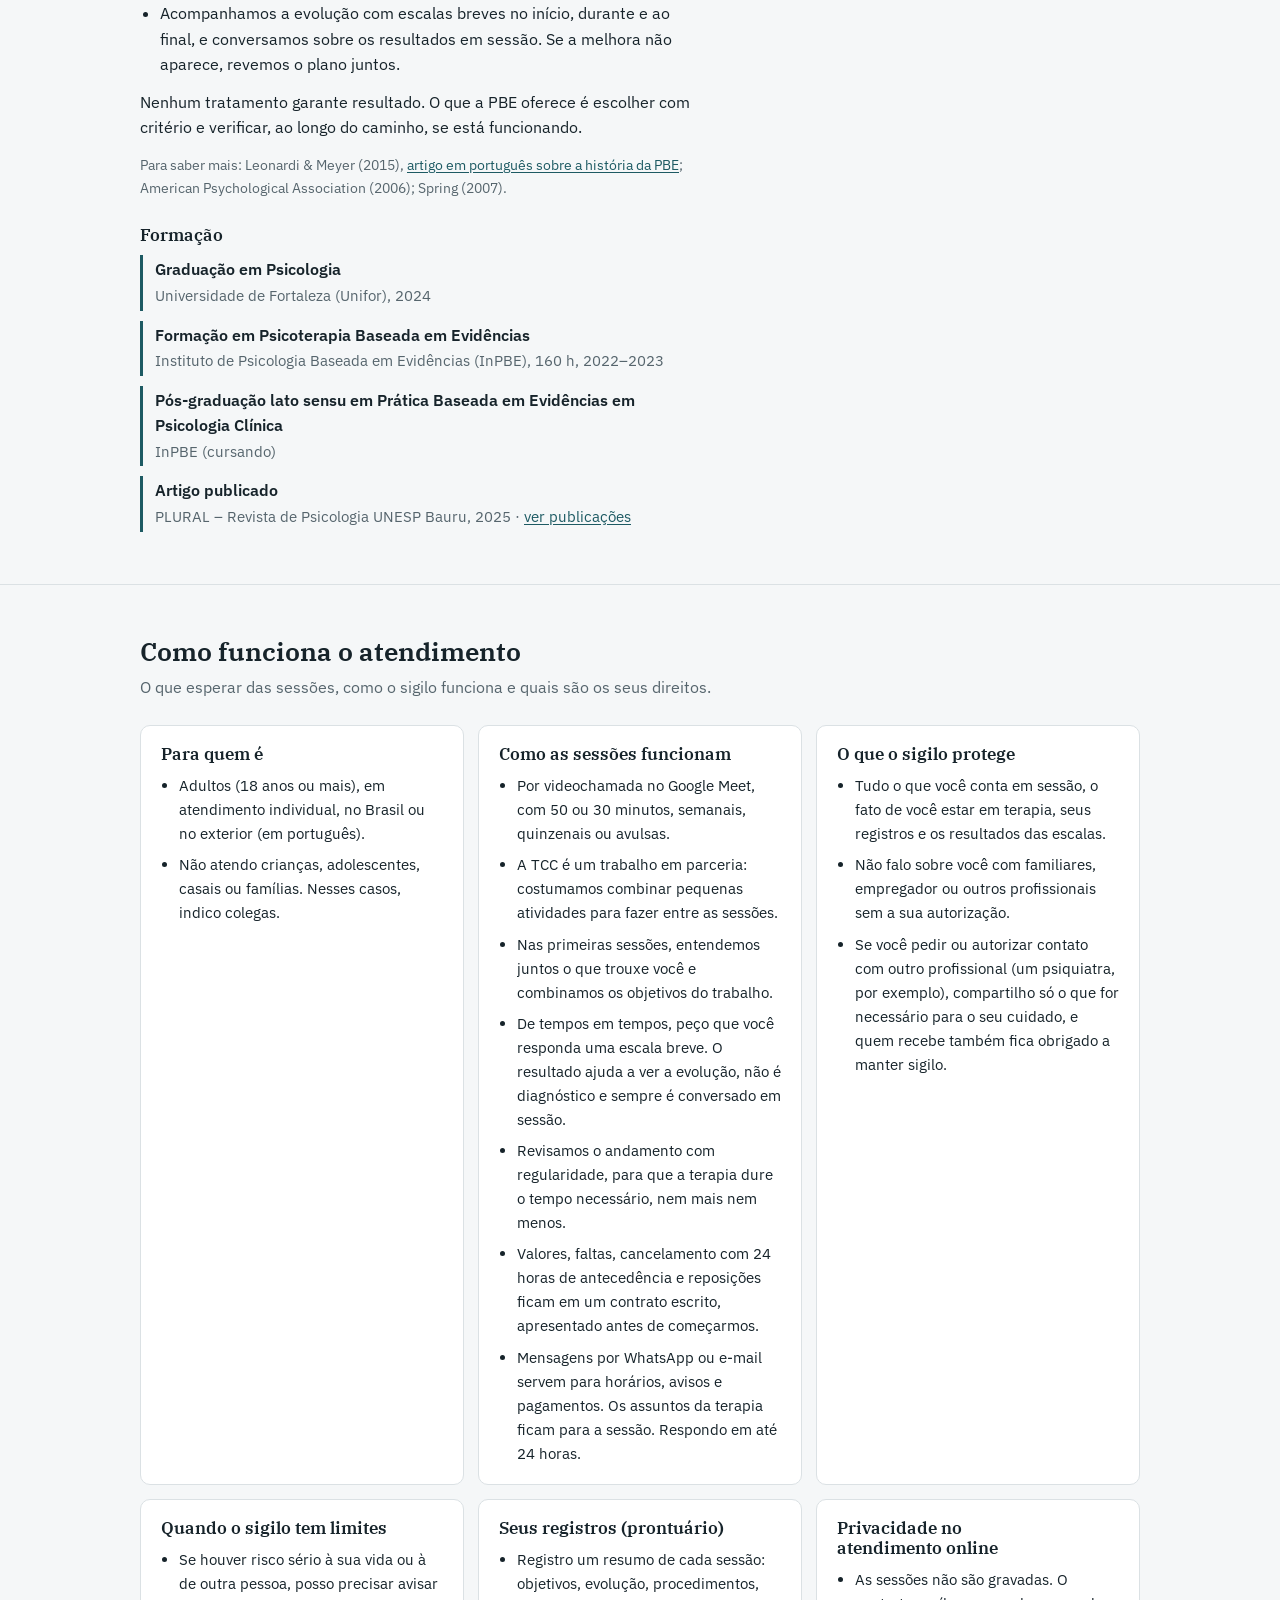
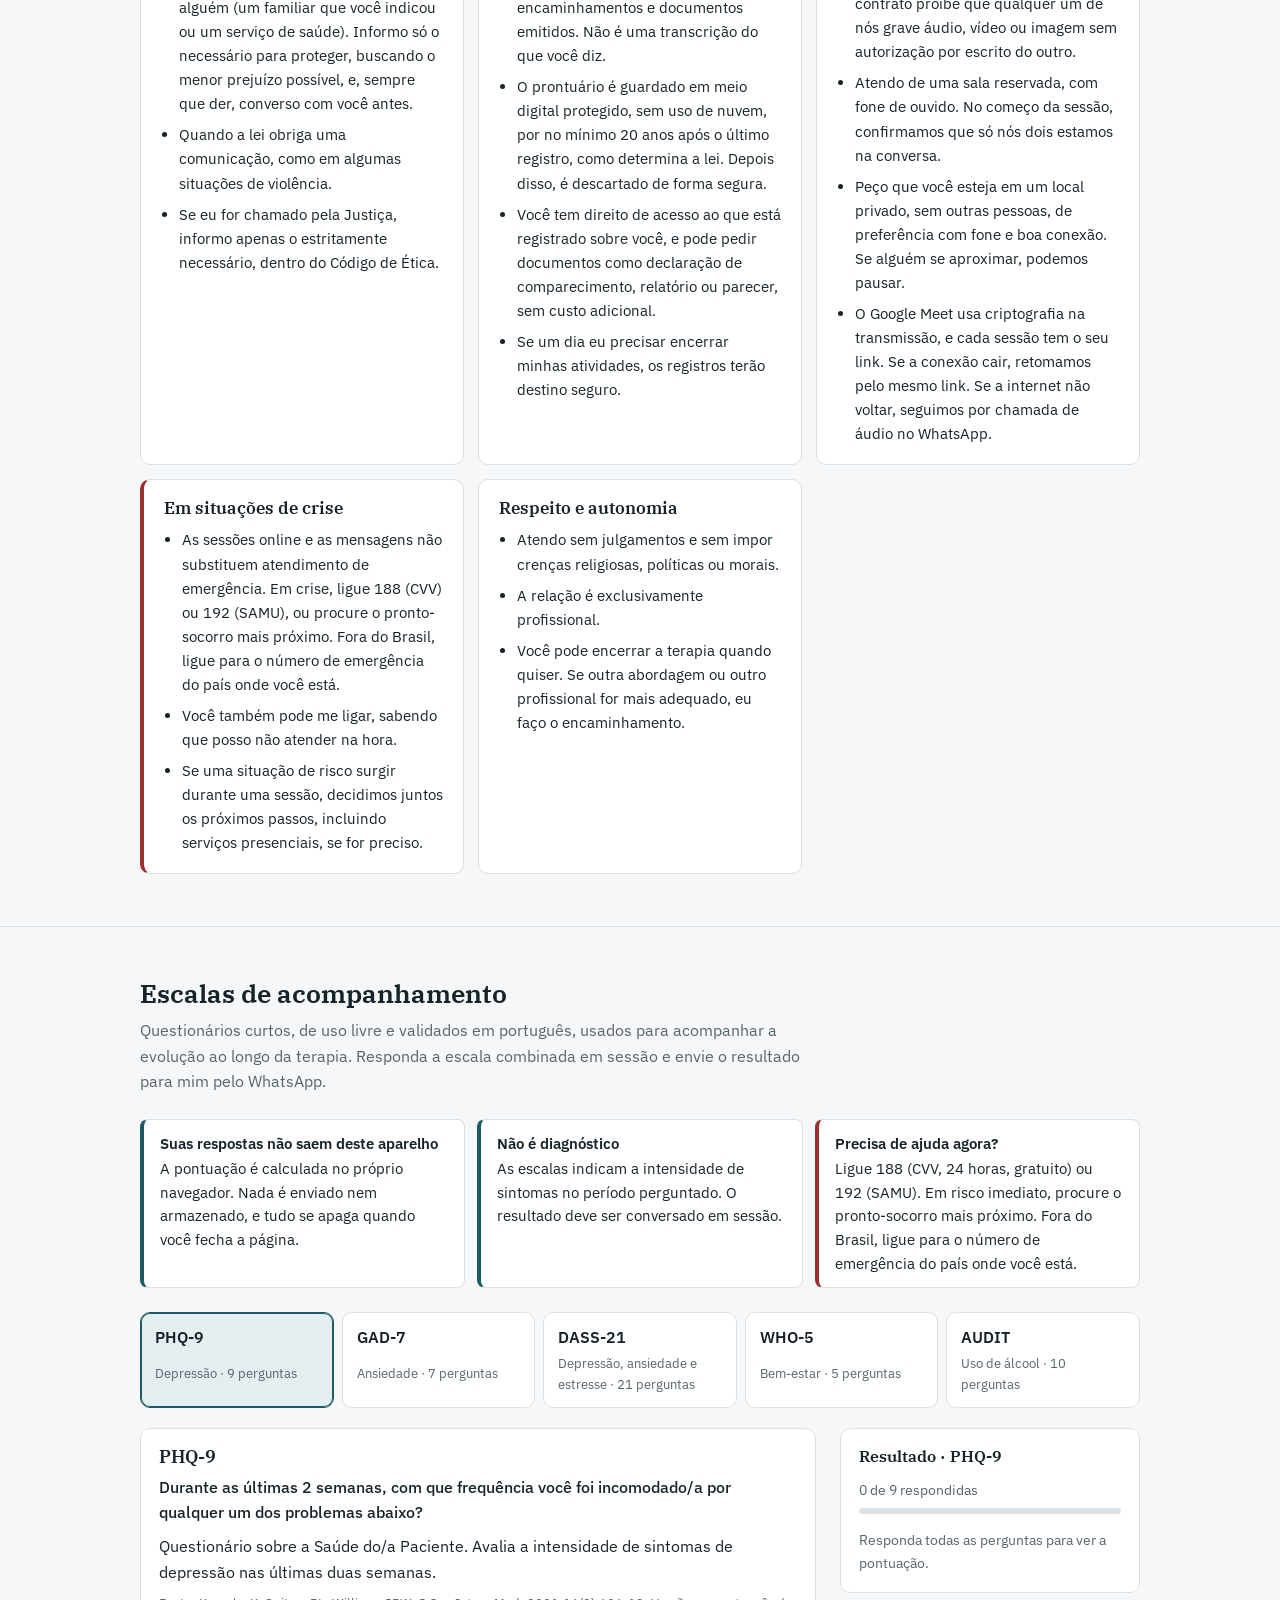
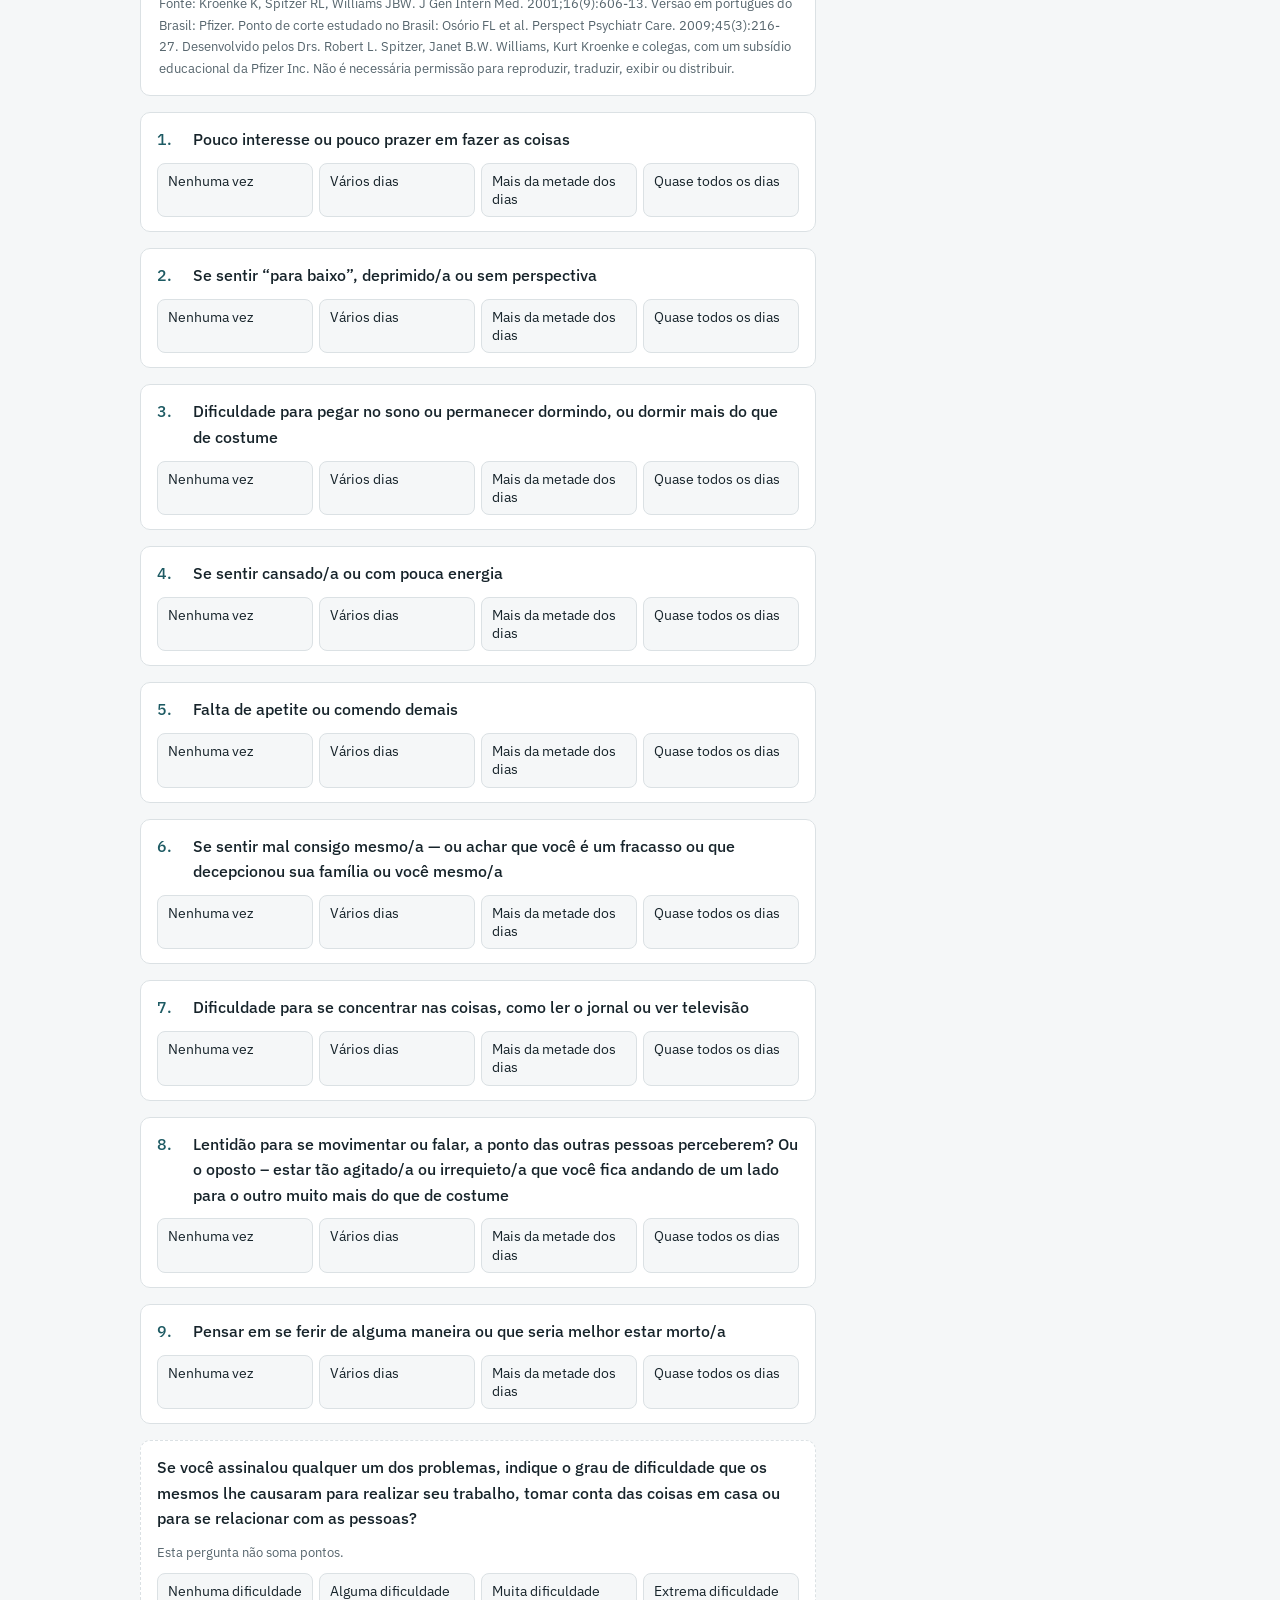
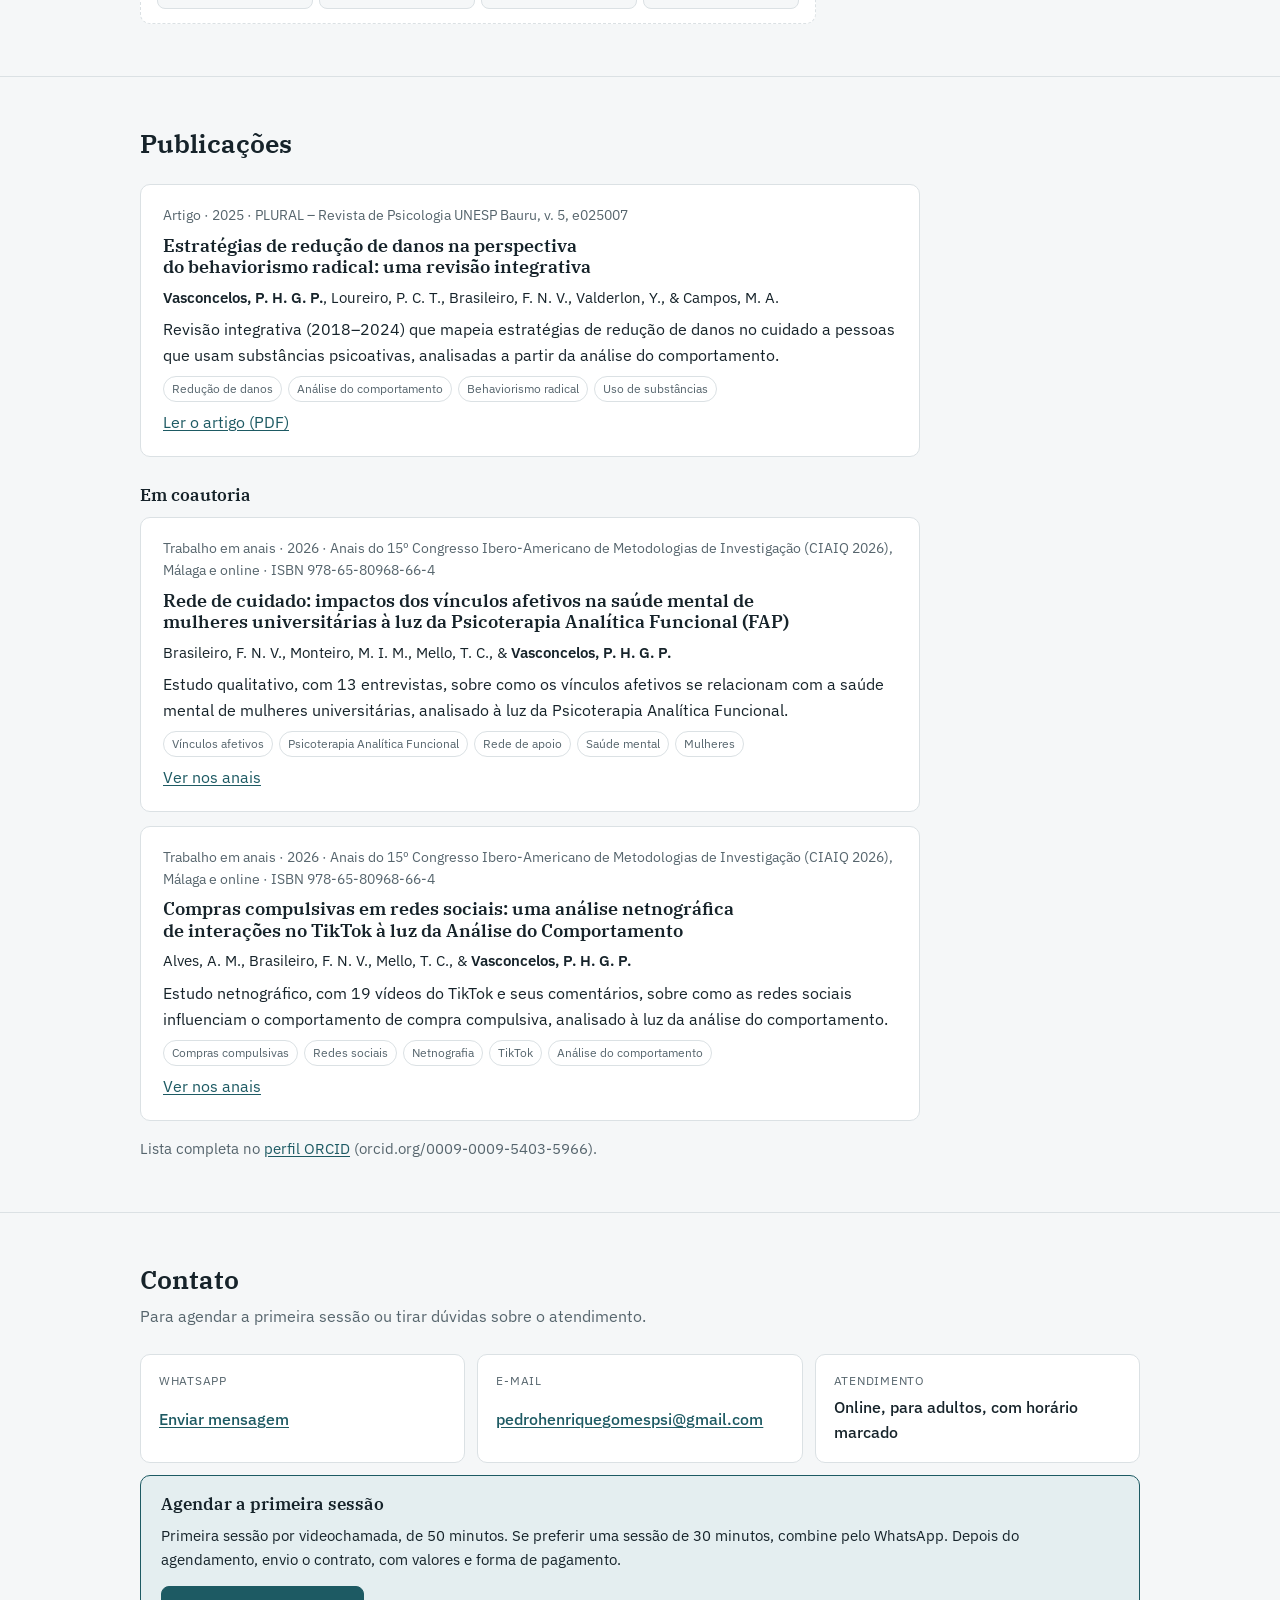
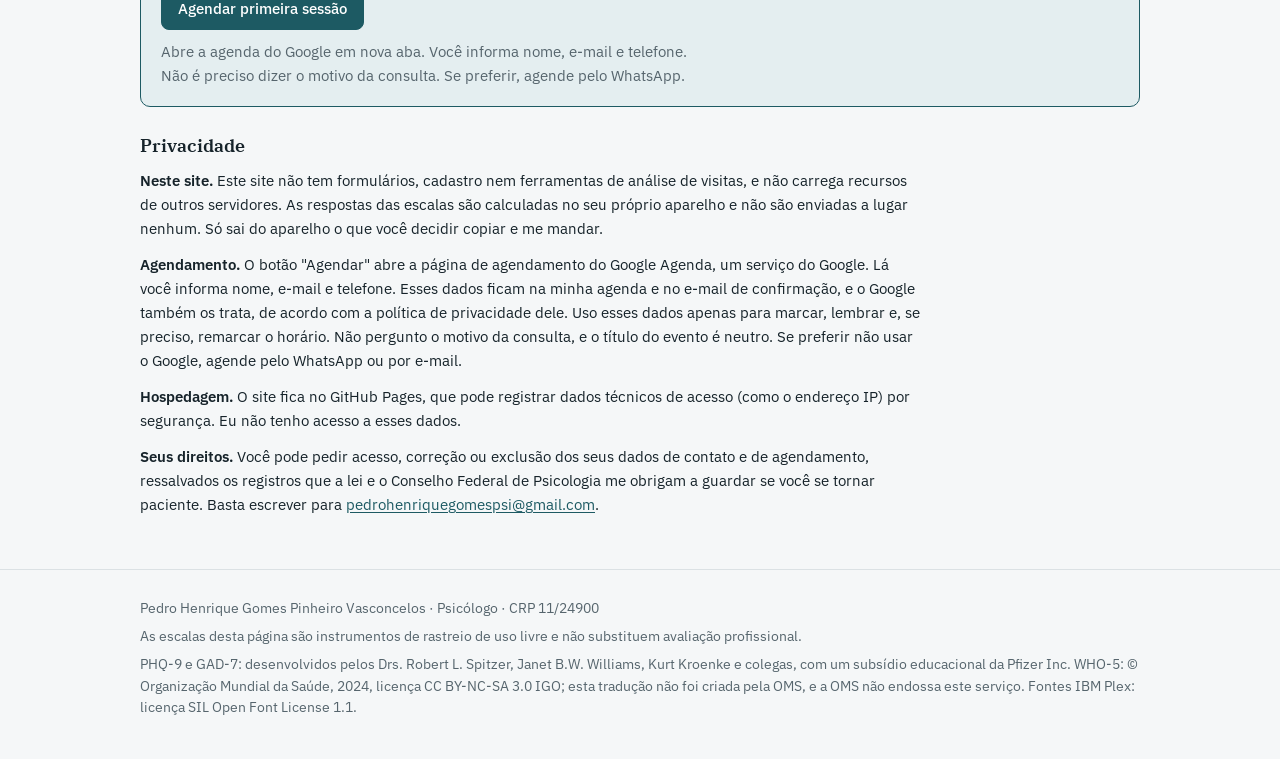
==== commit 74d660e8: "Adição das informações sobre artigos em coautoria" ====
--- a/index.html
+++ b/index.html
@@ -442,15 +442,19 @@
     <h3 class="pub-group">Em coautoria</h3>
     <div class="pub-list">
       <article class="pub">
-        <p class="meta">Trabalho em anais · 2026 · 15º Congresso Ibero-Americano de Metodologias de Investigação (CIAIQ 2026), Málaga e online · Galoá</p>
+        <p class="meta">Trabalho em anais · 2026 · Anais do 15º Congresso Ibero-Americano de Metodologias de Investigação (CIAIQ 2026), Málaga e online · ISBN 978-65-80968-66-4</p>
         <h3>Rede de cuidado: impactos dos vínculos afetivos na saúde mental de mulheres universitárias à luz da Psicoterapia Analítica Funcional (FAP)</h3>
-        <p class="authors">Brasileiro, F. N. V., et al.</p>
+        <p class="authors">Brasileiro, F. N. V., Monteiro, M. I. M., Mello, T. C., &amp; <strong>Vasconcelos, P. H. G. P.</strong></p>
+        <p>Estudo qualitativo, com 13 entrevistas, sobre como os vínculos afetivos se relacionam com a saúde mental de mulheres universitárias, analisado à luz da Psicoterapia Analítica Funcional.</p>
+        <div class="kw"><span>Vínculos afetivos</span><span>Psicoterapia Analítica Funcional</span><span>Rede de apoio</span><span>Saúde mental</span><span>Mulheres</span></div>
         <p><a href="https://proceedings.science/ciaiq-2026/trabalhos/rede-de-cuidado-impactos-dos-vinculos-afetivos-na-saude-mental-de-mulheres-unive?lang=pt-br" target="_blank" rel="noopener noreferrer">Ver nos anais</a></p>
       </article>
       <article class="pub">
-        <p class="meta">Trabalho em anais · 2026 · 15º Congresso Ibero-Americano de Metodologias de Investigação (CIAIQ 2026), Málaga e online · Galoá</p>
+        <p class="meta">Trabalho em anais · 2026 · Anais do 15º Congresso Ibero-Americano de Metodologias de Investigação (CIAIQ 2026), Málaga e online · ISBN 978-65-80968-66-4</p>
         <h3>Compras compulsivas em redes sociais: uma análise netnográfica de interações no TikTok à luz da Análise do Comportamento</h3>
-        <p class="authors">Alves, A. M., et al.</p>
+        <p class="authors">Alves, A. M., Brasileiro, F. N. V., Mello, T. C., &amp; <strong>Vasconcelos, P. H. G. P.</strong></p>
+        <p>Estudo netnográfico, com 19 vídeos do TikTok e seus comentários, sobre como as redes sociais influenciam o comportamento de compra compulsiva, analisado à luz da análise do comportamento.</p>
+        <div class="kw"><span>Compras compulsivas</span><span>Redes sociais</span><span>Netnografia</span><span>TikTok</span><span>Análise do comportamento</span></div>
         <p><a href="https://proceedings.science/ciaiq-2026/trabalhos/compras-compulsivas-em-redes-sociais-uma-analise-netnografica-de-interacoes-no-t?lang=pt-br" target="_blank" rel="noopener noreferrer">Ver nos anais</a></p>
       </article>
     </div>
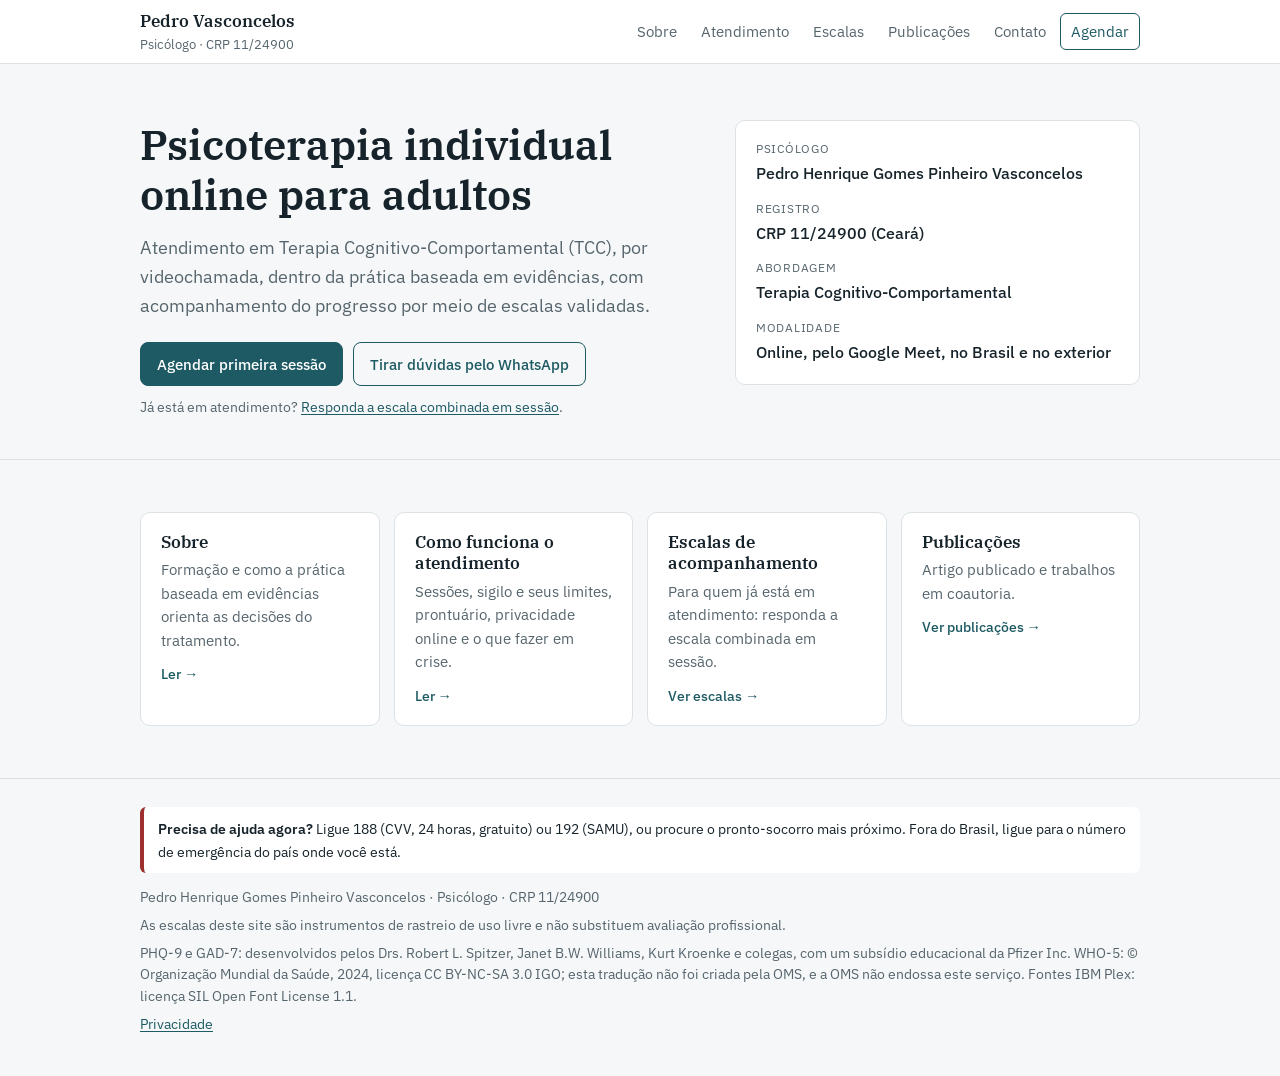
==== commit f8726cd5: "index.html: versão atual do site (v3)" ====
--- a/index.html
+++ b/index.html
@@ -4,260 +4,33 @@
 <meta charset="utf-8">
 <meta name="viewport" content="width=device-width, initial-scale=1">
 <!-- Privacidade: a página não faz nenhuma conexão com outros servidores (fontes locais, sem analytics, sem formulários). -->
-<meta http-equiv="Content-Security-Policy" content="default-src 'none'; style-src 'unsafe-inline'; script-src 'unsafe-inline'; font-src 'self'; img-src 'self' data:; base-uri 'none'; form-action 'none'">
+<meta http-equiv="Content-Security-Policy" content="default-src 'none'; style-src 'self'; script-src 'self'; font-src 'self'; img-src 'self' data:; base-uri 'none'; form-action 'none'">
 <meta name="referrer" content="no-referrer">
 <title>Pedro Vasconcelos · Psicólogo</title>
 <meta name="description" content="Pedro Henrique Gomes Pinheiro Vasconcelos, psicólogo (CRP 11/24900). Psicoterapia individual online para adultos em Terapia Cognitivo-Comportamental.">
-<style>
-/* Fontes IBM Plex hospedadas no próprio site (pasta fonts/, licença SIL OFL 1.1) */
-@font-face { font-family: "IBM Plex Sans"; font-style: normal; font-weight: 400; font-display: swap; src: url("fonts/ibm-plex-sans-latin-400-normal.woff2") format("woff2"); }
-@font-face { font-family: "IBM Plex Sans"; font-style: normal; font-weight: 500; font-display: swap; src: url("fonts/ibm-plex-sans-latin-500-normal.woff2") format("woff2"); }
-@font-face { font-family: "IBM Plex Sans"; font-style: normal; font-weight: 600; font-display: swap; src: url("fonts/ibm-plex-sans-latin-600-normal.woff2") format("woff2"); }
-@font-face { font-family: "IBM Plex Serif"; font-style: normal; font-weight: 500; font-display: swap; src: url("fonts/ibm-plex-serif-latin-500-normal.woff2") format("woff2"); }
-@font-face { font-family: "IBM Plex Serif"; font-style: normal; font-weight: 600; font-display: swap; src: url("fonts/ibm-plex-serif-latin-600-normal.woff2") format("woff2"); }
-
-/* Layout: uma coluna sóbria de leitura; escalas em painel com itens à esquerda e resultado fixo à direita */
-:root {
-  --bg: #f5f7f8;
-  --surface: #ffffff;
-  --ink: #16232a;
-  --muted: #56656d;
-  --line: #dbe1e4;
-  --accent: #1d5a63;
-  --accent-soft: #e4eef0;
-  --ok: #2d6a46;      --ok-soft: #e3f1e8;
-  --warn: #8a5d0a;    --warn-soft: #f8eedb;
-  --high: #a2481c;    --high-soft: #f9e8df;
-  --crit: #9e2f2f;    --crit-soft: #f7e3e3;
-  --font-display: "IBM Plex Serif", Georgia, "Times New Roman", serif;
-  --font-body: "IBM Plex Sans", "Segoe UI", Roboto, Helvetica, Arial, sans-serif;
-  --radius: 10px;
-  color-scheme: light;
-}
-@media (prefers-color-scheme: dark) {
-  :root:not([data-theme="light"]) {
-    --bg: #0f1619; --surface: #162127; --ink: #e5ecee; --muted: #9caab0; --line: #283840;
-    --accent: #79b8c0; --accent-soft: #1b3237;
-    --ok: #7cc79a; --ok-soft: #173326; --warn: #e2b660; --warn-soft: #352a12;
-    --high: #ee9d74; --high-soft: #3a2116; --crit: #f08b8b; --crit-soft: #3b1a1a;
-    color-scheme: dark;
-  }
-}
-:root[data-theme="dark"] {
-  --bg: #0f1619; --surface: #162127; --ink: #e5ecee; --muted: #9caab0; --line: #283840;
-  --accent: #79b8c0; --accent-soft: #1b3237;
-  --ok: #7cc79a; --ok-soft: #173326; --warn: #e2b660; --warn-soft: #352a12;
-  --high: #ee9d74; --high-soft: #3a2116; --crit: #f08b8b; --crit-soft: #3b1a1a;
-  color-scheme: dark;
-}
-
-* { box-sizing: border-box; }
-html { scroll-behavior: smooth; }
-@media (prefers-reduced-motion: reduce) { html { scroll-behavior: auto; } * { transition: none !important; } }
-body {
-  margin: 0; background: var(--bg); color: var(--ink);
-  font-family: var(--font-body); font-size: 16px; line-height: 1.6;
-}
-a { color: var(--accent); text-underline-offset: 2px; }
-a:focus-visible, button:focus-visible, input:focus-visible { outline: 2px solid var(--accent); outline-offset: 2px; border-radius: 4px; }
-h1, h2, h3 { font-family: var(--font-display); font-weight: 600; line-height: 1.2; text-wrap: balance; margin: 0; }
-h2 { font-size: 1.6rem; }
-h3 { font-size: 1.15rem; }
-p { margin: 0; }
-.wrap { max-width: 1040px; margin: 0 auto; padding: 0 20px; }
-
-/* Cabeçalho */
-.top { position: sticky; top: 0; z-index: 10; background: var(--surface); border-bottom: 1px solid var(--line); }
-.top .wrap { display: flex; align-items: center; justify-content: space-between; gap: 16px; min-height: 60px; flex-wrap: wrap; }
-.brand { display: flex; flex-direction: column; text-decoration: none; color: var(--ink); padding: 8px 0; }
-.brand strong { font-family: var(--font-display); font-weight: 600; font-size: 1.05rem; }
-.brand span { font-size: .8rem; color: var(--muted); }
-.nav { display: flex; gap: 4px; flex-wrap: wrap; align-items: center; }
-.nav a { text-decoration: none; color: var(--muted); font-size: .92rem; padding: 6px 10px; border-radius: 6px; }
-.nav a:hover { color: var(--ink); background: var(--accent-soft); }
-.nav a.nav-cta { color: var(--accent); border: 1px solid var(--accent); }
-.nav a.nav-cta:hover { background: var(--accent-soft); color: var(--accent); }
-
-/* Abertura */
-.intro { padding: 56px 0 40px; border-bottom: 1px solid var(--line); }
-.intro .wrap { display: grid; gap: 28px; grid-template-columns: minmax(0, 1.4fr) minmax(0, 1fr); align-items: start; }
-.intro h1 { font-size: clamp(1.9rem, 4vw, 2.6rem); margin-bottom: 14px; }
-.intro .lead { font-size: 1.12rem; color: var(--muted); max-width: 60ch; }
-.facts { background: var(--surface); border: 1px solid var(--line); border-radius: var(--radius); padding: 18px 20px; display: grid; gap: 12px; margin: 0; }
-.facts div { display: grid; gap: 2px; }
-.facts dt { font-size: .78rem; text-transform: uppercase; letter-spacing: .06em; color: var(--muted); }
-.facts dd { margin: 0; font-weight: 500; }
-.cta { display: flex; gap: 10px; flex-wrap: wrap; margin-top: 22px; }
-.cta-note { margin-top: 10px; font-size: .86rem; color: var(--muted); max-width: 60ch; }
-.cta-note a { color: var(--accent); }
-
-.btn { display: inline-flex; align-items: center; gap: 8px; font: inherit; font-size: .95rem; font-weight: 500; cursor: pointer;
-  padding: 9px 16px; border-radius: 8px; border: 1px solid var(--accent); background: var(--accent); color: var(--surface); text-decoration: none; }
-.btn:hover { filter: brightness(1.08); }
-.btn.ghost { background: transparent; color: var(--accent); }
-.btn.ghost:hover { background: var(--accent-soft); filter: none; }
-.btn[disabled] { opacity: .45; cursor: not-allowed; filter: none; }
-
-section { padding: 52px 0; border-bottom: 1px solid var(--line); scroll-margin-top: 64px; }
-.section-head { display: grid; gap: 8px; margin-bottom: 24px; max-width: 68ch; }
-.section-head p { color: var(--muted); }
-
-/* Sobre */
-.about { display: grid; gap: 28px; grid-template-columns: minmax(0, 1.4fr) minmax(0, 1fr); align-items: start; }
-.about p + p { margin-top: 12px; }
-.about h3 { margin: 26px 0 10px; font-size: 1.05rem; }
-.about ul.pbe { margin: 12px 0 0; padding-left: 20px; display: grid; gap: 8px; }
-.about ul.pbe b { font-weight: 600; }
-.about ul.pbe + p { margin-top: 12px; }
-.about .refs { color: var(--muted); font-size: .9rem; }
-.formacao { margin: 0; padding: 0; list-style: none; display: grid; gap: 10px; }
-.formacao li { border-left: 3px solid var(--accent); padding: 2px 0 2px 12px; }
-.formacao b { font-weight: 600; display: block; }
-.formacao span { color: var(--muted); font-size: .92rem; }
-.summary-box { background: var(--surface); border: 1px solid var(--line); border-radius: var(--radius); padding: 18px 20px; display: grid; gap: 12px; }
-.summary-box h3 { margin: 0; font-size: 1.05rem; }
-.summary-box ul { margin: 0; padding-left: 18px; display: grid; gap: 8px; font-size: .95rem; }
-.summary-box .more { font-weight: 500; }
-
-/* Como funciona o atendimento */
-.groups { display: grid; gap: 14px; grid-template-columns: repeat(auto-fit, minmax(290px, 1fr)); }
-.group { background: var(--surface); border: 1px solid var(--line); border-radius: var(--radius); padding: 18px 20px; display: grid; gap: 10px; align-content: start; }
-.group h3 { font-size: 1.05rem; }
-.group ul { margin: 0; padding-left: 18px; display: grid; gap: 7px; font-size: .94rem; }
-.group.alert { border-left: 4px solid var(--crit); }
-
-/* Avisos */
-.notes { display: grid; gap: 12px; grid-template-columns: repeat(auto-fit, minmax(260px, 1fr)); margin-bottom: 24px; }
-.note { border: 1px solid var(--line); border-left: 4px solid var(--accent); background: var(--surface); border-radius: 8px; padding: 12px 16px; font-size: .92rem; }
-.note.alert { border-left-color: var(--crit); }
-.note strong { display: block; margin-bottom: 2px; }
-
-/* Alerta do item 9 do PHQ-9 */
-.risk { border: 1px solid var(--crit); border-left: 6px solid var(--crit); background: var(--crit-soft); color: var(--ink); border-radius: var(--radius); padding: 14px 16px; display: grid; gap: 8px; font-size: .94rem; }
-.risk strong.title { color: var(--crit); font-size: 1rem; }
-.risk ul { margin: 0; padding-left: 18px; display: grid; gap: 4px; }
-.risk[hidden] { display: none; }
-
-/* Abas das escalas */
-.tabs { display: grid; gap: 8px; grid-template-columns: repeat(auto-fit, minmax(180px, 1fr)); margin-bottom: 20px; }
-.tab { text-align: left; font: inherit; cursor: pointer; background: var(--surface); color: var(--ink);
-  border: 1px solid var(--line); border-radius: var(--radius); padding: 12px 14px; display: grid; gap: 2px; }
-.tab:hover { border-color: var(--accent); }
-.tab[aria-selected="true"] { border-color: var(--accent); box-shadow: inset 0 0 0 1px var(--accent); background: var(--accent-soft); }
-.tab b { font-weight: 600; }
-.tab span { font-size: .82rem; color: var(--muted); }
-
-.scale { display: grid; gap: 24px; grid-template-columns: minmax(0, 1fr) 300px; align-items: start; }
-.scale-main { display: grid; gap: 16px; }
-.scale-info { background: var(--surface); border: 1px solid var(--line); border-radius: var(--radius); padding: 16px 18px; display: grid; gap: 8px; }
-.scale-info .instr { font-weight: 500; }
-.scale-info small { color: var(--muted); font-size: .84rem; }
-.doses { border-top: 1px solid var(--line); padding-top: 10px; display: grid; gap: 6px; font-size: .9rem; }
-.doses ul { margin: 0; padding-left: 18px; display: grid; gap: 3px; }
-.doses .who { color: var(--muted); font-size: .86rem; }
-
-.item { border: 1px solid var(--line); border-radius: var(--radius); background: var(--surface); padding: 14px 16px; margin: 0; min-width: 0; }
-.item.done { border-color: color-mix(in srgb, var(--accent) 40%, var(--line)); }
-.item.extra { border-style: dashed; }
-.item legend { float: left; width: 100%; padding: 0; font-weight: 500; margin-bottom: 10px; display: flex; gap: 10px; }
-.item .opts { clear: both; }
-.item legend .n { color: var(--accent); font-variant-numeric: tabular-nums; min-width: 1.6em; }
-.item .hint { clear: both; display: block; font-size: .82rem; color: var(--muted); margin: -4px 0 10px; }
-.opts { display: grid; gap: 6px; grid-template-columns: repeat(auto-fit, minmax(118px, 1fr)); }
-.opt { position: relative; }
-.opt input { position: absolute; opacity: 0; inset: 0; margin: 0; cursor: pointer; }
-.opt label { display: grid; gap: 2px; height: 100%; cursor: pointer; padding: 8px 10px; border: 1px solid var(--line); border-radius: 8px; font-size: .88rem; line-height: 1.3; background: var(--bg); }
-.opt input:checked + label { border-color: var(--accent); background: var(--accent-soft); box-shadow: inset 0 0 0 1px var(--accent); }
-.opt input:focus-visible + label { outline: 2px solid var(--accent); outline-offset: 2px; }
-.opt label:hover { border-color: var(--accent); }
-
-/* Painel de resultado */
-.result { position: sticky; top: 76px; background: var(--surface); border: 1px solid var(--line); border-radius: var(--radius); padding: 18px; display: grid; gap: 14px; }
-.result h3 { font-size: 1rem; }
-.progress { display: grid; gap: 6px; font-size: .85rem; color: var(--muted); }
-.bar { height: 6px; background: var(--line); border-radius: 99px; overflow: hidden; }
-.bar i { display: block; height: 100%; width: 0; background: var(--accent); transition: width .2s; }
-.score { display: grid; gap: 4px; }
-.score .big { font-family: var(--font-display); font-size: 2.4rem; font-weight: 600; font-variant-numeric: tabular-nums; line-height: 1; }
-.score .big small { font-size: 1rem; color: var(--muted); font-family: var(--font-body); font-weight: 400; }
-.chip { display: inline-block; justify-self: start; padding: 3px 10px; border-radius: 99px; font-size: .82rem; font-weight: 600; }
-.sev-0 { color: var(--ok); background: var(--ok-soft); }
-.sev-1 { color: var(--warn); background: var(--warn-soft); }
-.sev-2 { color: var(--high); background: var(--high-soft); }
-.sev-3, .sev-4 { color: var(--crit); background: var(--crit-soft); }
-.subs { display: grid; gap: 8px; margin: 0; padding: 0; list-style: none; }
-.subs li { display: flex; justify-content: space-between; align-items: center; gap: 8px; font-size: .9rem; border-top: 1px solid var(--line); padding-top: 8px; }
-.subs li b { font-variant-numeric: tabular-nums; }
-.subs .chip { font-size: .75rem; }
-.result .explain { font-size: .86rem; color: var(--muted); }
-.result .actions { display: grid; gap: 8px; }
-.result label.ini { font-size: .85rem; display: grid; gap: 4px; }
-.result input[type="text"] { font: inherit; font-size: .92rem; padding: 7px 10px; border: 1px solid var(--line); border-radius: 6px; background: var(--bg); color: var(--ink); }
-.result .risk { font-size: .86rem; padding: 10px 12px; }
-.copy-status { font-size: .84rem; color: var(--ok); min-height: 1.2em; }
-.copy-fallback { width: 100%; min-height: 120px; font: inherit; font-size: .82rem; padding: 8px; border: 1px solid var(--line); border-radius: 6px; background: var(--bg); color: var(--ink); }
-.empty { font-size: .9rem; color: var(--muted); }
-
-/* Publicações */
-.pub { background: var(--surface); border: 1px solid var(--line); border-radius: var(--radius); padding: 20px 22px; display: grid; gap: 8px; max-width: 78ch; }
-.pub .meta { font-size: .85rem; color: var(--muted); }
-.pub h3 { font-size: 1.12rem; }
-.pub .authors { font-size: .92rem; }
-.pub .kw { display: flex; gap: 6px; flex-wrap: wrap; }
-.pub .kw span { font-size: .78rem; padding: 2px 8px; border-radius: 99px; border: 1px solid var(--line); color: var(--muted); }
-.pub-group { margin: 28px 0 12px; font-size: 1.05rem; }
-.pub-list { display: grid; gap: 14px; }
-.pub-more { margin-top: 16px; font-size: .92rem; color: var(--muted); }
-
-/* Contato */
-.contact { display: grid; gap: 12px; grid-template-columns: repeat(auto-fit, minmax(240px, 1fr)); margin: 0; }
-.card { background: var(--surface); border: 1px solid var(--line); border-radius: var(--radius); padding: 16px 18px; display: grid; gap: 4px; }
-.card dt { font-size: .78rem; text-transform: uppercase; letter-spacing: .06em; color: var(--muted); }
-.card dd { margin: 0; font-weight: 500; overflow-wrap: anywhere; }
-.booking { margin-top: 12px; background: var(--accent-soft); border: 1px solid var(--accent); border-radius: var(--radius); padding: 18px 20px; display: grid; gap: 10px; scroll-margin-top: 80px; }
-.booking h3 { font-size: 1.05rem; }
-.booking p { font-size: .94rem; }
-.booking .cta-note { margin: 0; }
-.privacy { margin-top: 28px; display: grid; gap: 12px; max-width: 78ch; scroll-margin-top: 80px; }
-.privacy h3 { font-size: 1.1rem; }
-.privacy p { font-size: .94rem; color: var(--ink); }
-.privacy p b { font-weight: 600; }
-
-footer { padding: 28px 0 40px; font-size: .85rem; color: var(--muted); }
-footer .wrap { display: grid; gap: 6px; }
-
-@media (max-width: 820px) {
-  .intro .wrap, .about { grid-template-columns: 1fr; }
-  .scale { grid-template-columns: 1fr; }
-  .result { position: static; }
-}
-@media (max-width: 420px) {
-  .opts { grid-template-columns: 1fr 1fr; }
-  .nav a { padding: 6px 7px; }
-}
-</style>
+<link rel="stylesheet" href="site.css">
 </head>
-<body>
+<body data-page="inicio">
 
 <header class="top">
   <div class="wrap">
-    <a class="brand" href="#inicio">
+    <a class="brand" href="./">
       <strong>Pedro Vasconcelos</strong>
       <span>Psicólogo · CRP 11/24900</span>
     </a>
-    <nav class="nav" aria-label="Seções">
-      <a href="#sobre">Sobre</a>
-      <a href="#atendimento">Atendimento</a>
-      <a href="#escalas">Escalas</a>
-      <a href="#publicacoes">Publicações</a>
-      <a href="#contato">Contato</a>
-      <a class="nav-cta" href="#agendar">Agendar</a>
+    <nav class="nav" aria-label="Páginas">
+      <a href="sobre.html">Sobre</a>
+      <a href="atendimento.html">Atendimento</a>
+      <a href="escalas.html">Escalas</a>
+      <a href="publicacoes.html">Publicações</a>
+      <a href="contato.html">Contato</a>
+      <a class="nav-cta" href="contato.html#agendar">Agendar</a>
     </nav>
   </div>
 </header>
 
 <main>
-<div class="intro" id="inicio">
+<div class="intro">
   <div class="wrap">
     <div>
       <h1>Psicoterapia individual online para adultos</h1>
@@ -266,7 +39,7 @@
         <a class="btn js-agendar" href="https://wa.me/message/LZQEE3Y7M5ZQI1" target="_blank" rel="noopener noreferrer">Agendar primeira sessão</a>
         <a class="btn ghost" href="https://wa.me/message/LZQEE3Y7M5ZQI1" target="_blank" rel="noopener noreferrer">Tirar dúvidas pelo WhatsApp</a>
       </div>
-      <p class="cta-note">Já está em atendimento? <a href="#escalas">Responda a escala combinada em sessão</a>.</p>
+      <p class="cta-note">Já está em atendimento? <a href="escalas.html">Responda a escala combinada em sessão</a>.</p>
     </div>
     <dl class="facts">
       <div><dt>Psicólogo</dt><dd>Pedro Henrique Gomes Pinheiro Vasconcelos</dd></div>
@@ -277,218 +50,13 @@
   </div>
 </div>
 
-<section id="sobre">
+<section aria-label="Páginas do site">
   <div class="wrap">
-    <div class="section-head"><h2>Sobre</h2></div>
-    <div class="about">
-      <div>
-        <p>Sou psicólogo clínico, formado em Psicologia pela Universidade de Fortaleza (Unifor) em 2024. Atendo adultos em psicoterapia individual online, com base na Terapia Cognitivo-Comportamental (TCC).</p>
-
-        <h3>Prática baseada em evidências</h3>
-        <p>Meu trabalho segue a prática baseada em evidências (PBE). Ela parte de um cuidado: sentir-se melhor nem sempre quer dizer que foi a terapia que ajudou. A passagem do tempo, os altos e baixos naturais, outras mudanças na vida e a própria expectativa de melhora também influenciam o que a pessoa sente. E todo terapeuta, como qualquer pessoa, tende a notar mais o que confirma aquilo em que já acredita. Por isso, a escolha do tratamento não pode depender só da minha experiência ou impressão. Ela precisa de critérios que aumentem a chance de ajudar e diminuam o risco de prejudicar, de perder tempo ou de gastar sem necessidade.</p>
-        <p>Na PBE, cada decisão sobre o seu tratamento junta três fontes, e nenhuma substitui as outras:</p>
-        <ul class="pbe">
-          <li><b>A pesquisa científica.</b> O que os estudos mais confiáveis mostram para dificuldades parecidas com a sua, com mais peso para pesquisas bem controladas e para revisões que reúnem muitos estudos.</li>
-          <li><b>A competência clínica.</b> Entender o seu caso, construir uma boa relação de trabalho com você, acompanhar a evolução e ler a pesquisa com senso crítico.</li>
-          <li><b>Você.</b> Seus objetivos, valores, crenças, rotina e contexto de vida. Você participa das decisões sobre o próprio tratamento.</li>
-        </ul>
-        <p>A PBE não é uma técnica nem um protocolo fixo. A pergunta que guia o trabalho é: qual tratamento tem mais chance de ajudar esta pessoa, com esta dificuldade, nestas circunstâncias?</p>
-
-        <h3>Na prática</h3>
-        <ul class="pbe">
-          <li>Começamos entendendo juntos o que mantém as dificuldades. Esse entendimento (a formulação do caso) orienta o plano e é revisto ao longo da terapia.</li>
-          <li>Para a queixa principal, parto de tratamentos já testados em pesquisa e ajusto os procedimentos ao que o seu caso pede.</li>
-          <li>Antes de propor algo, explico o objetivo, como funciona, os possíveis benefícios e riscos e as alternativas. Você pode recusar ou pedir outro caminho.</li>
-          <li>Acompanhamos a evolução com escalas breves no início, durante e ao final, e conversamos sobre os resultados em sessão. Se a melhora não aparece, revemos o plano juntos.</li>
-        </ul>
-        <p>Nenhum tratamento garante resultado. O que a PBE oferece é escolher com critério e verificar, ao longo do caminho, se está funcionando.</p>
-        <p class="refs">Para saber mais: Leonardi &amp; Meyer (2015), <a href="https://doi.org/10.1590/1982-3703001552014" target="_blank" rel="noopener noreferrer">artigo em português sobre a história da PBE</a>; American Psychological Association (2006); Spring (2007).</p>
-
-        <h3>Formação</h3>
-        <ul class="formacao">
-          <li><b>Graduação em Psicologia</b><span>Universidade de Fortaleza (Unifor), 2024</span></li>
-          <li><b>Formação em Psicoterapia Baseada em Evidências</b><span>Instituto de Psicologia Baseada em Evidências (InPBE), 160 h, 2022–2023</span></li>
-          <li><b>Pós-graduação lato sensu em Prática Baseada em Evidências em Psicologia Clínica</b><span>InPBE (cursando)</span></li>
-          <li><b>Artigo publicado</b><span>PLURAL – Revista de Psicologia UNESP Bauru, 2025 · <a href="#publicacoes">ver publicações</a></span></li>
-        </ul>
-      </div>
-      <aside class="summary-box" aria-labelledby="resumo-titulo">
-        <h3 id="resumo-titulo">Em resumo</h3>
-        <ul>
-          <li>Atendimento individual para adultos (18 anos ou mais), por videochamada no Google Meet, no Brasil ou no exterior.</li>
-          <li>Sessões de 50 ou 30 minutos, semanais, quinzenais ou avulsas. As regras de horário, faltas e cancelamento ficam em um contrato escrito, combinado antes de começarmos.</li>
-          <li><strong>Sigilo:</strong> o que você conta, o fato de estar em terapia e os seus registros ficam entre nós. As exceções são risco grave à sua vida ou à de outra pessoa, ou exigência da lei ou da Justiça. Mesmo nesses casos, informo só o estritamente necessário.</li>
-          <li>Seus registros de atendimento (prontuário) ficam guardados com segurança por pelo menos 20 anos, e você pode pedir para ver o que está registrado sobre você.</li>
-          <li>As sessões não são gravadas. Eu atendo de um local reservado e peço que você também esteja em um lugar onde possa falar à vontade.</li>
-          <li>O atendimento online não é um serviço de emergência. Em crise, ligue 188 (CVV, 24 h, gratuito) ou 192 (SAMU). Fora do Brasil, ligue para o número de emergência do país onde você está.</li>
-          <li>Você pode encerrar a terapia quando quiser. Se outro profissional for mais indicado para o seu caso, eu faço o encaminhamento.</li>
-        </ul>
-        <a class="more" href="#atendimento">Como funciona o atendimento →</a>
-      </aside>
-    </div>
-  </div>
-</section>
-
-<section id="atendimento">
-  <div class="wrap">
-    <div class="section-head">
-      <h2>Como funciona o atendimento</h2>
-      <p>O que esperar das sessões, como o sigilo funciona e quais são os seus direitos.</p>
-    </div>
-    <div class="groups">
-      <article class="group">
-        <h3>Para quem é</h3>
-        <ul>
-          <li>Adultos (18 anos ou mais), em atendimento individual, no Brasil ou no exterior (em português).</li>
-          <li>Não atendo crianças, adolescentes, casais ou famílias. Nesses casos, indico colegas.</li>
-        </ul>
-      </article>
-      <article class="group">
-        <h3>Como as sessões funcionam</h3>
-        <ul>
-          <li>Por videochamada no Google Meet, com 50 ou 30 minutos, semanais, quinzenais ou avulsas.</li>
-          <li>A TCC é um trabalho em parceria: costumamos combinar pequenas atividades para fazer entre as sessões.</li>
-          <li>Nas primeiras sessões, entendemos juntos o que trouxe você e combinamos os objetivos do trabalho.</li>
-          <li>De tempos em tempos, peço que você responda uma escala breve. O resultado ajuda a ver a evolução, não é diagnóstico e sempre é conversado em sessão.</li>
-          <li>Revisamos o andamento com regularidade, para que a terapia dure o tempo necessário, nem mais nem menos.</li>
-          <li>Valores, faltas, cancelamento com 24 horas de antecedência e reposições ficam em um contrato escrito, apresentado antes de começarmos.</li>
-          <li>Mensagens por WhatsApp ou e-mail servem para horários, avisos e pagamentos. Os assuntos da terapia ficam para a sessão. Respondo em até 24 horas.</li>
-        </ul>
-      </article>
-      <article class="group">
-        <h3>O que o sigilo protege</h3>
-        <ul>
-          <li>Tudo o que você conta em sessão, o fato de você estar em terapia, seus registros e os resultados das escalas.</li>
-          <li>Não falo sobre você com familiares, empregador ou outros profissionais sem a sua autorização.</li>
-          <li>Se você pedir ou autorizar contato com outro profissional (um psiquiatra, por exemplo), compartilho só o que for necessário para o seu cuidado, e quem recebe também fica obrigado a manter sigilo.</li>
-        </ul>
-      </article>
-      <article class="group">
-        <h3>Quando o sigilo tem limites</h3>
-        <ul>
-          <li>Se houver risco sério à sua vida ou à de outra pessoa, posso precisar avisar alguém (um familiar que você indicou ou um serviço de saúde). Informo só o necessário para proteger, buscando o menor prejuízo possível, e, sempre que der, converso com você antes.</li>
-          <li>Quando a lei obriga uma comunicação, como em algumas situações de violência.</li>
-          <li>Se eu for chamado pela Justiça, informo apenas o estritamente necessário, dentro do Código de Ética.</li>
-        </ul>
-      </article>
-      <article class="group">
-        <h3>Seus registros (prontuário)</h3>
-        <ul>
-          <li>Registro um resumo de cada sessão: objetivos, evolução, procedimentos, encaminhamentos e documentos emitidos. Não é uma transcrição do que você diz.</li>
-          <li>O prontuário é guardado em meio digital protegido, sem uso de nuvem, por no mínimo 20 anos após o último registro, como determina a lei. Depois disso, é descartado de forma segura.</li>
-          <li>Você tem direito de acesso ao que está registrado sobre você, e pode pedir documentos como declaração de comparecimento, relatório ou parecer, sem custo adicional.</li>
-          <li>Se um dia eu precisar encerrar minhas atividades, os registros terão destino seguro.</li>
-        </ul>
-      </article>
-      <article class="group">
-        <h3>Privacidade no atendimento online</h3>
-        <ul>
-          <li>As sessões não são gravadas. O contrato proíbe que qualquer um de nós grave áudio, vídeo ou imagem sem autorização por escrito do outro.</li>
-          <li>Atendo de uma sala reservada, com fone de ouvido. No começo da sessão, confirmamos que só nós dois estamos na conversa.</li>
-          <li>Peço que você esteja em um local privado, sem outras pessoas, de preferência com fone e boa conexão. Se alguém se aproximar, podemos pausar.</li>
-          <li>O Google Meet usa criptografia na transmissão, e cada sessão tem o seu link. Se a conexão cair, retomamos pelo mesmo link. Se a internet não voltar, seguimos por chamada de áudio no WhatsApp.</li>
-        </ul>
-      </article>
-      <article class="group alert">
-        <h3>Em situações de crise</h3>
-        <ul>
-          <li>As sessões online e as mensagens não substituem atendimento de emergência. Em crise, ligue 188 (CVV) ou 192 (SAMU), ou procure o pronto-socorro mais próximo. Fora do Brasil, ligue para o número de emergência do país onde você está.</li>
-          <li>Você também pode me ligar, sabendo que posso não atender na hora.</li>
-          <li>Se uma situação de risco surgir durante uma sessão, decidimos juntos os próximos passos, incluindo serviços presenciais, se for preciso.</li>
-        </ul>
-      </article>
-      <article class="group">
-        <h3>Respeito e autonomia</h3>
-        <ul>
-          <li>Atendo sem julgamentos e sem impor crenças religiosas, políticas ou morais.</li>
-          <li>A relação é exclusivamente profissional.</li>
-          <li>Você pode encerrar a terapia quando quiser. Se outra abordagem ou outro profissional for mais adequado, eu faço o encaminhamento.</li>
-        </ul>
-      </article>
-    </div>
-  </div>
-</section>
-
-<section id="escalas">
-  <div class="wrap">
-    <div class="section-head">
-      <h2>Escalas de acompanhamento</h2>
-      <p>Questionários curtos, de uso livre e validados em português, usados para acompanhar a evolução ao longo da terapia. Responda a escala combinada em sessão e envie o resultado para mim pelo WhatsApp.</p>
-    </div>
-
-    <div class="notes">
-      <div class="note"><strong>Suas respostas não saem deste aparelho</strong>A pontuação é calculada no próprio navegador. Nada é enviado nem armazenado, e tudo se apaga quando você fecha a página.</div>
-      <div class="note"><strong>Não é diagnóstico</strong>As escalas indicam a intensidade de sintomas no período perguntado. O resultado deve ser conversado em sessão.</div>
-      <div class="note alert"><strong>Precisa de ajuda agora?</strong>Ligue 188 (CVV, 24 horas, gratuito) ou 192 (SAMU). Em risco imediato, procure o pronto-socorro mais próximo. Fora do Brasil, ligue para o número de emergência do país onde você está.</div>
-    </div>
-
-    <div class="tabs" role="tablist" aria-label="Escalas" id="tabs"></div>
-    <div id="panel" role="tabpanel"></div>
-  </div>
-</section>
-
-<section id="publicacoes">
-  <div class="wrap">
-    <div class="section-head"><h2>Publicações</h2></div>
-    <article class="pub">
-      <p class="meta">Artigo · 2025 · PLURAL – Revista de Psicologia UNESP Bauru, v. 5, e025007</p>
-      <h3>Estratégias de redução de danos na perspectiva do behaviorismo radical: uma revisão integrativa</h3>
-      <p class="authors"><strong>Vasconcelos, P. H. G. P.</strong>, Loureiro, P. C. T., Brasileiro, F. N. V., Valderlon, Y., &amp; Campos, M. A.</p>
-      <p>Revisão integrativa (2018–2024) que mapeia estratégias de redução de danos no cuidado a pessoas que usam substâncias psicoativas, analisadas a partir da análise do comportamento.</p>
-      <div class="kw"><span>Redução de danos</span><span>Análise do comportamento</span><span>Behaviorismo radical</span><span>Uso de substâncias</span></div>
-      <p><a href="https://revistaplural.emnuvens.com.br/prp/article/download/125/84/1172" target="_blank" rel="noopener noreferrer">Ler o artigo (PDF)</a></p>
-    </article>
-
-    <h3 class="pub-group">Em coautoria</h3>
-    <div class="pub-list">
-      <article class="pub">
-        <p class="meta">Trabalho em anais · 2026 · Anais do 15º Congresso Ibero-Americano de Metodologias de Investigação (CIAIQ 2026), Málaga e online · ISBN 978-65-80968-66-4</p>
-        <h3>Rede de cuidado: impactos dos vínculos afetivos na saúde mental de mulheres universitárias à luz da Psicoterapia Analítica Funcional (FAP)</h3>
-        <p class="authors">Brasileiro, F. N. V., Monteiro, M. I. M., Mello, T. C., &amp; <strong>Vasconcelos, P. H. G. P.</strong></p>
-        <p>Estudo qualitativo, com 13 entrevistas, sobre como os vínculos afetivos se relacionam com a saúde mental de mulheres universitárias, analisado à luz da Psicoterapia Analítica Funcional.</p>
-        <div class="kw"><span>Vínculos afetivos</span><span>Psicoterapia Analítica Funcional</span><span>Rede de apoio</span><span>Saúde mental</span><span>Mulheres</span></div>
-        <p><a href="https://proceedings.science/ciaiq-2026/trabalhos/rede-de-cuidado-impactos-dos-vinculos-afetivos-na-saude-mental-de-mulheres-unive?lang=pt-br" target="_blank" rel="noopener noreferrer">Ver nos anais</a></p>
-      </article>
-      <article class="pub">
-        <p class="meta">Trabalho em anais · 2026 · Anais do 15º Congresso Ibero-Americano de Metodologias de Investigação (CIAIQ 2026), Málaga e online · ISBN 978-65-80968-66-4</p>
-        <h3>Compras compulsivas em redes sociais: uma análise netnográfica de interações no TikTok à luz da Análise do Comportamento</h3>
-        <p class="authors">Alves, A. M., Brasileiro, F. N. V., Mello, T. C., &amp; <strong>Vasconcelos, P. H. G. P.</strong></p>
-        <p>Estudo netnográfico, com 19 vídeos do TikTok e seus comentários, sobre como as redes sociais influenciam o comportamento de compra compulsiva, analisado à luz da análise do comportamento.</p>
-        <div class="kw"><span>Compras compulsivas</span><span>Redes sociais</span><span>Netnografia</span><span>TikTok</span><span>Análise do comportamento</span></div>
-        <p><a href="https://proceedings.science/ciaiq-2026/trabalhos/compras-compulsivas-em-redes-sociais-uma-analise-netnografica-de-interacoes-no-t?lang=pt-br" target="_blank" rel="noopener noreferrer">Ver nos anais</a></p>
-      </article>
-    </div>
-    <p class="pub-more">Lista completa no <a href="https://orcid.org/0009-0009-5403-5966" target="_blank" rel="noopener noreferrer">perfil ORCID</a> (orcid.org/0009-0009-5403-5966).</p>
-  </div>
-</section>
-
-<section id="contato">
-  <div class="wrap">
-    <div class="section-head">
-      <h2>Contato</h2>
-      <p>Para agendar a primeira sessão ou tirar dúvidas sobre o atendimento.</p>
-    </div>
-    <dl class="contact">
-      <div class="card"><dt>WhatsApp</dt><dd><a href="https://wa.me/message/LZQEE3Y7M5ZQI1" target="_blank" rel="noopener noreferrer">Enviar mensagem</a></dd></div>
-      <div class="card"><dt>E-mail</dt><dd><a href="mailto:pedrohenriquegomespsi@gmail.com">pedrohenriquegomespsi@gmail.com</a></dd></div>
-      <div class="card"><dt>Atendimento</dt><dd>Online, para adultos, com horário marcado</dd></div>
-    </dl>
-
-    <div class="booking" id="agendar">
-      <h3>Agendar a primeira sessão</h3>
-      <p>Primeira sessão por videochamada, de 50 minutos. Se preferir uma sessão de 30 minutos, combine pelo WhatsApp. Depois do agendamento, envio o contrato, com valores e forma de pagamento.</p>
-      <div class="cta" style="margin-top:4px">
-        <a class="btn js-agendar" href="https://wa.me/message/LZQEE3Y7M5ZQI1" target="_blank" rel="noopener noreferrer">Agendar primeira sessão</a>
-      </div>
-      <p class="cta-note js-agendar-nota">Por enquanto, o agendamento é feito pelo WhatsApp.</p>
-    </div>
-
-    <div class="privacy" id="privacidade">
-      <h3>Privacidade</h3>
-      <p><b>Neste site.</b> Este site não tem formulários, cadastro nem ferramentas de análise de visitas, e não carrega recursos de outros servidores. As respostas das escalas são calculadas no seu próprio aparelho e não são enviadas a lugar nenhum. Só sai do aparelho o que você decidir copiar e me mandar.</p>
-      <p class="js-agenda-only" hidden><b>Agendamento.</b> O botão "Agendar" abre a página de agendamento do Google Agenda, um serviço do Google. Lá você informa nome, e-mail e telefone. Esses dados ficam na minha agenda e no e-mail de confirmação, e o Google também os trata, de acordo com a política de privacidade dele. Uso esses dados apenas para marcar, lembrar e, se preciso, remarcar o horário. Não pergunto o motivo da consulta, e o título do evento é neutro. Se preferir não usar o Google, agende pelo WhatsApp ou por e-mail.</p>
-      <p><b>Hospedagem.</b> O site fica no GitHub Pages, que pode registrar dados técnicos de acesso (como o endereço IP) por segurança. Eu não tenho acesso a esses dados.</p>
-      <p><b>Seus direitos.</b> Você pode pedir acesso, correção ou exclusão dos seus dados de contato e de agendamento, ressalvados os registros que a lei e o Conselho Federal de Psicologia me obrigam a guardar se você se tornar paciente. Basta escrever para <a href="mailto:pedrohenriquegomespsi@gmail.com">pedrohenriquegomespsi@gmail.com</a>.</p>
+    <div class="shortcuts">
+      <a class="shortcut" href="sobre.html"><span class="t">Sobre</span><span class="d">Formação e como a prática baseada em evidências orienta as decisões do tratamento.</span><span class="go">Ler →</span></a>
+      <a class="shortcut" href="atendimento.html"><span class="t">Como funciona o atendimento</span><span class="d">Sessões, sigilo e seus limites, prontuário, privacidade online e o que fazer em crise.</span><span class="go">Ler →</span></a>
+      <a class="shortcut" href="escalas.html"><span class="t">Escalas de acompanhamento</span><span class="d">Para quem já está em atendimento: responda a escala combinada em sessão.</span><span class="go">Ver escalas →</span></a>
+      <a class="shortcut" href="publicacoes.html"><span class="t">Publicações</span><span class="d">Artigo publicado e trabalhos em coautoria.</span><span class="go">Ver publicações →</span></a>
     </div>
   </div>
 </section>
@@ -496,459 +64,14 @@
 
 <footer>
   <div class="wrap">
+    <p class="crisis"><strong>Precisa de ajuda agora?</strong> Ligue 188 (CVV, 24 horas, gratuito) ou 192 (SAMU), ou procure o pronto-socorro mais próximo. Fora do Brasil, ligue para o número de emergência do país onde você está.</p>
     <p>Pedro Henrique Gomes Pinheiro Vasconcelos · Psicólogo · CRP 11/24900</p>
-    <p>As escalas desta página são instrumentos de rastreio de uso livre e não substituem avaliação profissional.</p>
+    <p>As escalas deste site são instrumentos de rastreio de uso livre e não substituem avaliação profissional.</p>
     <p>PHQ-9 e GAD-7: desenvolvidos pelos Drs. Robert L. Spitzer, Janet B.W. Williams, Kurt Kroenke e colegas, com um subsídio educacional da Pfizer Inc. WHO-5: © Organização Mundial da Saúde, 2024, licença CC BY-NC-SA 3.0 IGO; esta tradução não foi criada pela OMS, e a OMS não endossa este serviço. Fontes IBM Plex: licença SIL Open Font License 1.1.</p>
+    <p><a href="contato.html#privacidade">Privacidade</a></p>
   </div>
 </footer>
 
-<script>
-(function () {
-  "use strict";
-
-  /* ============================================================
-     AGENDAMENTO: cole aqui o link da página "Primeira sessão"
-     do Google Agenda (ex.: "https://calendar.app.google/...").
-     Enquanto ficar vazio, os botões de agendamento abrem o WhatsApp.
-     ============================================================ */
-  var AGENDA_URL = "https://calendar.app.google/9tmCYK5vvfoNFWci6";
-
-  function setupAgenda() {
-    if (!AGENDA_URL) return;
-    Array.prototype.forEach.call(document.querySelectorAll(".js-agendar"), function (a) { a.href = AGENDA_URL; });
-    Array.prototype.forEach.call(document.querySelectorAll(".js-agendar-nota"), function (p) {
-      p.textContent = "Abre a agenda do Google em nova aba. Você informa nome, e-mail e telefone. Não é preciso dizer o motivo da consulta. Se preferir, agende pelo WhatsApp.";
-    });
-    Array.prototype.forEach.call(document.querySelectorAll(".js-agenda-only"), function (p) { p.hidden = false; });
-  }
-  setupAgenda();
-
-  function opts(labels, values) {
-    return labels.map(function (t, i) { return { t: t, v: values ? values[i] : i }; });
-  }
-
-  var FREQ = opts(["Nenhuma vez", "Vários dias", "Mais da metade dos dias", "Quase todos os dias"]);
-  var DASS = opts(["Não se aplicou de maneira alguma", "Aplicou-se em algum grau, ou por pouco tempo", "Aplicou-se em algum grau considerável, ou por uma boa parte do tempo", "Aplicou-se muito, ou na maioria do tempo"]);
-  var WHO = opts(["O tempo todo", "A maioria do tempo", "Mais do que a metade do tempo", "Menos do que a metade do tempo", "Às vezes", "Em nenhum momento"], [5, 4, 3, 2, 1, 0]);
-  var AUD_FREQ = opts(["Nunca", "Menos que uma vez ao mês", "Uma vez ao mês", "Uma vez por semana", "Todos os dias ou quase todos"]);
-  var AUD_SIM = opts(["Não", "Sim, mas não no último ano", "Sim, durante o último ano"], [0, 2, 4]);
-
-  function band(score, cuts) {
-    for (var i = 0; i < cuts.length; i++) {
-      if (score <= cuts[i].max) return { label: cuts[i].label, sev: cuts[i].sev };
-    }
-    var last = cuts[cuts.length - 1];
-    return { label: last.label, sev: last.sev };
-  }
-  function sum(a) { return a.reduce(function (s, v) { return s + v; }, 0); }
-
-  var RISK_HTML =
-    "<strong class=\"title\">Sua resposta merece atenção agora.</strong>" +
-    "<p>Você marcou que, nas últimas duas semanas, teve pensamentos de se ferir ou de que seria melhor estar morto(a).</p>" +
-    "<ul>" +
-    "<li>Se você corre perigo agora ou pensa em se ferir: ligue <strong>192 (SAMU)</strong> ou vá ao pronto-socorro mais próximo. Fora do Brasil, ligue para o número de emergência local.</li>" +
-    "<li>Para conversar com alguém agora, a qualquer hora: <strong>188 (CVV)</strong>, gratuito.</li>" +
-    "<li>Envie este resultado para mim. Eu posso não ver a mensagem na hora; por isso, se for urgente, não espere a minha resposta.</li>" +
-    "</ul>";
-
-  var SCALES = [
-    {
-      id: "phq-9", name: "PHQ-9", sub: "Depressão · 9 perguntas",
-      instr: "Durante as últimas 2 semanas, com que frequência você foi incomodado/a por qualquer um dos problemas abaixo?",
-      about: "Questionário sobre a Saúde do/a Paciente. Avalia a intensidade de sintomas de depressão nas últimas duas semanas.",
-      ref: "Kroenke K, Spitzer RL, Williams JBW. J Gen Intern Med. 2001;16(9):606-13. Versão em português do Brasil: Pfizer. Ponto de corte estudado no Brasil: Osório FL et al. Perspect Psychiatr Care. 2009;45(3):216-27. Desenvolvido pelos Drs. Robert L. Spitzer, Janet B.W. Williams, Kurt Kroenke e colegas, com um subsídio educacional da Pfizer Inc. Não é necessária permissão para reproduzir, traduzir, exibir ou distribuir.",
-      options: FREQ,
-      riskItem: 8,
-      items: [
-        "Pouco interesse ou pouco prazer em fazer as coisas",
-        "Se sentir “para baixo”, deprimido/a ou sem perspectiva",
-        "Dificuldade para pegar no sono ou permanecer dormindo, ou dormir mais do que de costume",
-        "Se sentir cansado/a ou com pouca energia",
-        "Falta de apetite ou comendo demais",
-        "Se sentir mal consigo mesmo/a — ou achar que você é um fracasso ou que decepcionou sua família ou você mesmo/a",
-        "Dificuldade para se concentrar nas coisas, como ler o jornal ou ver televisão",
-        "Lentidão para se movimentar ou falar, a ponto das outras pessoas perceberem? Ou o oposto – estar tão agitado/a ou irrequieto/a que você fica andando de um lado para o outro muito mais do que de costume",
-        "Pensar em se ferir de alguma maneira ou que seria melhor estar morto/a"
-      ],
-      extra: {
-        label: "Dificuldade no dia a dia",
-        q: "Se você assinalou qualquer um dos problemas, indique o grau de dificuldade que os mesmos lhe causaram para realizar seu trabalho, tomar conta das coisas em casa ou para se relacionar com as pessoas?",
-        hint: "Esta pergunta não soma pontos.",
-        options: ["Nenhuma dificuldade", "Alguma dificuldade", "Muita dificuldade", "Extrema dificuldade"]
-      },
-      score: function (a) {
-        var t = sum(a);
-        var b = band(t, [
-          { max: 4, label: "Sintomas mínimos", sev: 0 }, { max: 9, label: "Sintomas leves", sev: 1 },
-          { max: 14, label: "Sintomas moderados", sev: 2 }, { max: 19, label: "Moderadamente graves", sev: 3 },
-          { max: 27, label: "Sintomas graves", sev: 4 }
-        ]);
-        return {
-          total: t, max: 27, band: b,
-          subs: [{ name: "Ponto de corte (10 pontos)", text: t >= 10 ? "Atingido" : "Não atingido", band: t >= 10 ? { label: "Avaliar", sev: 2 } : null }],
-          explain: "Total de 0 a 27: 0–4 sintomas mínimos, 5–9 leves, 10–14 moderados, 15–19 moderadamente graves, 20–27 graves. Essas faixas não foram validadas no Brasil. A partir de 10 pontos, vale uma avaliação mais aprofundada. Em um estudo brasileiro com outro formato de resposta, o corte foi de 9 pontos (Santos et al., 2013)."
-        };
-      }
-    },
-    {
-      id: "gad-7", name: "GAD-7", sub: "Ansiedade · 7 perguntas",
-      instr: "Durante as duas últimas semanas, com que frequência você foi incomodado/a pelos problemas abaixo?",
-      about: "Avalia a intensidade de sintomas de ansiedade generalizada nas últimas duas semanas.",
-      ref: "Spitzer RL, Kroenke K, Williams JBW, Löwe B. Arch Intern Med. 2006;166(10):1092-7. Versão em português do Brasil: Pfizer. Evidências no Brasil: Monteiro RP et al. Int J Ment Health Addict. 2022;20:1023-34. Uso livre, sem necessidade de permissão.",
-      options: FREQ,
-      items: [
-        "Sentir-se nervoso/a, ansioso/a ou muito tenso/a",
-        "Não ser capaz de impedir ou de controlar as preocupações",
-        "Preocupar-se muito com diversas coisas",
-        "Dificuldade para relaxar",
-        "Ficar tão agitado/a que se torna difícil permanecer sentado/a",
-        "Ficar facilmente aborrecido/a ou irritado/a",
-        "Sentir medo como se algo horrível fosse acontecer"
-      ],
-      score: function (a) {
-        var t = sum(a);
-        var b = band(t, [
-          { max: 4, label: "Ansiedade mínima", sev: 0 }, { max: 9, label: "Ansiedade leve", sev: 1 },
-          { max: 14, label: "Ansiedade moderada", sev: 2 }, { max: 21, label: "Ansiedade grave", sev: 3 }
-        ]);
-        return {
-          total: t, max: 21, band: b, subs: [],
-          explain: "Total de 0 a 21: 0–4 ansiedade mínima, 5–9 leve, 10–14 moderada, 15–21 grave. A partir de 10 pontos, recomenda-se uma avaliação mais aprofundada. Ainda não há ponto de corte clínico estudado no Brasil."
-        };
-      }
-    },
-    {
-      id: "dass-21", name: "DASS-21", sub: "Depressão, ansiedade e estresse · 21 perguntas",
-      instr: "Leia cada afirmação e marque o quanto ela se aplicou a você durante a última semana.",
-      about: "Mede três estados emocionais em subescalas de 7 itens. A soma de cada subescala é multiplicada por 2, como manda a correção da escala.",
-      ref: "Lovibond SH, Lovibond PF. Manual for the DASS. 1995. Versão brasileira: Vignola RCB, Tucci AM. J Affect Disord. 2014;155:104-9. Domínio público. Pontos de corte do manual original; ainda não há normas brasileiras.",
-      options: DASS,
-      items: [
-        "Achei difícil me acalmar",
-        "Senti minha boca seca",
-        "Não consegui vivenciar nenhum sentimento positivo",
-        "Tive dificuldade em respirar em alguns momentos (ex.: respiração ofegante, falta de ar, sem ter feito esforço físico)",
-        "Achei difícil ter iniciativa para fazer as coisas",
-        "Tive a tendência de reagir de forma exagerada às situações",
-        "Senti tremores (ex.: nas mãos)",
-        "Senti que estava sempre nervoso(a)",
-        "Preocupei-me com situações em que eu pudesse entrar em pânico e parecesse ridículo(a)",
-        "Senti que não tinha nada a desejar",
-        "Senti-me agitado(a)",
-        "Achei difícil relaxar",
-        "Senti-me depressivo(a) e sem ânimo",
-        "Fui intolerante com as coisas que me impediam de continuar o que eu estava fazendo",
-        "Senti que ia entrar em pânico",
-        "Não consegui me entusiasmar com nada",
-        "Senti que não tinha valor como pessoa",
-        "Senti que estava um pouco emotivo(a)/sensível demais",
-        "Sabia que meu coração estava alterado mesmo não tendo feito nenhum esforço físico (ex.: aumento da frequência cardíaca, disritmia cardíaca)",
-        "Senti medo sem ter motivo",
-        "Senti que a vida não tinha sentido"
-      ],
-      score: function (a) {
-        function sub(idx) { return idx.reduce(function (s, i) { return s + a[i - 1]; }, 0) * 2; }
-        var d = sub([3, 5, 10, 13, 16, 17, 21]);
-        var x = sub([2, 4, 7, 9, 15, 19, 20]);
-        var s = sub([1, 6, 8, 11, 12, 14, 18]);
-        var L = ["Normal", "Leve", "Moderado", "Grave", "Extremamente grave"];
-        function cut(v, c) { var b = 4; for (var i = 0; i < c.length; i++) { if (v <= c[i]) { b = i; break; } } return { label: L[b], sev: b }; }
-        var bd = cut(d, [9, 13, 20, 27]), bx = cut(x, [7, 9, 14, 19]), bs = cut(s, [14, 18, 25, 33]);
-        var worst = [bd, bx, bs].reduce(function (m, b) { return b.sev > m.sev ? b : m; });
-        return {
-          total: null, max: null, band: worst, headline: "Maior faixa entre as subescalas",
-          subs: [
-            { name: "Depressão", v: d, max: 42, band: bd },
-            { name: "Ansiedade", v: x, max: 42, band: bx },
-            { name: "Estresse", v: s, max: 42, band: bs }
-          ],
-          explain: "Faixas (já multiplicadas por 2). Depressão: até 9 normal, 10–13 leve, 14–20 moderado, 21–27 grave, 28+ extremamente grave. Ansiedade: até 7, 8–9, 10–14, 15–19, 20+. Estresse: até 14, 15–18, 19–25, 26–33, 34+."
-        };
-      }
-    },
-    {
-      id: "who-5", name: "WHO-5", sub: "Bem-estar · 5 perguntas",
-      instr: "Marque a alternativa que melhor descreve como você se sentiu nas últimas duas semanas.",
-      about: "Índice de Bem-Estar da Organização Mundial da Saúde. Aqui, pontuações mais altas são melhores.",
-      ref: "World Health Organization. The World Health Organization-Five Well-Being Index (WHO-5). Geneva: WHO; 2024. Licença CC BY-NC-SA 3.0 IGO. Versão brasileira: Souza CM, Hidalgo MPL. Eur Arch Psychiatry Clin Neurosci. 2012;262(3):239-44. Esta tradução não foi criada pela OMS.",
-      options: WHO,
-      prefix: "Nas últimas duas semanas…",
-      items: [
-        "…eu estava alegre e de bom humor",
-        "…me senti calmo(a) e relaxado(a)",
-        "…me senti disposto(a) e renovado(a) ao acordar",
-        "…me senti cheio(a) de energia e ativo(a)",
-        "…o meu dia foi cheio de coisas que me interessavam"
-      ],
-      score: function (a) {
-        var raw = sum(a);
-        var b = raw >= 13 ? { label: "Bem-estar adequado", sev: 0 } : { label: "Bem-estar reduzido", sev: 2 };
-        return {
-          total: raw, max: 25, band: b,
-          subs: [{ name: "Em percentual", text: (raw * 4) + "%", band: null }],
-          explain: "Pontuação de 0 a 25 (ou 0 a 100%). Abaixo de 13 pontos (50%) indica bem-estar reduzido e merece atenção em sessão."
-        };
-      }
-    },
-    {
-      id: "audit", name: "AUDIT", sub: "Uso de álcool · 10 perguntas",
-      instr: "Marque a alternativa que ficar mais próxima da sua resposta.",
-      about: "Teste para Identificação de Problemas Relacionados ao Uso de Álcool, da Organização Mundial da Saúde. Nas perguntas 2 e 3, transforme o que você bebe em “doses” usando a tabela abaixo.",
-      extraHtml:
-        "<div class=\"doses\"><strong>Como contar as “doses”</strong><ul>" +
-        "<li><b>Cerveja:</b> 1 copo de chope (350 ml) ou 1 lata = 1 dose; 1 garrafa = 2 doses</li>" +
-        "<li><b>Vinho:</b> 1 copo comum grande (250 ml) = 2 doses; 1 garrafa = 8 doses</li>" +
-        "<li><b>Cachaça, vodca, uísque ou conhaque:</b> 1 “martelinho” (60 ml) = 2 doses; 1 “martelo” (100 ml) = 3 doses; 1 garrafa = mais de 20 doses</li>" +
-        "<li><b>Uísque, rum, licor etc.:</b> 1 dose de dosador (45 a 50 ml) = 1 dose</li></ul>" +
-        "<p class=\"who\">A Organização Mundial da Saúde usa como referência uma dose padrão de 10 g de álcool puro. Esta versão brasileira do AUDIT usa equivalências aproximadas em medidas comuns, como as da tabela acima.</p></div>",
-      ref: "Babor TF, Higgins-Biddle JC, Saunders JB, Monteiro MG. AUDIT: guidelines for use in primary care. 2nd ed. Geneva: WHO; 2001. Versão brasileira: Méndez EB. Uma versão brasileira do AUDIT. Dissertação (Mestrado), Universidade Federal de Pelotas; 1999. Uso livre.",
-      perItem: [
-        opts(["Nunca", "Uma vez por mês ou menos", "Duas a quatro vezes por mês", "Duas a três vezes por semana", "Quatro ou mais vezes por semana"]),
-        opts(["1 ou 2 “doses”", "3 ou 4 “doses”", "5 ou 6 “doses”", "7 a 9 “doses”", "10 ou mais “doses”"]),
-        AUD_FREQ, AUD_FREQ, AUD_FREQ, AUD_FREQ, AUD_FREQ, AUD_FREQ,
-        AUD_SIM, AUD_SIM
-      ],
-      items: [
-        "Com que frequência você consome bebidas alcoólicas?",
-        "Nas ocasiões em que bebe, quantas doses, copos ou garrafas você costuma tomar?",
-        "Com que frequência você toma seis ou mais doses em uma ocasião?",
-        "Com que frequência, durante o último ano, você achou que não seria capaz de controlar a quantidade de bebida depois de começar?",
-        "Com que frequência, durante o último ano, você não conseguiu cumprir com algum compromisso por causa da bebida?",
-        "Com que frequência, durante o último ano, depois de ter bebido muito, você precisou beber pela manhã para se sentir melhor?",
-        "Com que frequência, durante o último ano, você sentiu culpa ou remorso depois de beber?",
-        "Com que frequência, durante o último ano, você não conseguiu se lembrar do que aconteceu na noite anterior por causa da bebida?",
-        "Alguma vez na vida você ou alguma outra pessoa já se machucou, se prejudicou porque você bebeu?",
-        "Alguma vez na vida algum parente, amigo, médico ou outro profissional da saúde já se preocupou com você por causa de bebida ou te disse para parar de beber?"
-      ],
-      score: function (a) {
-        var t = sum(a);
-        var b = band(t, [
-          { max: 7, label: "Baixo risco", sev: 0 }, { max: 15, label: "Uso de risco", sev: 1 },
-          { max: 19, label: "Uso nocivo", sev: 2 }, { max: 40, label: "Provável dependência", sev: 3 }
-        ]);
-        return {
-          total: t, max: 40, band: b, subs: [],
-          explain: "Total de 0 a 40. Zonas: 0–7 baixo risco, 8–15 uso de risco, 16–19 uso nocivo, 20–40 provável dependência. O ponto de corte de 8 pontos foi estudado no Brasil (Méndez, 1999). Alguns autores sugerem cortes menores para mulheres e idosos."
-        };
-      }
-    }
-  ];
-
-  /* Links antigos da versão 1 continuam funcionando */
-  var ALIASES = { "phq-4": "phq-9", "audit-c": "audit" };
-
-  var answers = {}, extras = {}, riskSeen = {};
-  SCALES.forEach(function (s) { answers[s.id] = new Array(s.items.length).fill(null); extras[s.id] = null; riskSeen[s.id] = false; });
-  var current = SCALES[0].id;
-  var tabsEl = document.getElementById("tabs");
-  var panelEl = document.getElementById("panel");
-
-  function el(tag, attrs, html) {
-    var e = document.createElement(tag);
-    if (attrs) Object.keys(attrs).forEach(function (k) { e.setAttribute(k, attrs[k]); });
-    if (html != null) e.innerHTML = html;
-    return e;
-  }
-  function esc(t) { return String(t).replace(/[&<>"]/g, function (c) { return { "&": "&amp;", "<": "&lt;", ">": "&gt;", '"': "&quot;" }[c]; }); }
-  function byId(id) { return SCALES.filter(function (x) { return x.id === id; })[0]; }
-
-  function renderTabs() {
-    tabsEl.innerHTML = "";
-    SCALES.forEach(function (s) {
-      var b = el("button", { "class": "tab", type: "button", role: "tab", id: "tab-" + s.id, "aria-controls": "panel", "aria-selected": String(s.id === current) },
-        "<b>" + esc(s.name) + "</b><span>" + esc(s.sub) + "</span>");
-      b.addEventListener("click", function () { select(s.id, true); });
-      tabsEl.appendChild(b);
-    });
-  }
-
-  function optionsFor(s, idx) { return s.perItem ? s.perItem[idx] : s.options; }
-
-  function radioGroup(name, list, checkedValue, onChange) {
-    var box = el("div", { "class": "opts" });
-    list.forEach(function (o, k) {
-      var id = name + "-o" + k;
-      var wrap = el("div", { "class": "opt" });
-      var inp = el("input", { type: "radio", name: name, id: id, value: String(o.v) });
-      if (checkedValue === o.v) inp.checked = true;
-      inp.addEventListener("change", function () { onChange(o.v); });
-      wrap.appendChild(inp);
-      /* O valor de cada opção não aparece na tela, para não influenciar a resposta */
-      wrap.appendChild(el("label", { "for": id }, esc(o.t)));
-      box.appendChild(wrap);
-    });
-    return box;
-  }
-
-  function renderPanel() {
-    var s = byId(current);
-    panelEl.setAttribute("aria-labelledby", "tab-" + s.id);
-    panelEl.innerHTML = "";
-    var wrap = el("div", { "class": "scale" });
-    var main = el("div", { "class": "scale-main" });
-    main.appendChild(el("div", { "class": "scale-info" },
-      "<h3>" + esc(s.name) + "</h3><p class=\"instr\">" + esc(s.instr) + "</p><p>" + esc(s.about) + "</p>" +
-      (s.extraHtml || "") + "<small>Fonte: " + esc(s.ref) + "</small>"));
-
-    s.items.forEach(function (text, i) {
-      var fs = el("fieldset", { "class": "item" + (answers[s.id][i] != null ? " done" : "") });
-      fs.appendChild(el("legend", null, "<span class=\"n\">" + (i + 1) + ".</span><span>" + esc(text) + "</span>"));
-      fs.appendChild(radioGroup(s.id + "-q" + (i + 1), optionsFor(s, i), answers[s.id][i], function (v) {
-        answers[s.id][i] = v;
-        fs.classList.add("done");
-        if (s.riskItem === i && v > 0) {
-          riskSeen[s.id] = true;
-          var box = document.getElementById("risk-inline");
-          if (box) box.hidden = false;
-        }
-        renderResult(s);
-      }));
-      main.appendChild(fs);
-      if (s.riskItem === i) {
-        var alertBox = el("div", { "class": "risk", id: "risk-inline", role: "alert" }, RISK_HTML);
-        alertBox.hidden = !riskSeen[s.id];
-        main.appendChild(alertBox);
-      }
-    });
-
-    if (s.extra) {
-      var fx = el("fieldset", { "class": "item extra" + (extras[s.id] != null ? " done" : "") });
-      fx.appendChild(el("legend", null, "<span>" + esc(s.extra.q) + "</span>"));
-      fx.appendChild(el("span", { "class": "hint" }, esc(s.extra.hint)));
-      /* A pergunta extra não soma pontos: guardamos só o texto escolhido */
-      var box = el("div", { "class": "opts" });
-      s.extra.options.forEach(function (t, k) {
-        var id = s.id + "-extra-o" + k;
-        var w = el("div", { "class": "opt" });
-        var inp = el("input", { type: "radio", name: s.id + "-extra", id: id, value: t });
-        if (extras[s.id] === t) inp.checked = true;
-        inp.addEventListener("change", function () { extras[s.id] = t; fx.classList.add("done"); });
-        w.appendChild(inp);
-        w.appendChild(el("label", { "for": id }, esc(t)));
-        box.appendChild(w);
-      });
-      fx.appendChild(box);
-      main.appendChild(fx);
-    }
-
-    var aside = el("aside", { "class": "result", id: "result", "aria-live": "polite" });
-    wrap.appendChild(main);
-    wrap.appendChild(aside);
-    panelEl.appendChild(wrap);
-    renderResult(s);
-  }
-
-  function chip(b) { return b ? "<span class=\"chip sev-" + b.sev + "\">" + esc(b.label) + "</span>" : ""; }
-
-  function today() {
-    var d = new Date();
-    return String(d.getDate()).padStart(2, "0") + "/" + String(d.getMonth() + 1).padStart(2, "0") + "/" + d.getFullYear();
-  }
-
-  function riskValue(s) { return s.riskItem != null ? answers[s.id][s.riskItem] : null; }
-
-  function renderResult(s) {
-    var aside = document.getElementById("result");
-    var a = answers[s.id];
-    var done = a.filter(function (v) { return v != null; }).length;
-    var n = a.length;
-    var html = "<h3>Resultado · " + esc(s.name) + "</h3>";
-    if (riskSeen[s.id]) html += "<div class=\"risk\"><strong class=\"title\">Atenção à pergunta " + (s.riskItem + 1) + "</strong><p>Se você corre perigo agora, ligue <strong>192 (SAMU)</strong> ou <strong>188 (CVV)</strong>. Fora do Brasil, ligue para o número de emergência local. Eu posso não ver a sua mensagem na hora.</p></div>";
-    html += "<div class=\"progress\"><span>" + done + " de " + n + " respondidas</span><div class=\"bar\"><i style=\"width:" + Math.round(done / n * 100) + "%\"></i></div></div>";
-
-    if (done < n) {
-      html += "<p class=\"empty\">Responda todas as perguntas para ver a pontuação.</p>";
-      aside.innerHTML = html;
-      return;
-    }
-    var r = s.score(a);
-    html += "<div class=\"score\">";
-    if (r.total != null) html += "<div class=\"big\">" + r.total + " <small>de " + r.max + "</small></div>";
-    else html += "<div class=\"empty\">" + esc(r.headline) + "</div>";
-    html += chip(r.band) + "</div>";
-    if (r.subs.length) {
-      html += "<ul class=\"subs\">" + r.subs.map(function (x) {
-        var val = x.text != null ? esc(x.text) : x.v + " <small>/ " + x.max + "</small>";
-        return "<li><span>" + esc(x.name) + "</span><span><b>" + val + "</b> " + chip(x.band) + "</span></li>";
-      }).join("") + "</ul>";
-    }
-    html += "<p class=\"explain\">" + esc(r.explain) + "</p>";
-    html += "<div class=\"actions\">" +
-      "<label class=\"ini\" for=\"ini\">Suas iniciais (opcional)<input type=\"text\" id=\"ini\" maxlength=\"12\" autocomplete=\"off\" placeholder=\"Ex.: A.B.\"></label>" +
-      "<button type=\"button\" class=\"btn\" id=\"copy\">Copiar resultado</button>" +
-      "<button type=\"button\" class=\"btn ghost\" id=\"clear\">Limpar respostas</button>" +
-      "<div class=\"copy-status\" id=\"copy-status\" role=\"status\"></div></div>";
-    aside.innerHTML = html;
-
-    document.getElementById("copy").addEventListener("click", function () { copyResult(s, r); });
-    document.getElementById("clear").addEventListener("click", function () {
-      answers[s.id] = new Array(n).fill(null);
-      extras[s.id] = null;
-      renderPanel();
-    });
-  }
-
-  function summary(s, r) {
-    var ini = (document.getElementById("ini") || {}).value || "";
-    var lines = ["Resultado " + s.name + " — " + today()];
-    var rv = riskValue(s);
-    if (rv != null && rv > 0) lines.push("ATENÇÃO: item " + (s.riskItem + 1) + " marcado (valor " + rv + ")");
-    if (ini.trim()) lines.push("Iniciais: " + ini.trim());
-    if (r.total != null) lines.push("Total: " + r.total + "/" + r.max + " (" + r.band.label + ")");
-    r.subs.forEach(function (x) {
-      lines.push(x.name + ": " + (x.text != null ? x.text : x.v + "/" + x.max) + (x.band ? " (" + x.band.label + ")" : ""));
-    });
-    if (s.extra && extras[s.id]) lines.push(s.extra.label + ": " + extras[s.id]);
-    lines.push("Respostas: " + answers[s.id].map(function (v, i) { return (i + 1) + "=" + v; }).join(", "));
-    return lines.join("\n");
-  }
-
-  function copyResult(s, r) {
-    var text = summary(s, r);
-    var status = document.getElementById("copy-status");
-    function fallback() {
-      status.textContent = "Não foi possível copiar automaticamente. Selecione o texto abaixo e copie.";
-      var ta = document.getElementById("copy-fallback");
-      if (!ta) {
-        ta = el("textarea", { id: "copy-fallback", "class": "copy-fallback", readonly: "readonly", "aria-label": "Resultado para copiar" });
-        status.parentNode.appendChild(ta);
-      }
-      ta.value = text; ta.focus(); ta.select();
-    }
-    try {
-      if (navigator.clipboard && navigator.clipboard.writeText) {
-        navigator.clipboard.writeText(text).then(function () {
-          status.textContent = "Copiado. Cole na conversa comigo pelo WhatsApp.";
-        }, fallback);
-      } else { fallback(); }
-    } catch (e) { fallback(); }
-  }
-
-  function select(id, scroll) {
-    id = ALIASES[id] || id;
-    if (!byId(id)) return;
-    current = id;
-    renderTabs();
-    renderPanel();
-    if (location.hash !== "#" + id) { try { history.replaceState(null, "", "#" + id); } catch (e) {} }
-    if (scroll) {
-      var top = document.getElementById("escalas");
-      if (top) top.scrollIntoView();
-    }
-  }
-
-  function fromHash() {
-    var h = (location.hash || "").replace("#", "");
-    h = ALIASES[h] || h;
-    if (byId(h)) { select(h, true); return true; }
-    return false;
-  }
-
-  renderTabs();
-  renderPanel();
-  fromHash();
-  window.addEventListener("hashchange", fromHash);
-})();
-</script>
+<script src="site.js"></script>
 </body>
 </html>
--- a/site.css
+++ b/site.css
@@ -0,0 +1,266 @@
+/* Estilos do site de Pedro Vasconcelos · Psicólogo (versão 3, em páginas) */
+
+/* Fontes IBM Plex hospedadas no próprio site (pasta fonts/, licença SIL OFL 1.1) */
+@font-face { font-family: "IBM Plex Sans"; font-style: normal; font-weight: 400; font-display: swap; src: url("fonts/ibm-plex-sans-latin-400-normal.woff2") format("woff2"); }
+@font-face { font-family: "IBM Plex Sans"; font-style: normal; font-weight: 500; font-display: swap; src: url("fonts/ibm-plex-sans-latin-500-normal.woff2") format("woff2"); }
+@font-face { font-family: "IBM Plex Sans"; font-style: normal; font-weight: 600; font-display: swap; src: url("fonts/ibm-plex-sans-latin-600-normal.woff2") format("woff2"); }
+@font-face { font-family: "IBM Plex Serif"; font-style: normal; font-weight: 500; font-display: swap; src: url("fonts/ibm-plex-serif-latin-500-normal.woff2") format("woff2"); }
+@font-face { font-family: "IBM Plex Serif"; font-style: normal; font-weight: 600; font-display: swap; src: url("fonts/ibm-plex-serif-latin-600-normal.woff2") format("woff2"); }
+
+:root {
+  --bg: #f5f7f8;
+  --surface: #ffffff;
+  --ink: #16232a;
+  --muted: #56656d;
+  --line: #dbe1e4;
+  --accent: #1d5a63;
+  --accent-soft: #e4eef0;
+  --ok: #2d6a46;      --ok-soft: #e3f1e8;
+  --warn: #8a5d0a;    --warn-soft: #f8eedb;
+  --high: #a2481c;    --high-soft: #f9e8df;
+  --crit: #9e2f2f;    --crit-soft: #f7e3e3;
+  --font-display: "IBM Plex Serif", Georgia, "Times New Roman", serif;
+  --font-body: "IBM Plex Sans", "Segoe UI", Roboto, Helvetica, Arial, sans-serif;
+  --radius: 10px;
+  --ease: cubic-bezier(.2, .7, .3, 1);
+  color-scheme: light;
+}
+@media (prefers-color-scheme: dark) {
+  :root:not([data-theme="light"]) {
+    --bg: #0f1619; --surface: #162127; --ink: #e5ecee; --muted: #9caab0; --line: #283840;
+    --accent: #79b8c0; --accent-soft: #1b3237;
+    --ok: #7cc79a; --ok-soft: #173326; --warn: #e2b660; --warn-soft: #352a12;
+    --high: #ee9d74; --high-soft: #3a2116; --crit: #f08b8b; --crit-soft: #3b1a1a;
+    color-scheme: dark;
+  }
+}
+:root[data-theme="dark"] {
+  --bg: #0f1619; --surface: #162127; --ink: #e5ecee; --muted: #9caab0; --line: #283840;
+  --accent: #79b8c0; --accent-soft: #1b3237;
+  --ok: #7cc79a; --ok-soft: #173326; --warn: #e2b660; --warn-soft: #352a12;
+  --high: #ee9d74; --high-soft: #3a2116; --crit: #f08b8b; --crit-soft: #3b1a1a;
+  color-scheme: dark;
+}
+
+* { box-sizing: border-box; }
+html { scroll-behavior: smooth; }
+body {
+  margin: 0; background: var(--bg); color: var(--ink);
+  font-family: var(--font-body); font-size: 16px; line-height: 1.6;
+}
+a { color: var(--accent); text-underline-offset: 2px; }
+a:focus-visible, button:focus-visible, input:focus-visible { outline: 2px solid var(--accent); outline-offset: 2px; border-radius: 4px; }
+h1, h2, h3 { font-family: var(--font-display); font-weight: 600; line-height: 1.2; text-wrap: balance; margin: 0; }
+h2 { font-size: 1.6rem; }
+h3 { font-size: 1.15rem; }
+p { margin: 0; }
+.wrap { max-width: 1040px; margin: 0 auto; padding: 0 20px; }
+
+/* Cabeçalho */
+.top { position: sticky; top: 0; z-index: 10; background: var(--surface); border-bottom: 1px solid var(--line); }
+.top .wrap { display: flex; align-items: center; justify-content: space-between; gap: 16px; min-height: 60px; flex-wrap: wrap; }
+.brand { display: flex; flex-direction: column; text-decoration: none; color: var(--ink); padding: 8px 0; }
+.brand strong { font-family: var(--font-display); font-weight: 600; font-size: 1.05rem; }
+.brand span { font-size: .8rem; color: var(--muted); }
+.nav { display: flex; gap: 4px; flex-wrap: wrap; align-items: center; }
+.nav a { text-decoration: none; color: var(--muted); font-size: .92rem; padding: 6px 10px; border-radius: 6px; }
+.nav a:hover { color: var(--ink); background: var(--accent-soft); }
+.nav a[aria-current="page"] { color: var(--ink); background: var(--accent-soft); font-weight: 500; }
+.nav a.nav-cta { color: var(--accent); border: 1px solid var(--accent); }
+.nav a.nav-cta:hover { background: var(--accent-soft); color: var(--accent); }
+
+/* Abertura (Início) */
+.intro { padding: 56px 0 40px; border-bottom: 1px solid var(--line); }
+.intro .wrap { display: grid; gap: 28px; grid-template-columns: minmax(0, 1.4fr) minmax(0, 1fr); align-items: start; }
+.intro h1 { font-size: clamp(1.9rem, 4vw, 2.6rem); margin-bottom: 14px; }
+.intro .lead { font-size: 1.12rem; color: var(--muted); max-width: 60ch; }
+.facts { background: var(--surface); border: 1px solid var(--line); border-radius: var(--radius); padding: 18px 20px; display: grid; gap: 12px; margin: 0; }
+.facts div { display: grid; gap: 2px; }
+.facts dt { font-size: .78rem; text-transform: uppercase; letter-spacing: .06em; color: var(--muted); }
+.facts dd { margin: 0; font-weight: 500; }
+.cta { display: flex; gap: 10px; flex-wrap: wrap; margin-top: 22px; }
+.cta.tight { margin-top: 4px; }
+.cta-note { margin-top: 10px; font-size: .86rem; color: var(--muted); max-width: 60ch; }
+.cta-note a { color: var(--accent); }
+
+/* Atalhos da página inicial */
+.shortcuts { display: grid; gap: 14px; grid-template-columns: repeat(auto-fit, minmax(230px, 1fr)); }
+.shortcut { display: grid; gap: 6px; align-content: start; text-decoration: none; color: var(--ink); background: var(--surface);
+  border: 1px solid var(--line); border-radius: var(--radius); padding: 18px 20px; }
+.shortcut:hover { border-color: var(--accent); }
+.shortcut .t { font-family: var(--font-display); font-weight: 600; font-size: 1.08rem; line-height: 1.25; }
+.shortcut .d { color: var(--muted); font-size: .92rem; }
+.shortcut .go { color: var(--accent); font-weight: 500; font-size: .9rem; margin-top: 4px; }
+
+.btn { display: inline-flex; align-items: center; gap: 8px; font: inherit; font-size: .95rem; font-weight: 500; cursor: pointer;
+  padding: 9px 16px; border-radius: 8px; border: 1px solid var(--accent); background: var(--accent); color: var(--surface); text-decoration: none; }
+.btn:hover { filter: brightness(1.08); }
+.btn.ghost { background: transparent; color: var(--accent); }
+.btn.ghost:hover { background: var(--accent-soft); filter: none; }
+.btn[disabled] { opacity: .45; cursor: not-allowed; filter: none; }
+
+section { padding: 52px 0; border-bottom: 1px solid var(--line); scroll-margin-top: 64px; }
+.section-head { display: grid; gap: 8px; margin-bottom: 24px; max-width: 68ch; }
+.section-head h1 { font-size: clamp(1.7rem, 3.4vw, 2.1rem); }
+.section-head p { color: var(--muted); }
+.crumb { font-size: .9rem; margin-bottom: 14px; }
+.crumb a { text-decoration: none; }
+.crumb a:hover { text-decoration: underline; }
+
+/* Sobre */
+.about { display: grid; gap: 28px; grid-template-columns: minmax(0, 1.4fr) minmax(0, 1fr); align-items: start; }
+.about p + p { margin-top: 12px; }
+.about h2 { margin: 26px 0 10px; font-size: 1.15rem; }
+.about ul.pbe { margin: 12px 0 0; padding-left: 20px; display: grid; gap: 8px; }
+.about ul.pbe b { font-weight: 600; }
+.about ul.pbe + p { margin-top: 12px; }
+.about .refs { color: var(--muted); font-size: .9rem; }
+.formacao { margin: 0; padding: 0; list-style: none; display: grid; gap: 10px; }
+.formacao li { border-left: 3px solid var(--accent); padding: 2px 0 2px 12px; }
+.formacao b { font-weight: 600; display: block; }
+.formacao span { color: var(--muted); font-size: .92rem; }
+.summary-box { background: var(--surface); border: 1px solid var(--line); border-radius: var(--radius); padding: 18px 20px; display: grid; gap: 12px; }
+.summary-box h2 { margin: 0; font-size: 1.05rem; }
+.summary-box ul { margin: 0; padding-left: 18px; display: grid; gap: 8px; font-size: .95rem; }
+.summary-box .more { font-weight: 500; }
+
+/* Como funciona o atendimento */
+.groups { display: grid; gap: 14px; grid-template-columns: repeat(auto-fit, minmax(290px, 1fr)); }
+.group { background: var(--surface); border: 1px solid var(--line); border-radius: var(--radius); padding: 18px 20px; display: grid; gap: 10px; align-content: start; }
+.group h2 { font-size: 1.05rem; }
+.group ul { margin: 0; padding-left: 18px; display: grid; gap: 7px; font-size: .94rem; }
+.group.alert { border-left: 4px solid var(--crit); }
+
+/* Avisos */
+.notes { display: grid; gap: 12px; grid-template-columns: repeat(auto-fit, minmax(260px, 1fr)); margin-bottom: 24px; }
+.note { border: 1px solid var(--line); border-left: 4px solid var(--accent); background: var(--surface); border-radius: 8px; padding: 12px 16px; font-size: .92rem; }
+.note.alert { border-left-color: var(--crit); }
+.note strong { display: block; margin-bottom: 2px; }
+
+/* Alerta do item 9 do PHQ-9 */
+.risk { border: 1px solid var(--crit); border-left: 6px solid var(--crit); background: var(--crit-soft); color: var(--ink); border-radius: var(--radius); padding: 14px 16px; display: grid; gap: 8px; font-size: .94rem; }
+.risk strong.title { color: var(--crit); font-size: 1rem; }
+.risk ul { margin: 0; padding-left: 18px; display: grid; gap: 4px; }
+.risk[hidden] { display: none; }
+
+/* Lista de escalas */
+.scale-list { display: grid; gap: 10px; grid-template-columns: repeat(auto-fit, minmax(180px, 1fr)); }
+.scale-link { text-decoration: none; color: var(--ink); background: var(--surface); border: 1px solid var(--line);
+  border-radius: var(--radius); padding: 14px 16px; display: grid; gap: 2px; }
+.scale-link:hover { border-color: var(--accent); background: var(--accent-soft); }
+.scale-link b { font-weight: 600; font-size: 1.02rem; }
+.scale-link span { font-size: .85rem; color: var(--muted); }
+.scale-list-head { font-size: 1.1rem; margin-bottom: 12px; }
+
+/* Página de cada escala */
+.scale { display: grid; gap: 24px; grid-template-columns: minmax(0, 1fr) 300px; align-items: start; }
+.scale-main { display: grid; gap: 16px; }
+.scale-info { background: var(--surface); border: 1px solid var(--line); border-radius: var(--radius); padding: 16px 18px; display: grid; gap: 8px; }
+.scale-info .instr { font-weight: 500; }
+.scale-info small { color: var(--muted); font-size: .84rem; }
+.doses { border-top: 1px solid var(--line); padding-top: 10px; display: grid; gap: 6px; font-size: .9rem; }
+.doses ul { margin: 0; padding-left: 18px; display: grid; gap: 3px; }
+.doses .who { color: var(--muted); font-size: .86rem; }
+.noscript { border: 1px solid var(--line); border-left: 4px solid var(--warn); background: var(--surface); border-radius: 8px; padding: 12px 16px; font-size: .92rem; }
+
+.item { border: 1px solid var(--line); border-radius: var(--radius); background: var(--surface); padding: 14px 16px; margin: 0; min-width: 0; }
+.item.done { border-color: color-mix(in srgb, var(--accent) 40%, var(--line)); }
+.item.extra { border-style: dashed; }
+.item legend { float: left; width: 100%; padding: 0; font-weight: 500; margin-bottom: 10px; display: flex; gap: 10px; }
+.item .opts { clear: both; }
+.item legend .n { color: var(--accent); font-variant-numeric: tabular-nums; min-width: 1.6em; }
+.item .hint { clear: both; display: block; font-size: .82rem; color: var(--muted); margin: -4px 0 10px; }
+.opts { display: grid; gap: 6px; grid-template-columns: repeat(auto-fit, minmax(118px, 1fr)); }
+.opt { position: relative; }
+.opt input { position: absolute; opacity: 0; inset: 0; margin: 0; cursor: pointer; }
+.opt label { display: grid; gap: 2px; height: 100%; cursor: pointer; padding: 8px 10px; border: 1px solid var(--line); border-radius: 8px; font-size: .88rem; line-height: 1.3; background: var(--bg); }
+.opt input:checked + label { border-color: var(--accent); background: var(--accent-soft); box-shadow: inset 0 0 0 1px var(--accent); }
+.opt input:focus-visible + label { outline: 2px solid var(--accent); outline-offset: 2px; }
+.opt label:hover { border-color: var(--accent); }
+
+/* Painel de resultado */
+.result { position: sticky; top: 76px; background: var(--surface); border: 1px solid var(--line); border-radius: var(--radius); padding: 18px; display: grid; gap: 14px; }
+.result h2 { font-size: 1rem; }
+.progress { display: grid; gap: 6px; font-size: .85rem; color: var(--muted); }
+.bar { height: 6px; background: var(--line); border-radius: 99px; overflow: hidden; }
+.bar i { display: block; height: 100%; width: 0; background: var(--accent); }
+.score { display: grid; gap: 4px; }
+.score .big { font-family: var(--font-display); font-size: 2.4rem; font-weight: 600; font-variant-numeric: tabular-nums; line-height: 1; }
+.score .big small { font-size: 1rem; color: var(--muted); font-family: var(--font-body); font-weight: 400; }
+.chip { display: inline-block; justify-self: start; padding: 3px 10px; border-radius: 99px; font-size: .82rem; font-weight: 600; }
+.sev-0 { color: var(--ok); background: var(--ok-soft); }
+.sev-1 { color: var(--warn); background: var(--warn-soft); }
+.sev-2 { color: var(--high); background: var(--high-soft); }
+.sev-3, .sev-4 { color: var(--crit); background: var(--crit-soft); }
+.subs { display: grid; gap: 8px; margin: 0; padding: 0; list-style: none; }
+.subs li { display: flex; justify-content: space-between; align-items: center; gap: 8px; font-size: .9rem; border-top: 1px solid var(--line); padding-top: 8px; }
+.subs li b { font-variant-numeric: tabular-nums; }
+.subs .chip { font-size: .75rem; }
+.result .explain { font-size: .86rem; color: var(--muted); }
+.result .actions { display: grid; gap: 8px; }
+.result label.ini { font-size: .85rem; display: grid; gap: 4px; }
+.result input[type="text"] { font: inherit; font-size: .92rem; padding: 7px 10px; border: 1px solid var(--line); border-radius: 6px; background: var(--bg); color: var(--ink); }
+.result .risk { font-size: .86rem; padding: 10px 12px; }
+.copy-status { font-size: .84rem; color: var(--ok); min-height: 1.2em; }
+.copy-fallback { width: 100%; min-height: 120px; font: inherit; font-size: .82rem; padding: 8px; border: 1px solid var(--line); border-radius: 6px; background: var(--bg); color: var(--ink); }
+.empty { font-size: .9rem; color: var(--muted); }
+
+/* Publicações */
+.pub { background: var(--surface); border: 1px solid var(--line); border-radius: var(--radius); padding: 20px 22px; display: grid; gap: 8px; max-width: 78ch; }
+.pub .meta { font-size: .85rem; color: var(--muted); }
+.pub h3 { font-size: 1.12rem; }
+.pub .authors { font-size: .92rem; }
+.pub .kw { display: flex; gap: 6px; flex-wrap: wrap; }
+.pub .kw span { font-size: .78rem; padding: 2px 8px; border-radius: 99px; border: 1px solid var(--line); color: var(--muted); }
+.pub-group { margin: 28px 0 12px; font-size: 1.1rem; }
+.pub-list { display: grid; gap: 14px; }
+.pub-more { margin-top: 16px; font-size: .92rem; color: var(--muted); }
+
+/* Contato */
+.contact { display: grid; gap: 12px; grid-template-columns: repeat(auto-fit, minmax(240px, 1fr)); margin: 0; }
+.card { background: var(--surface); border: 1px solid var(--line); border-radius: var(--radius); padding: 16px 18px; display: grid; gap: 4px; }
+.card dt { font-size: .78rem; text-transform: uppercase; letter-spacing: .06em; color: var(--muted); }
+.card dd { margin: 0; font-weight: 500; overflow-wrap: anywhere; }
+.booking { margin-top: 12px; background: var(--accent-soft); border: 1px solid var(--accent); border-radius: var(--radius); padding: 18px 20px; display: grid; gap: 10px; scroll-margin-top: 80px; }
+.booking h2 { font-size: 1.1rem; }
+.booking p { font-size: .94rem; }
+.booking .cta-note { margin: 0; }
+.privacy { margin-top: 28px; display: grid; gap: 12px; max-width: 78ch; scroll-margin-top: 80px; }
+.privacy h2 { font-size: 1.15rem; }
+.privacy p { font-size: .94rem; color: var(--ink); }
+.privacy p b { font-weight: 600; }
+
+/* Rodapé (com o aviso de crise em todas as páginas) */
+footer { padding: 28px 0 40px; font-size: .85rem; color: var(--muted); }
+footer .wrap { display: grid; gap: 6px; }
+footer .crisis { color: var(--ink); border-left: 4px solid var(--crit); background: var(--surface); border-radius: 6px; padding: 10px 14px; margin-bottom: 8px; font-size: .9rem; }
+
+/* ============================================================
+   Transições discretas. Desligadas para quem pede menos movimento.
+   ============================================================ */
+@keyframes surge { from { opacity: 0; transform: translateY(6px); } to { opacity: 1; transform: none; } }
+main { animation: surge .35s var(--ease) both; }
+.reveal { animation: surge .3s var(--ease) both; }
+.risk:not([hidden]) { animation: surge .25s var(--ease) both; }
+.nav a, .btn, .shortcut, .scale-link, .opt label, .item, .bar i {
+  transition: color .15s ease, background-color .15s ease, border-color .15s ease, box-shadow .15s ease, filter .15s ease;
+}
+
+@media (prefers-reduced-motion: reduce) {
+  html { scroll-behavior: auto; }
+  *, *::before, *::after { transition: none !important; animation: none !important; }
+}
+
+@media (max-width: 820px) {
+  .intro .wrap, .about { grid-template-columns: 1fr; }
+  .scale { grid-template-columns: 1fr; }
+  .result { position: static; }
+}
+@media (max-width: 600px) {
+  /* No celular, o cabeçalho não fica fixo, para sobrar espaço para as perguntas */
+  .top { position: static; }
+}
+@media (max-width: 420px) {
+  .opts { grid-template-columns: 1fr 1fr; }
+  .nav a { padding: 6px 7px; }
+}
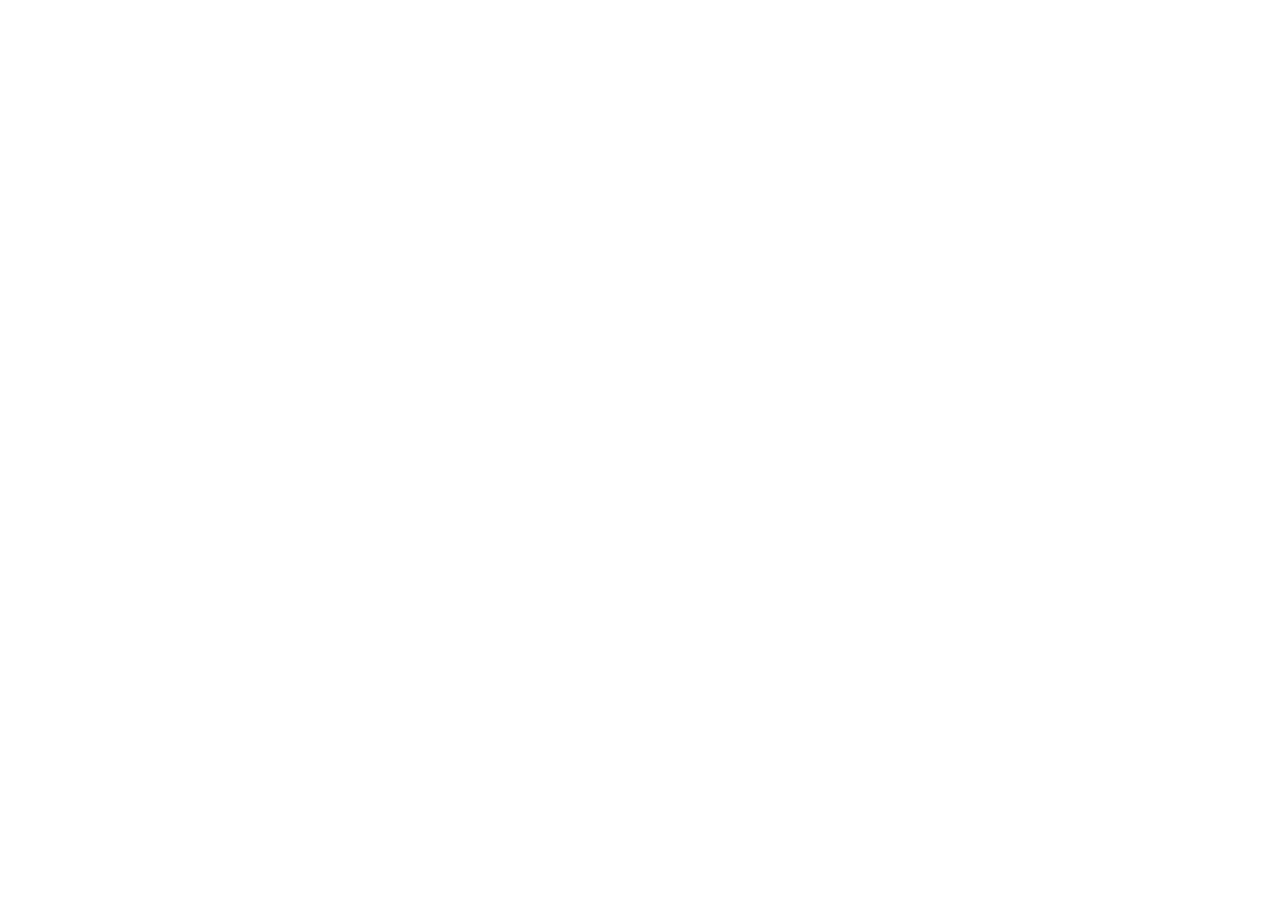
==== commit 580cee4d: "Website pessoal v4" ====
--- a/index.html
+++ b/index.html
@@ -2,76 +2,15 @@
 <html lang="pt-BR">
 <head>
 <meta charset="utf-8">
-<meta name="viewport" content="width=device-width, initial-scale=1">
-<!-- Privacidade: a página não faz nenhuma conexão com outros servidores (fontes locais, sem analytics, sem formulários). -->
-<meta http-equiv="Content-Security-Policy" content="default-src 'none'; style-src 'self'; script-src 'self'; font-src 'self'; img-src 'self' data:; base-uri 'none'; form-action 'none'">
+<meta http-equiv="Content-Security-Policy" content="default-src 'none'; script-src 'self'; style-src 'none'; img-src 'self'; base-uri 'none'; form-action 'none'">
 <meta name="referrer" content="no-referrer">
-<title>Pedro Vasconcelos · Psicólogo</title>
-<meta name="description" content="Pedro Henrique Gomes Pinheiro Vasconcelos, psicólogo (CRP 11/24900). Psicoterapia individual online para adultos em Terapia Cognitivo-Comportamental.">
-<link rel="stylesheet" href="site.css">
+<meta name="robots" content="noindex">
+<title>Pedro Vasconcelos · Psicólogo: novo endereço</title>
+<link rel="canonical" href="https://psipedrohenrique.github.io/">
+<script src="/redir.js"></script>
+<meta http-equiv="refresh" content="0; url=https://psipedrohenrique.github.io/">
 </head>
-<body data-page="inicio">
-
-<header class="top">
-  <div class="wrap">
-    <a class="brand" href="./">
-      <strong>Pedro Vasconcelos</strong>
-      <span>Psicólogo · CRP 11/24900</span>
-    </a>
-    <nav class="nav" aria-label="Páginas">
-      <a href="sobre.html">Sobre</a>
-      <a href="atendimento.html">Atendimento</a>
-      <a href="escalas.html">Escalas</a>
-      <a href="publicacoes.html">Publicações</a>
-      <a href="contato.html">Contato</a>
-      <a class="nav-cta" href="contato.html#agendar">Agendar</a>
-    </nav>
-  </div>
-</header>
-
-<main>
-<div class="intro">
-  <div class="wrap">
-    <div>
-      <h1>Psicoterapia individual online para adultos</h1>
-      <p class="lead">Atendimento em Terapia Cognitivo-Comportamental (TCC), por videochamada, dentro da prática baseada em evidências, com acompanhamento do progresso por meio de escalas validadas.</p>
-      <div class="cta">
-        <a class="btn js-agendar" href="https://wa.me/message/LZQEE3Y7M5ZQI1" target="_blank" rel="noopener noreferrer">Agendar primeira sessão</a>
-        <a class="btn ghost" href="https://wa.me/message/LZQEE3Y7M5ZQI1" target="_blank" rel="noopener noreferrer">Tirar dúvidas pelo WhatsApp</a>
-      </div>
-      <p class="cta-note">Já está em atendimento? <a href="escalas.html">Responda a escala combinada em sessão</a>.</p>
-    </div>
-    <dl class="facts">
-      <div><dt>Psicólogo</dt><dd>Pedro Henrique Gomes Pinheiro Vasconcelos</dd></div>
-      <div><dt>Registro</dt><dd>CRP 11/24900 (Ceará)</dd></div>
-      <div><dt>Abordagem</dt><dd>Terapia Cognitivo-Comportamental</dd></div>
-      <div><dt>Modalidade</dt><dd>Online, pelo Google Meet, no Brasil e no exterior</dd></div>
-    </dl>
-  </div>
-</div>
-
-<section aria-label="Páginas do site">
-  <div class="wrap">
-    <div class="shortcuts">
-      <a class="shortcut" href="sobre.html"><span class="t">Sobre</span><span class="d">Formação e como a prática baseada em evidências orienta as decisões do tratamento.</span><span class="go">Ler →</span></a>
-      <a class="shortcut" href="atendimento.html"><span class="t">Como funciona o atendimento</span><span class="d">Sessões, sigilo e seus limites, prontuário, privacidade online e o que fazer em crise.</span><span class="go">Ler →</span></a>
-      <a class="shortcut" href="escalas.html"><span class="t">Escalas de acompanhamento</span><span class="d">Para quem já está em atendimento: responda a escala combinada em sessão.</span><span class="go">Ver escalas →</span></a>
-      <a class="shortcut" href="publicacoes.html"><span class="t">Publicações</span><span class="d">Artigo publicado e trabalhos em coautoria.</span><span class="go">Ver publicações →</span></a>
-    </div>
-  </div>
-</section>
-</main>
-
-<footer>
-  <div class="wrap">
-    <p class="crisis"><strong>Precisa de ajuda agora?</strong> Ligue 188 (CVV, 24 horas, gratuito) ou 192 (SAMU), ou procure o pronto-socorro mais próximo. Fora do Brasil, ligue para o número de emergência do país onde você está.</p>
-    <p>Pedro Henrique Gomes Pinheiro Vasconcelos · Psicólogo · CRP 11/24900</p>
-    <p>As escalas deste site são instrumentos de rastreio de uso livre e não substituem avaliação profissional.</p>
-    <p>PHQ-9 e GAD-7: desenvolvidos pelos Drs. Robert L. Spitzer, Janet B.W. Williams, Kurt Kroenke e colegas, com um subsídio educacional da Pfizer Inc. WHO-5: © Organização Mundial da Saúde, 2024, licença CC BY-NC-SA 3.0 IGO; esta tradução não foi criada pela OMS, e a OMS não endossa este serviço. Fontes IBM Plex: licença SIL Open Font License 1.1.</p>
-    <p><a href="contato.html#privacidade">Privacidade</a></p>
-  </div>
-</footer>
-
-<script src="site.js"></script>
+<body>
+<p>O site mudou de endereço: <a href="https://psipedrohenrique.github.io/">https://psipedrohenrique.github.io/</a></p>
 </body>
 </html>
